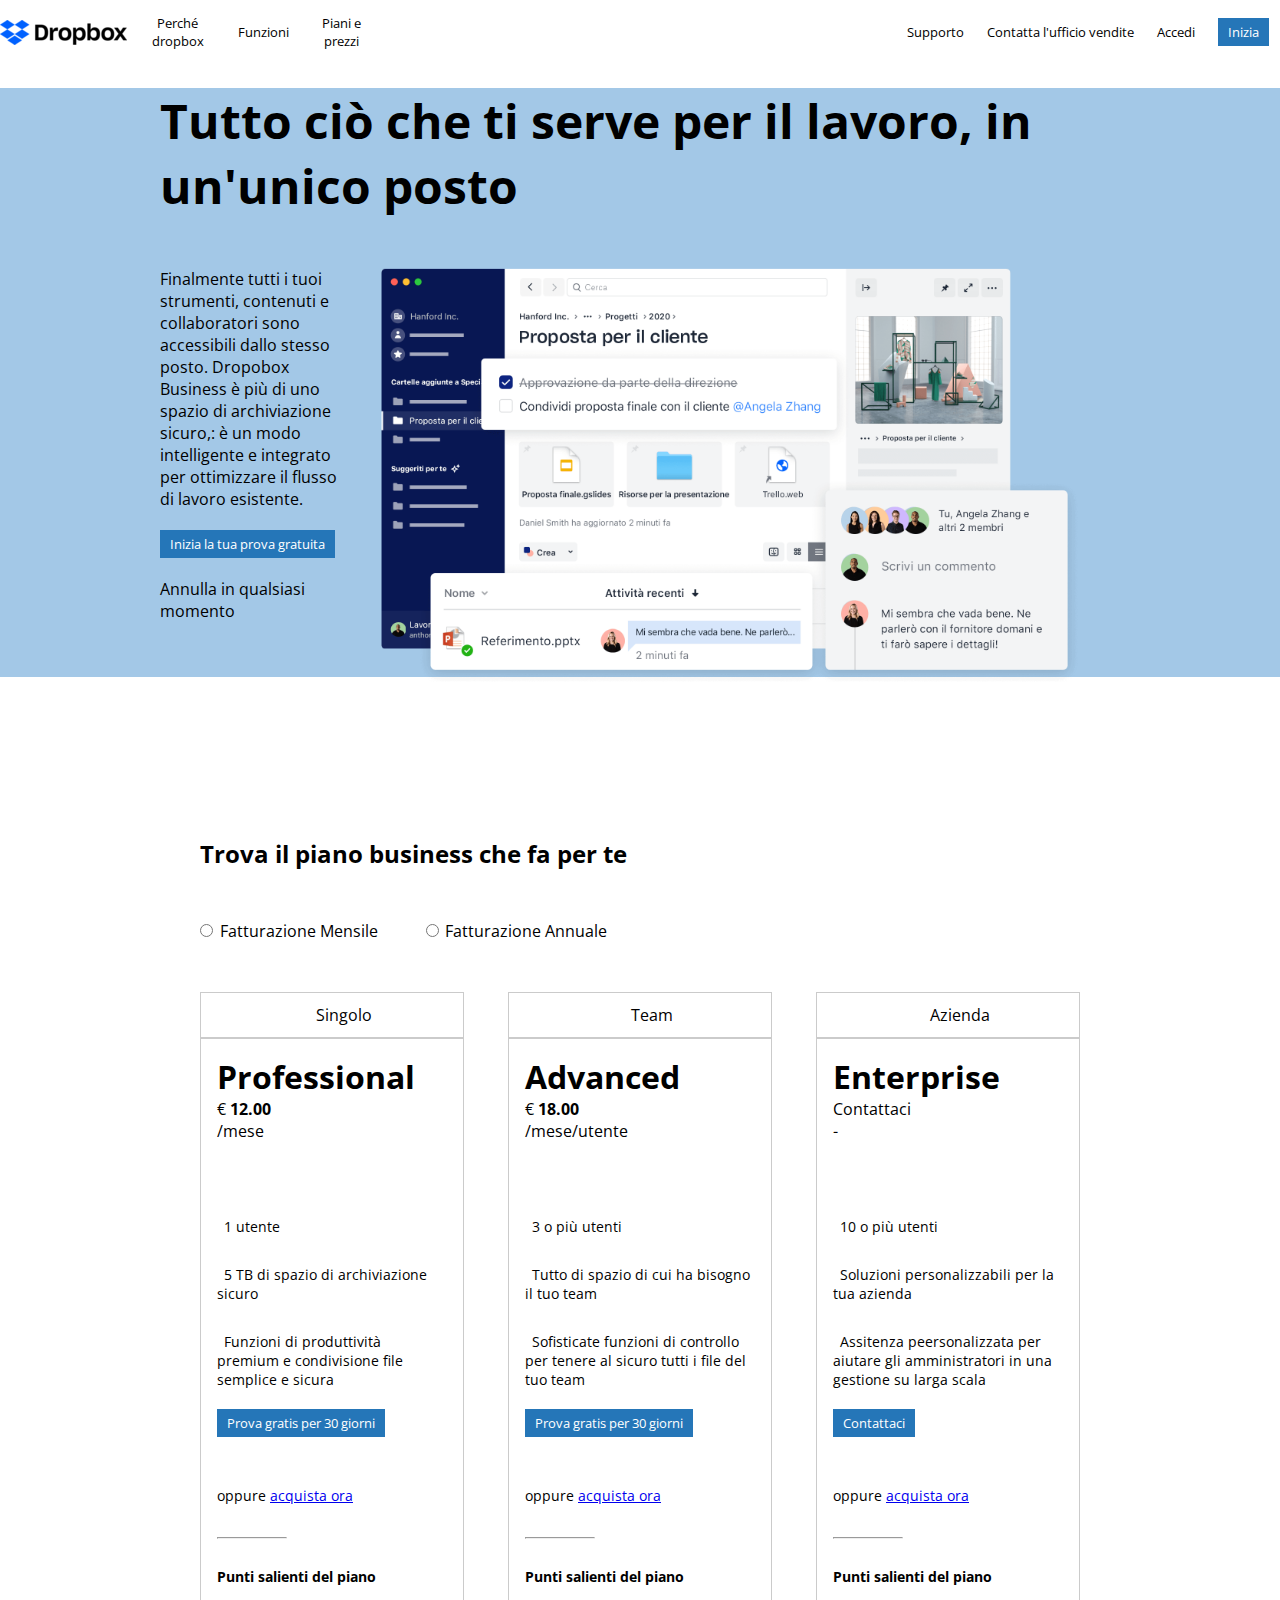
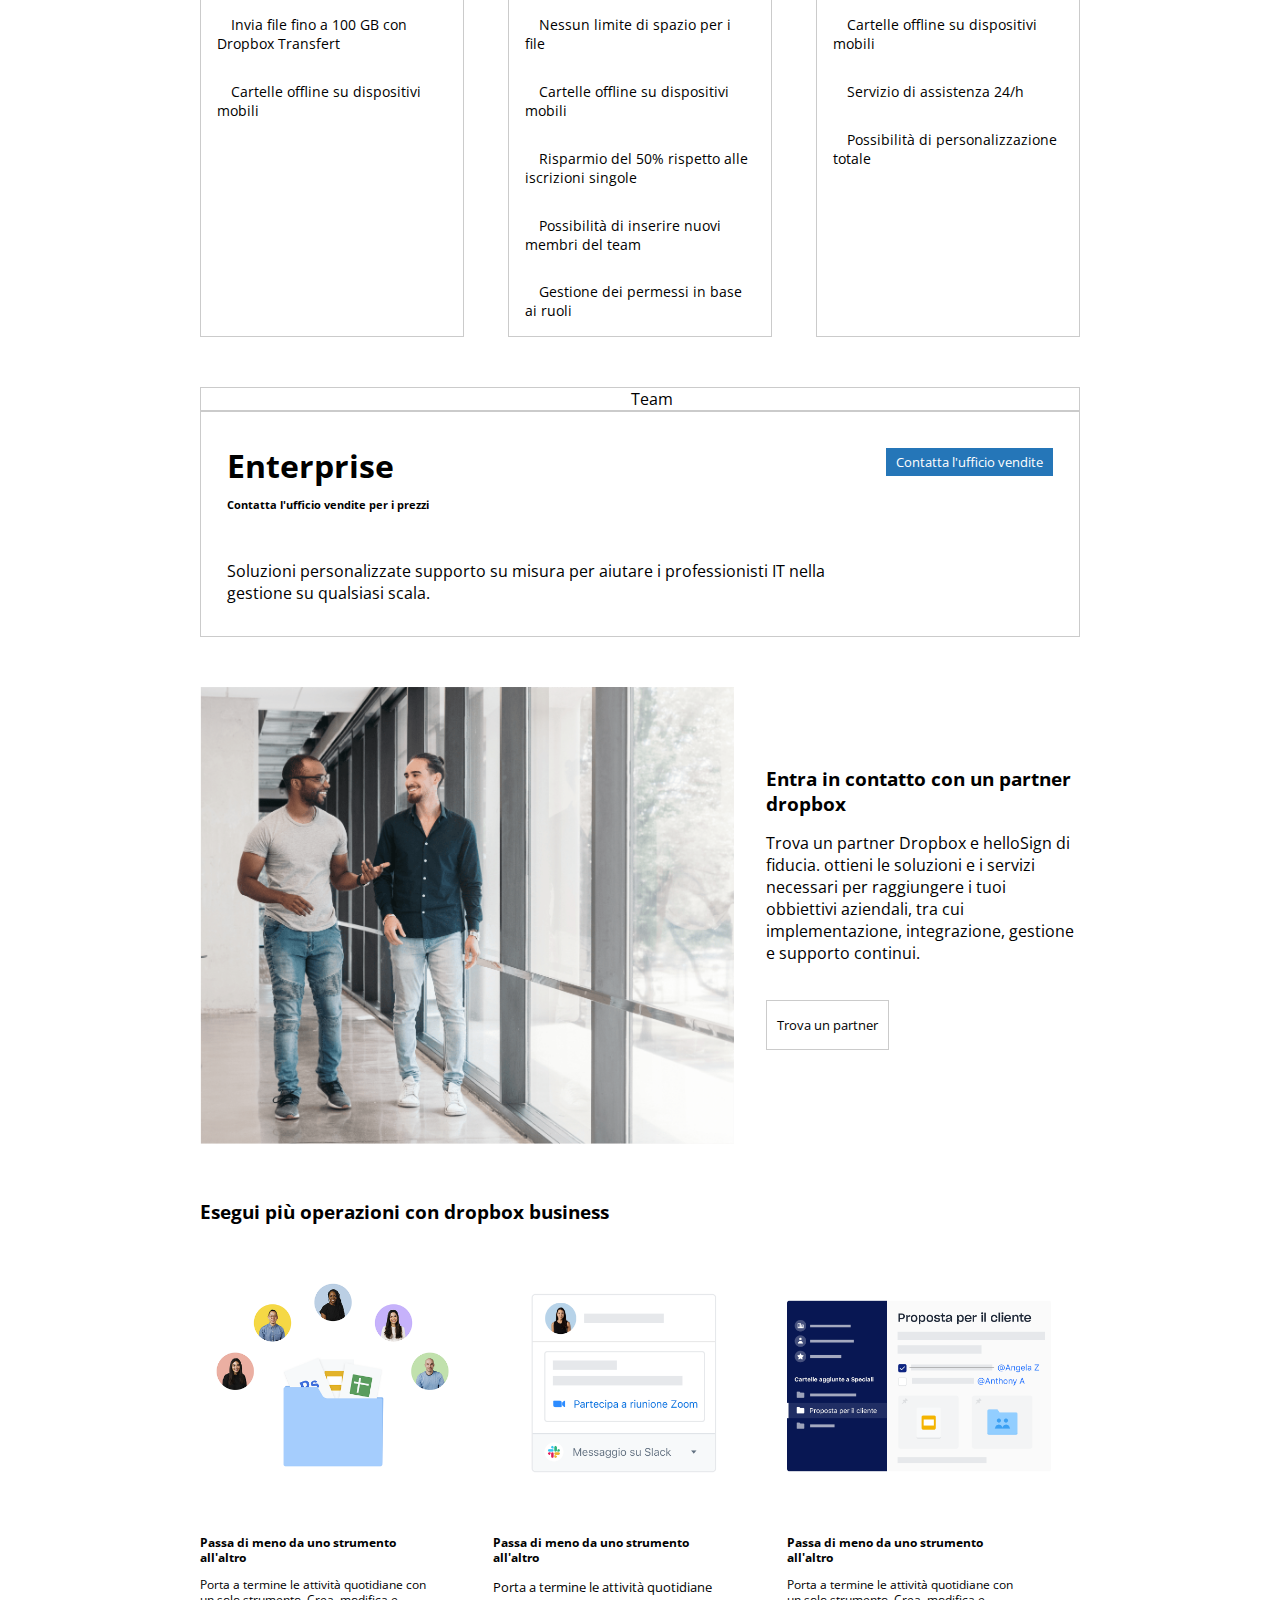
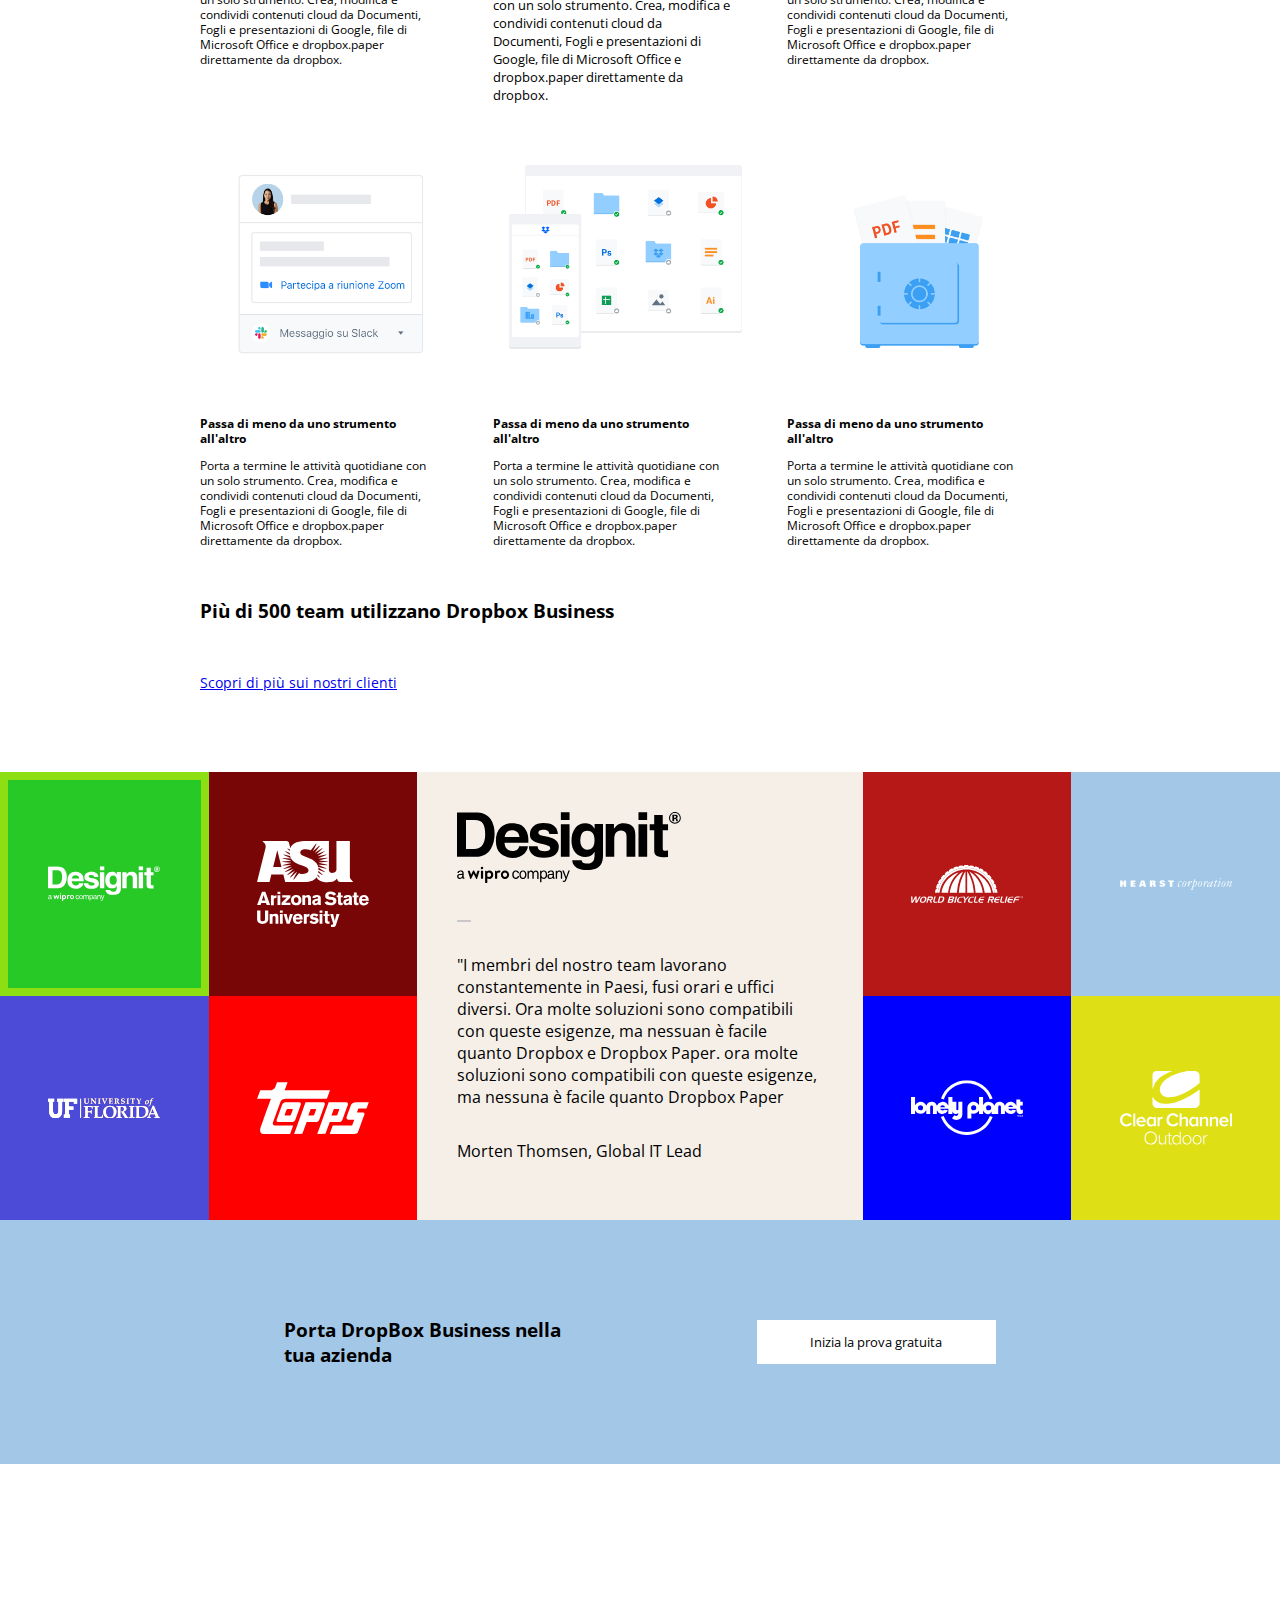
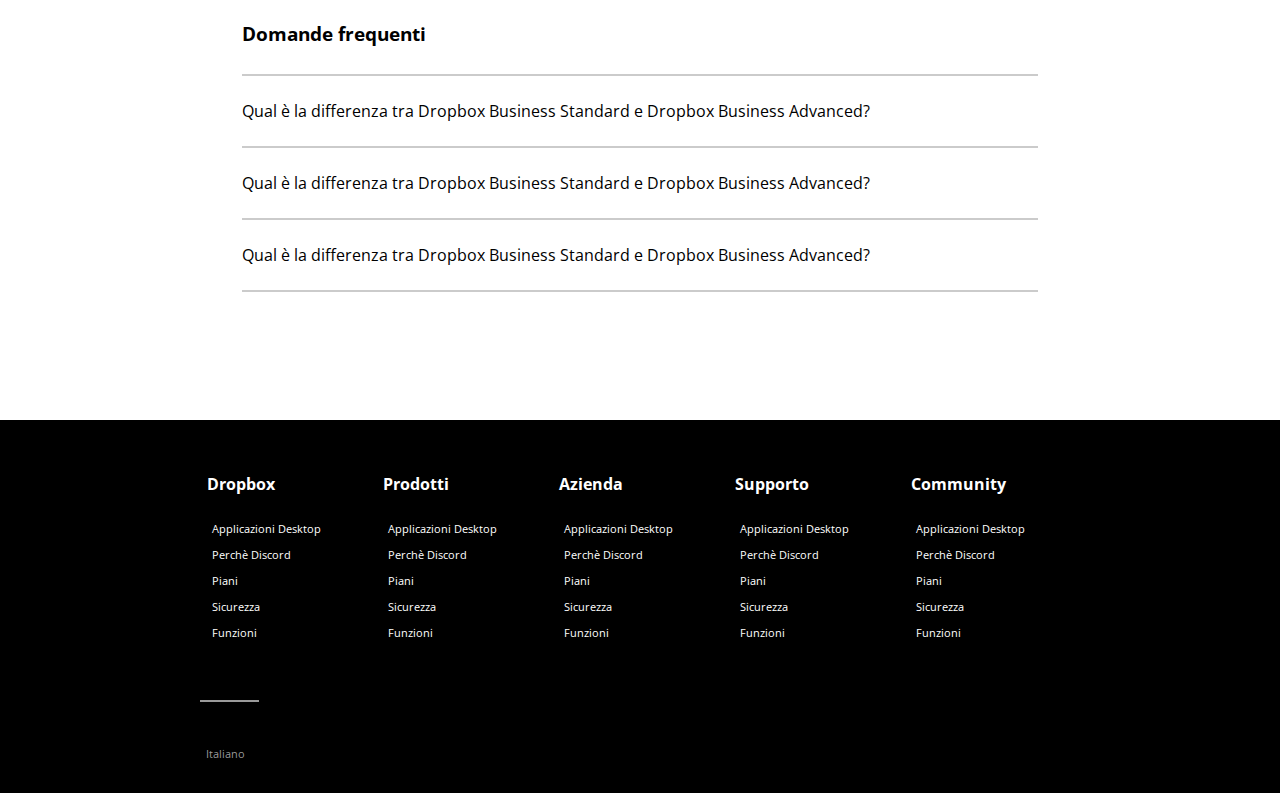
==== index.html @ b4ba5183 "Aggiunta commenti, cambio ordine css" ====
<!DOCTYPE html>
<html lang="en">
    <head>
        <meta charset="UTF-8">
        <meta http-equiv="X-UA-Compatible" content="IE=edge">
        <meta name="viewport" content="width=device-width, initial-scale=1.0">
        <link rel="stylesheet" href="./css/style.css">
        <link rel="preconnect" href="https://fonts.googleapis.com">
        <link rel="preconnect" href="https://fonts.gstatic.com" crossorigin>
        <link rel="stylesheet" href="https://cdnjs.cloudflare.com/ajax/libs/font-awesome/6.2.0/css/all.min.css" integrity="sha512-xh6O/CkQoPOWDdYTDqeRdPCVd1SpvCA9XXcUnZS2FmJNp1coAFzvtCN9BmamE+4aHK8yyUHUSCcJHgXloTyT2A==" crossorigin="anonymous" referrerpolicy="no-referrer" />
        <link href="https://fonts.googleapis.com/css2?family=Noto+Nastaliq+Urdu&family=Open+Sans&display=swap" rel="stylesheet">
        <title>Esercizio Dropbox</title>
    </head>
        <body>

            <!-- Header -->

            <header>
                <div class="header-container">
                    <div class="row-header">
                        <div class="col-30 flex flex-header">
                            <img src="./img/logo-small.png" alt="logo">
                            <button class="button-reset">Perché dropbox</button>
                            <button class="button-reset">Funzioni</button>
                            <button class="button-reset">Piani e prezzi</button>
                        </div>
                        <div class="col-30 flex flex-header">
                            <button class="button-reset">Supporto</button>
                            <button class="button-reset">Contatta l'ufficio vendite</button>
                            <button class="button-reset">Accedi</button>
                            <button class="button-reset button-blue">Inizia</button>
                        </div>
                    </div>
                </div>
            </header> 

            <!-- Main -->

            <main>
                
                <!-- Prima sezione -->
                <section class="section-jumbo">
                    <div class="first-jumbo-container">
                        <div class="row">
                                <div class="title-col ">
                                    <div class="big-title">Tutto ciò che ti serve per il lavoro, in un'unico posto</div>
                                </div>
                        <div class="first-jumbo-row flex margin-top-50">
                                <div class="p-col-12em ">
                                    <p class="">Finalmente tutti i tuoi strumenti, contenuti e collaboratori sono accessibili dallo stesso posto. Dropobox Business è più di uno spazio di archiviazione sicuro,: è un modo intelligente e integrato per ottimizzare il flusso di lavoro esistente.</p>
                                    <button class="button-reset button-blue margin-top-bottom-20">Inizia la tua prova gratuita</button>
                                    <p>Annulla in qualsiasi momento</p>
                                    <i class="margin-top-50 fa-solid fa-arrow-down"></i>
                                </div>
                                <div class="img-col">
                                    <img class="jumbo" src="./img/jumbo.png" alt="Jumbo">
                                </div>
                        </div>
                        </div>
                    </div>
                </section>


                <!-- Sezione offerte-->
                <section class="margin-top-50 section">
                    <div class="first-business-container">
                        <div class="row">
                            <div class="business-col">
                                <h2>Trova il piano business che fa per te</h2>
                            </div>
                        </div>
                            <div class="business-col flex">
                                <div class="margin-right-3em"><input class="margin-right-05em" type="radio" name="fatturazione">Fatturazione Mensile</div> 
                                <div><input class="margin-right-05em" type="radio" name="fatturazione">Fatturazione Annuale</div>
                            </div>
                        </div>
                    </section>
                    <section>
                            <!-- Sezione offerte piani tariffari-->
                        <div class="business-col promotion-row flex">
                            <div class="promotion-col flex">
                                <span><i class="padding-right-1em fa-solid fa-user-large"></i>Singolo</span>
                            </div>
                            <div class="promotion-col flex">
                                <span><i class="padding-right-1em fa-solid fa-users"></i>Team</span>
                            </div>                            
                            <div class="promotion-col flex">
                                <span><i class="padding-right-1em fa-solid fa-building"></i>Azienda</span>
                            </div>
                        </div>
                        
                        <div class="business-offer-row promotion-row flex">
                            <div class="offer-col">
                                <div class="margin-1em">
                                    <h3 class="title-promotion">Professional</h3>
                                    <span>&euro; <strong>12.00</strong></span>
                                    <div>/mese</div>
                                    <div class="margin-top-30 padding-top-1em">
                                        <div><i class="fa-solid fa-user-large"></i> 1 utente</div>
                                        <div><i class="fa-solid fa-folder"></i>5 TB di spazio di archiviazione sicuro</div>
                                        <div><i class="fa-solid fa-share-nodes"></i>Funzioni di produttività premium e condivisione file semplice e sicura</div>
                                        <button class="button-reset button-blue margin-top-bottom-20">Prova gratis per 30 giorni</button>
                                        <div >oppure <a href="#">acquista ora</a></div>
                                        <hr class="margin-right-10em margin-top-2em">
                                        <h4>Punti salienti del piano</h4>
                                        <div><i class="fa-solid fa-check blue-check"></i>Invia file fino a 100 GB con Dropbox Transfert</div>
                                        <div><i class="fa-solid fa-check blue-check"></i> Cartelle offline su dispositivi mobili</div>
                                    </div>
                                </div>
                            </div>

                            <div class="offer-col">
                                <div class="margin-1em">
                                    <h3 class="title-promotion">Advanced</h3>
                                    <span>&euro; <strong>18.00</strong></span>
                                    <div>/mese/utente</div>
                                    <div class="margin-top-30 padding-top-1em">
                                        <div><i class="fa-solid fa-users"></i>3 o più utenti</div>
                                        <div ><i class="fa-solid fa-folder"></i>Tutto di spazio di cui ha bisogno il tuo team</div>
                                        <div ><i class="fa-solid fa-share-nodes"></i>Sofisticate funzioni di controllo per tenere al sicuro tutti i file del tuo team</div>
                                        <button class="button-reset button-blue margin-top-bottom-20">Prova gratis per 30 giorni</button>
                                        <div>oppure <a href="#">acquista ora</a></div>
                                        <hr class="margin-right-10em margin-top-2em">
                                        <h4>Punti salienti del piano</h4>
                                        <div><i class="fa-solid fa-check blue-check"></i>Nessun limite di spazio per i file</div>
                                        <div><i class="fa-solid fa-check blue-check"></i>Cartelle offline su dispositivi mobili</div>
                                        <div><i class="fa-solid fa-check blue-check"></i>Risparmio del 50% rispetto alle iscrizioni singole</div>
                                        <div><i class="fa-solid fa-check blue-check"></i>Possibilità di inserire nuovi membri del team</div>
                                        <div><i class="fa-solid fa-check blue-check"></i>Gestione dei permessi in base ai ruoli</div>
                                    </div>
                                </div>
                            </div>

                            <div class="offer-col">
                                <div class="margin-1em">
                                    <h3 class="title-promotion">Enterprise</h3>
                                    <span>Contattaci</span>
                                    <div>-</div>
                                    <div class="margin-top-30 padding-top-1em">
                                        <div><i class="fa-solid fa-user-large"></i> 10 o più utenti</div>
                                        <div><i class="fa-solid fa-folder"></i>Soluzioni personalizzabili per la tua azienda</div>
                                        <div><i class="fa-solid fa-share-nodes"></i>Assitenza peersonalizzata per aiutare gli amministratori in una gestione su larga scala</div>
                                        <button class="button-reset button-blue margin-top-bottom-20">Contattaci</button>
                                        <div>oppure <a href="#">acquista ora</a></div>
                                        <hr class="margin-right-10em margin-top-2em">
                                        <h4>Punti salienti del piano</h4>
                                        <div><i class="fa-solid fa-check blue-check"></i>Cartelle offline su dispositivi mobili</div>
                                        <div><i class="fa-solid fa-check blue-check"></i>Servizio di assistenza 24/h</div>
                                        <div><i class="fa-solid fa-check blue-check"></i>Possibilità di personalizzazione totale</div>
                                    </div>
                                </div>
                            </div>
                        </div>
                </section>

                <!-- Team -->
                
                <section class="team-height">
                    <div class="flex flex-center margin-top-50">
                        <div class="private-row">
                            <div class="private-col flex ">
                                <div><i class="padding-right-1em fa-solid fa-building"></i>Team</div>
                            </div>
                            <div class="private-col flex justify-content">
                                <div class="enterprise-width">
                                    <h3 class="title-promotion">Enterprise</h3>
                                    <h6>Contatta l'ufficio vendite per i prezzi</h6>
                                    <p class="margin-top-2em">Soluzioni personalizzate supporto su misura per aiutare i professionisti IT nella gestione su qualsiasi scala.</p>
                                </div>
                                <div class="padding-top-1em">
                                    <button class="button-reset button-blue margin-top-bottom-20">Contatta l'ufficio vendite</button>
                                </div>
                            </div>
                        </div>
                    </div>
                </section>

                <!--  Sezione partner dropbox -->
                
                <section class="height">
                    <div class="flex flex-center margin-top-50">
                        <div class="partner-container">
                            <div class="partner-row flex">
                                <div class="partner-col-img">
                                    <img class="partner-img" src="./img/partner.png" alt="">
                                </div>
                                <div class="img-text-col flex">
                                    <h3>Entra in contatto con un partner dropbox</h3>
                                    <p>Trova un partner Dropbox e helloSign di fiducia. ottieni le soluzioni e i servizi necessari per raggiungere i tuoi obbiettivi aziendali, tra cui implementazione, integrazione, gestione e supporto continui.</p>
                                    <div><button class="button-reset button-white margin-top-bottom-20">Trova un partner</button></div>
                                </div>
                            </div>
                        </div>
                    </div>
                </section>

          <!--  Sezione operazioni dropbox business  -->

                <section>
                    <div class="operation-container flex margin-top-50 ">
                        <div class="operation-row ">
                            <h3 class="-big">Esegui più operazioni con dropbox business</h3>
                            
                            <div class="flex flex-row padding-top-1em">
                                <div class="col-33 padding-right">
                                    <img class="partner-img" src="./img/business-feature-switching-tools.png" alt="">
                                    <div class="description-img">
                                        <h4>Passa di meno da uno strumento all'altro</h4>
                                        <p class="font-size-09">Porta a termine le attività quotidiane con un solo strumento. Crea, modifica e condividi contenuti cloud da Documenti, Fogli e presentazioni di Google, file di Microsoft Office e dropbox.paper direttamente da dropbox.</p>
                                    </div>
                                </div>
                                
                                <div class="col-33 padding-right">
                                    <img class="partner-img" src="./img/business-feature-integrations-it.png" alt="">
                                    <div class="description-img">
                                        <h4>Passa di meno da uno strumento all'altro</h4>
                                        <p class="">Porta a termine le attività quotidiane con un solo strumento. Crea, modifica e condividi contenuti cloud da Documenti, Fogli e presentazioni di Google, file di Microsoft Office e dropbox.paper direttamente da dropbox.</p>
                                    </div>
                                </div>
                                
                                <div class="col-33 padding-right">
                                    <img class="partner-img" src="./img/business-feature-coordinate-it.png" alt="">
                                    <div class="description-img">
                                        <h4>Passa di meno da uno strumento all'altro</h4>
                                        <p class="font-size-09">Porta a termine le attività quotidiane con un solo strumento. Crea, modifica e condividi contenuti cloud da Documenti, Fogli e presentazioni di Google, file di Microsoft Office e dropbox.paper direttamente da dropbox.</p>
                                    </div>
                                </div>
                            </div>

                            <div class="flex flex-row padding-top-1em">
                                <div class="col-33 padding-right">
                                    <img class="partner-img" src="./img/business-feature-integrations-it.png" alt="">
                                    <div class="description-img">
                                            <h4>Passa di meno da uno strumento all'altro</h4>
                                            <p class="font-size-09">Porta a termine le attività quotidiane con un solo strumento. Crea, modifica e condividi contenuti cloud da Documenti, Fogli e presentazioni di Google, file di Microsoft Office e dropbox.paper direttamente da dropbox.</p>
                                    </div>
                                </div>                     
                                <div class="col-33 padding-right">
                                    <img class="partner-img" src="./img/business-feature-multi-device.png" alt="">
                                    <div class="description-img">
                                        <h4>Passa di meno da uno strumento all'altro</h4>
                                        <p class="font-size-09">Porta a termine le attività quotidiane con un solo strumento. Crea, modifica e condividi contenuti cloud da Documenti, Fogli e presentazioni di Google, file di Microsoft Office e dropbox.paper direttamente da dropbox.</p>
                                    </div>
                                </div>                             
                                <div class="col-33 padding-right">
                                    <img class="partner-img" src="./img/business-feature-security.png" alt="">
                                    <div class="description-img">
                                        <h4>Passa di meno da uno strumento all'altro</h4>
                                        <p class="font-size-09">Porta a termine le attività quotidiane con un solo strumento. Crea, modifica e condividi contenuti cloud da Documenti, Fogli e presentazioni di Google, file di Microsoft Office e dropbox.paper direttamente da dropbox.</p>
                                    </div>
                                </div>
                            </div>

                            <div class="margin-top-50">
                                <h3>Più di 500 team utilizzano Dropbox Business</h3>
                                <div class="margin-top-50 font-size-09">
                                    <a href="#">Scopri di più sui nostri clienti</a>
                                </div>
                            </div>   
                        </div>
                    </div>
                </section>

                <!--Sezione Loghi -->

                <section>
                    <div class="logos-container">
                        <div class="logos-row flex">
                            <div class="logos-col">
                                <div class="logo-row flex">
                                    <div class="logos-col green-background-border">
                                        <img class="logo-filter-position" src="./img/designit.svg" alt="logo-design">
                                    </div>
                                    <div class="logos-col darkerred-background">
                                        <img class="logo-filter-position" src="./img/arizona_state_university.svg" alt="logo-arizona-state-university">
                                    </div>
                                </div>
                                <div class="logo-row flex lightblue-background">
                                    <div class="logos-col">
                                        <img class="logo-filter-position" src="./img/university_of_florida.svg" alt="logo-florida-university">
                                    </div>
                                    <div class="logos-col red-background">
                                        <img class="logo-filter-position" src="./img/topps.svg" alt="topps-logo">
                                    </div>
                                </div>
                            </div>

                            <div class="logo-central-col central-background-color">
                                <img class="logo-central " src="./img/designit.svg" alt="design-logo">
                                <div class="border-bottom padding-top-2em"></div>
                                <p class="padding-top-2em">"I membri del nostro team lavorano constantemente in Paesi, fusi orari e uffici diversi. Ora molte soluzioni sono compatibili con queste esigenze, ma nessuan è facile quanto Dropbox e Dropbox Paper. ora molte soluzioni sono compatibili con queste esigenze, ma nessuna è facile quanto Dropbox Paper</p>
                                <div class="padding-top-2em">Morten Thomsen, Global IT Lead</div>
                            </div>

                            <div class="logos-col">
                                <div class="logo-row flex">
                                    <div class="logos-col darkred-background">
                                         <img class="logo-filter-position" src="./img/world_bicycle_relief.svg" alt="world_bicycle_relief-logo">
                                    </div>
                                    <div class="logos-col azul-background">
                                         <img class="logo-filter-position" src="./img/hearst_corp.svg" alt="hearst_corp-logo">
                                    </div>
                                </div>
                                <div class="logo-row flex">
                                    <div class="logos-col blue-background">
                                         <img class="logo-filter-position" src="./img/lonely_planet.svg" alt="lonely_planet-logo">
                                    </div>
                                    <div class="logos-col yellow-background">
                                         <img class="logo-filter-position" src="./img/clear_channel.svg" alt="clear_channel-logo">
                                    </div>
                                </div>
                            </div>
                        </div>
                    </div>

                </section>

                <!--  dropbox business section  -->

                <section>
                    <div class="dropboxbusiness-container flex">
                        <div class="dropboxbusiness-row">
                            <div class="dropboxbusiness-col flex">
                                <div class="dropboxbusiness-col-title"><h3>Porta DropBox Business nella tua azienda</h3></div>
                                <div><button class="button-reset second-button-white margin-top-bottom-20">Inizia la prova gratuita</button></div>
                            </div>
                        </div>
                    </div>
                </section>

                <!-- Domande frequenti -->

                <section>
                    <div class="question-container flex flex-center">
                        <div class="question-row flex ">
                            <div class="question-col">
                                <div><h3 class="padding-vertical-15em">Domande frequenti</h3></div>
                                <div class="border-top-color-gray "></div>
                                <div class="border-top padding-vertical-15em">Qual è la differenza tra Dropbox Business Standard e Dropbox Business Advanced?<i class="fa-solid fa-angle-down padding-left-10"></i></div>
                                <div class="border-top-color-gray"></div>
                                <div class="border-top padding-vertical-15em">Qual è la differenza tra Dropbox Business Standard e Dropbox Business Advanced?<i class="fa-solid fa-angle-down padding-left-10"></i></div>
                                <div class="border-top-color-gray "></div>
                                <div class="border-top padding-vertical-15em">Qual è la differenza tra Dropbox Business Standard e Dropbox Business Advanced?<i class="fa-solid fa-angle-down padding-left-10"></i></div>
                                <div class="border-bottom-color-gray"></div>
                            </div>
                        </div>
                    </div>

                </section>
            </main>











            <!-- Footer -->

            <footer class="border"> 
                <section class="row-footer">
                    <div class="footer-container">

                        
                            <div class="footer-col">
                                <ul class="unordered-list-footer">
                                    <li class="h3-footer">Dropbox</li>
                                    <li class="font-size-07"><a class="link-reset" href="#">Applicazioni Desktop</a></li>
                                    <li class="font-size-07"><a class="link-reset" href="#">Perchè Discord</a></li>
                                    <li class="font-size-07"><a class="link-reset"  href="#">Piani</a></li>
                                    <li class="font-size-07"><a class="link-reset"  href="#">Sicurezza</a></li>
                                    <li class="font-size-07"><a class="link-reset"  href="#">Funzioni</a></li>
                                </ul>
                            </div>
                            <div class="footer-col">
                                <ul class="unordered-list-footer">
                                    <li class="h3-footer">Prodotti</li>
                                    <li class="font-size-07"><a class="link-reset" href="#">Applicazioni Desktop</a></li>
                                    <li class="font-size-07"><a class="link-reset" href="#">Perchè Discord</a></li>
                                    <li class="font-size-07"><a class="link-reset"  href="#">Piani</a></li>
                                    <li class="font-size-07"><a class="link-reset"  href="#">Sicurezza</a></li>
                                    <li class="font-size-07"><a class="link-reset"  href="#">Funzioni</a></li>
                                </ul>
                            </div>
                            <div class="footer-col">
                                <ul class="unordered-list-footer">
                                    <li class="h3-footer">Azienda</li>
                                    <li class="font-size-07"><a class="link-reset" href="#">Applicazioni Desktop</a></li>
                                    <li class="font-size-07"><a class="link-reset" href="#">Perchè Discord</a></li>
                                    <li class="font-size-07"><a class="link-reset"  href="#">Piani</a></li>
                                    <li class="font-size-07"><a class="link-reset"  href="#">Sicurezza</a></li>
                                    <li class="font-size-07"><a class="link-reset"  href="#">Funzioni</a></li>
                                </ul>
                            </div>
                            <div class="footer-col">
                                <ul class="unordered-list-footer">
                                    <li class="h3-footer">Supporto</li>
                                    <li class="font-size-07"><a class="link-reset" href="#">Applicazioni Desktop</a></li>
                                    <li class="font-size-07"><a class="link-reset" href="#">Perchè Discord</a></li>
                                    <li class="font-size-07"><a class="link-reset"  href="#">Piani</a></li>
                                    <li class="font-size-07"><a class="link-reset"  href="#">Sicurezza</a></li>
                                    <li class="font-size-07"><a class="link-reset"  href="#">Funzioni</a></li>
                                </ul>
                            </div>
                            <div class="footer-col">
                                <ul class="unordered-list-footer">
                                    <li class="h3-footer">Community</li>
                                    <li class="font-size-07"><a class="link-reset" href="#">Applicazioni Desktop</a></li>
                                    <li class="font-size-07"><a class="link-reset" href="#">Perchè Discord</a></li>
                                    <li class="font-size-07"><a class="link-reset"  href="#">Piani</a></li>
                                    <li class="font-size-07"><a class="link-reset"  href="#">Sicurezza</a></li>
                                    <li class="font-size-07"><a class="link-reset"  href="#">Funzioni</a></li>
                                </ul>
                            </div>
                    </div>
                </section>

                <section>
                    <div class="footer-container">
                        <div class="bottom-container border-top">
                            <div class="footer-logo-col">
                                <div class="border-top-color-gray font-size-07 padding-top-4em"><i class="fa-solid fa-earth-europe"></i>Italiano<i class="fa-solid fa-angle-up padding-left"></i>
                                </div>
                            </div>
                        </div>
                    </div>
                </section>
            </footer>
        </body>
</html>
---- css/style.css ----
*{
    padding: 0;
    margin: 0;
    box-sizing: border-box;
    font-family: 'Noto Nastaliq Urdu', serif;
    font-family: 'Open Sans', sans-serif;
}

/* Colore testo */
.color-white{
    color: white;
}

/* flex */

.flex{
    display: flex;
}
/* toglie la personalizzazione di default */
.button-reset{
    text-decoration: none;
    border: none;
    background-color: transparent;
    margin: 5px 10px;
}

.link-reset{
    text-decoration: none;
    color: white;
    padding: 5px;
}
/* Bottoni */
.button-blue{
    background-color: rgb(37, 118, 184);
    color: white;
    padding: 5px 10px 5px 10px;
}

.button-white{
    background-color: white;
    padding: 15px 10px 15px 10px;
    color: black;
    border: 1px solid rgba(191, 191, 191, 0.807);
}

/* Margin e Padding */

.margin-top-2em{
    margin-top: 2em;
}

.margin-right-10em{
    margin-right: 10em;
}

.margin-top-bottom-20{
    margin: 20px 0px 20px 0px;
}

.margin-top-30{
    margin-top: 30px;
}

.margin-top-50{
    margin-top: 50px;
}

.margin-1em{
    margin: 1em;
}

.margin-right-3em{
    margin-right: 3em;
}
.margin-right-05em, .fa-solid{
    margin-right: 0.5em;
}



.padding-right-1em{
    padding-right: 1em;
}

.padding-right{
    padding-right: 2em;
}

.padding-left{
    padding-left: 0.8em;
}

.padding-left-10{
    padding-left: 10em;
}

.padding-top-4em{
    padding-top: 4em;
}

.padding-top-2em{
    padding-top: 2em;
}

.padding-top-1em{
    padding-top: 1em;
}

.padding-vertical-15em{
    padding: 1.5em 0em;
}
/* Icone */

.fa-arrow-down{
    font-size: 2.5em;
}

/* Font */

.text-center{
    text-align: center;
}

.font-size-07{
    font-size: 0.7em;
}

.font-size-09{
    font-size: 0.9em;
}

/* Header */

.row-header{
    height: 4em;
    width: 100%;
}

.row-header{
    display: flex;
    justify-content: space-between;
    align-items: center;
}

.col-30{
    width: 30%;
}

.flex-header{
    align-items: center;
    justify-content: space-around;
}

/* Main */

/* Jumbo */

.section-jumbo{
   
    width: 100%;
    background-color: rgb(163, 200, 231);
    margin-bottom: 10em;
}

.title-col{
    width: 60em;
    margin: 0 auto;
}

.big-title{
    margin-top: 0.5em;
    font-weight: bolder;
    font-size: 3em;
}

.first-jumbo-row{
    justify-content: center;
}

.p-col-12em{
    width: 12em;
}

.img-col{
    width: 48em;
    position: relative;
}

.jumbo{
    position: absolute;
    left: 0;
    top:0;
    width: 46em;
}

/* Sezione business e offerte*/

.business-col{
    width: 55em;
    margin: 50px auto 0px auto;
}

.promotion-row{
    justify-content: space-between;
}

.promotion-col{
    border: 1px solid rgba(191, 191, 191, 0.807);
    padding: 0.7em;
    width: 30%;
    justify-content: center;
    align-items: center;
}

.business-offer-row{
    width: 55em;
    margin: 0px auto;
}


.offer-col{
    width: 30%;
    border: 1px solid rgba(191, 191, 191, 0.807);
    justify-content:space-around;
}

.title-promotion{
    font-size: 2em;
    font-weight: bolder;
}
.blue-check{
    color: rgb(64, 64, 239);
}

.blue-check{
    padding-right:0.5em;
}


.padding-top-1em div,h4{
    padding-top: 2em;
    font-size: 0.9em;
}

/* Sezione team */

.private-col{
    border: 1px solid rgba(191, 191, 191, 0.807);
    width: 55em;
    flex-wrap: wrap;
    justify-content: center;
}
.flex-center{
    justify-content: center;
    align-items: center;
}
.justify-content{
    justify-content: space-around;
}

.enterprise-width{
    width: 38em;
    padding-bottom: 2em;
}
.enterprise-width *{
    padding-top: 1em;
}

/* Sezione partner */


.partner-row{
    width: 55em;
}

.img-text-col{
    width: 45em; 
    flex-direction: column;
    flex-wrap: wrap;
    justify-content: center;
    gap: 1em 0em;
    padding-left: 2em;
}

.partner-img{
   width: 100%;
}

/* Sezione operazioni dropbox business */

.operation-container{
    justify-content: center;
}

.operation-row{
    width: 55em;
    margin-bottom: 5em;
}

.col-33{
    width: calc(100% / 3);
}

.partner-img{
    width: 100%;
 }

 .description-img{
    text-align:left;
    width:90%;
 }
 
 .description-img p{
    padding-top: 1em;
 }
 
 .font-size-big{
    font-size: 1.5em;
 }

 
 /* Sezione Loghi */

 .logos-row{
    width: 100%;
    height: 25em;
    padding-bottom: 10em;
 }

 .logos-col{
    height: 14em;
    position: relative;
 }

 .logo-central-col{
    height: 28em;
 }

 .logo-central{
    width: 14em;
 }

 .logos-col{
    width: calc(100% / 2);
 }

.logos-col img{
    width: 7em;
}

.logo-central-col{
    width: calc(100% / 2);
    padding: 2.5em;
}

.logo-filter-position{
    position: absolute;
    top: 50%;
    left: 50%;
    transform: translate(-50%, -50%);
    filter: invert(1);
}

.green-background-border{
    background-color: rgb(39, 201, 39);
    border: 0.5em solid rgb(141, 222, 19);
}

.darkerred-background{
    background-color: rgb(120, 6, 6);
}

.lightblue-background{
    background-color: rgb(75, 75, 216);
}

.red-background{
    background-color: red;
}

.central-background-color{
    background-color: rgba(243, 236, 228, 0.857);
}

.darkred-background{
    background-color: rgb(182, 23, 23);
}

.azul-background{
   background-color: rgb(163, 200, 231);
}

.blue-background{
    background-color: blue;
}

.yellow-background{
    background-color: rgb(223, 223, 21);
}

/* dropbox business section */

.dropboxbusiness-container{
    margin-top: 3em;
    padding: 5em 0em;
    width: 100%;
    background-color: rgb(163, 200, 231);
    justify-content: center;

}

.dropboxbusiness-row{
    width: 70%;
}

.dropboxbusiness-col{
    justify-content: space-around;
    align-items: center;
    
}

.second-button-white{
    background-color: white;
    padding: 1em 4em 1em 4em;
    color: black;
}

.dropboxbusiness-col-title{
    max-width: 18em;
}

/* Sezione domande frequenti */

.question-row{
    margin: 8em;
}

 /* Footer */

 .footer-container{
    display: flex;
    width: 100%;
    background-color: rgb(0, 0, 0);
    justify-content: center;
    align-items: flex-start;
    padding-top: 3em;
}


.h3-footer{
    padding-top: 5px;
    margin-bottom: 10px;
    font-weight: bold;
    color: rgba(255, 255, 255);
}

.footer-col{
    width: calc(55em / 5);
}

li{
    padding-bottom: 1em;
}

.unordered-list-footer{
    list-style-type: none;
    padding-left: 7px;
    color: white;
    height: 100%;
}

.bottom-container{
    display: flex;
    width: 55em;
    margin-bottom: 2em;
}

.border-top-color-gray{
    border-top: 2px solid;
    color:  rgba(191, 191, 191, 0.807);
}

.border-bottom-color-gray{
    border-bottom: 2px solid;
    color:  rgba(191, 191, 191, 0.807);
}

.border-bottom{
    margin-right: 22em;
    border-bottom: 2px solid;
    color:  rgba(191, 191, 191, 0.807);
}
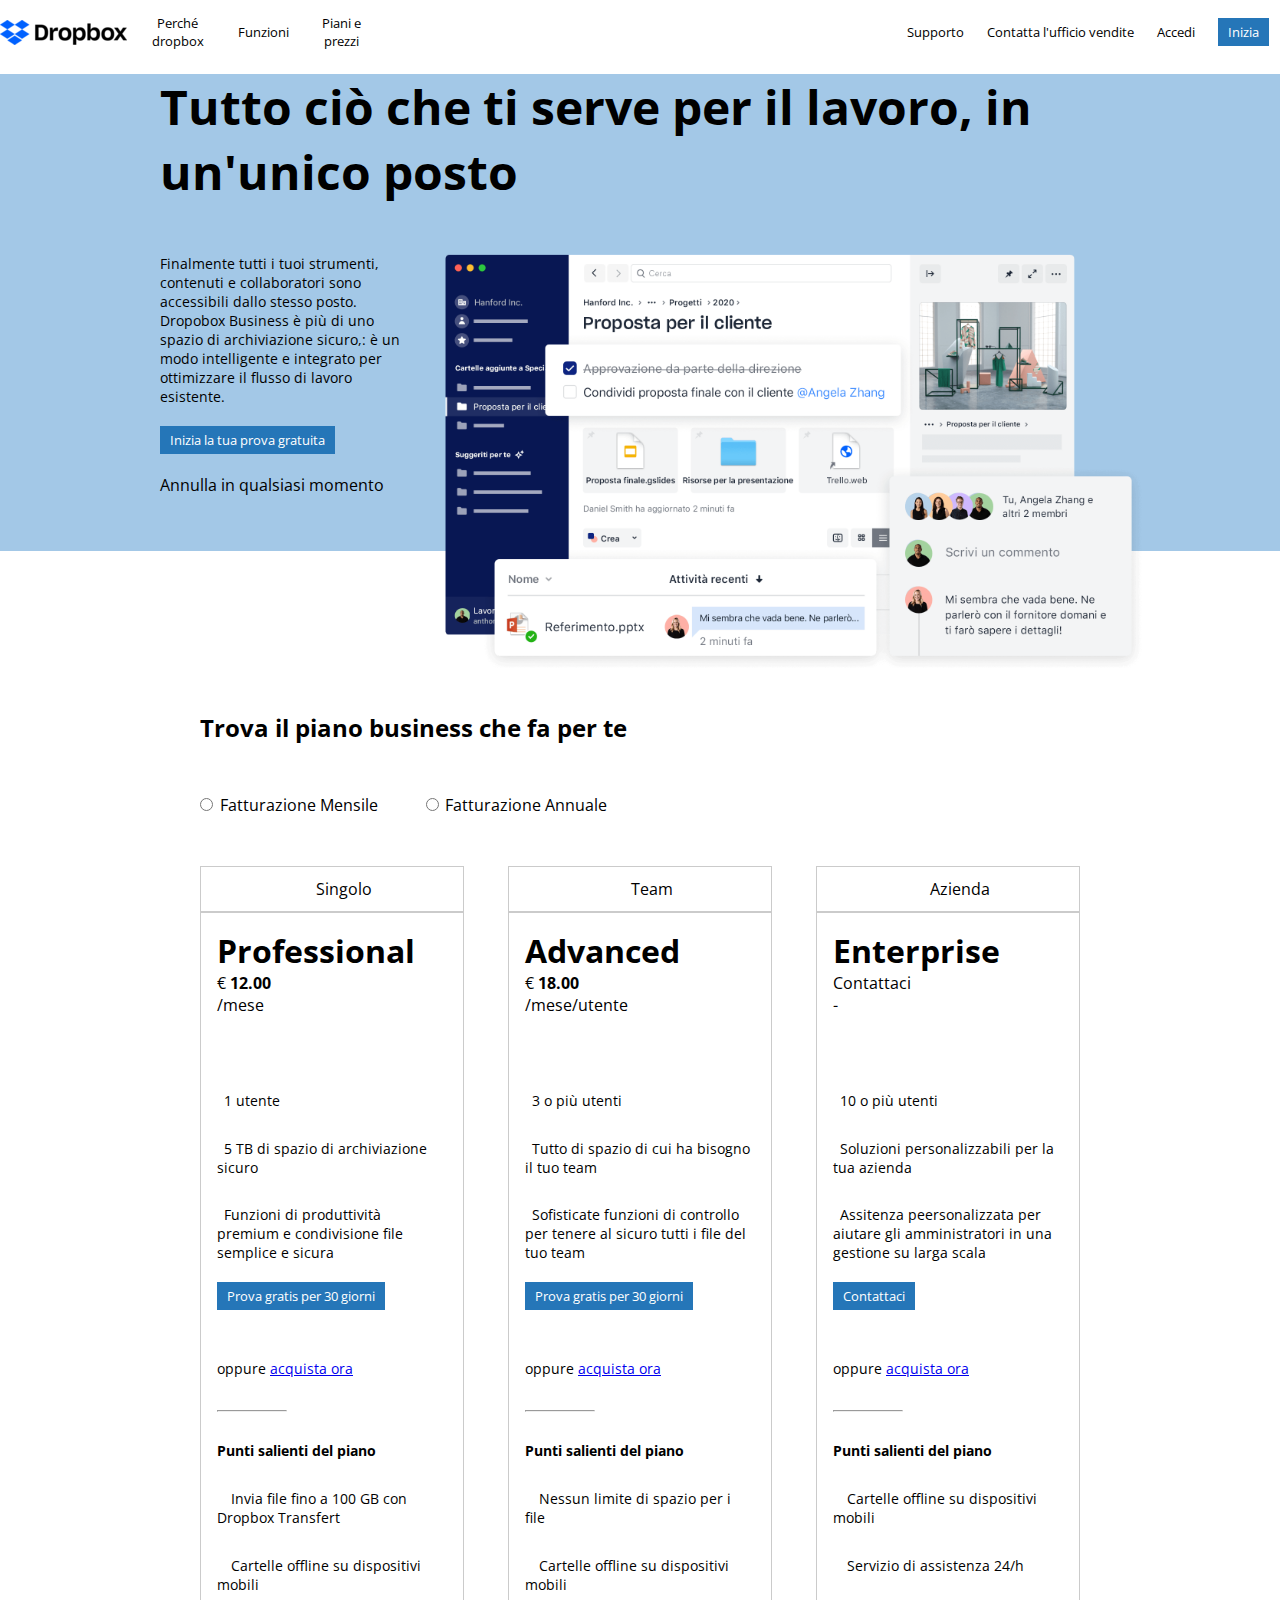
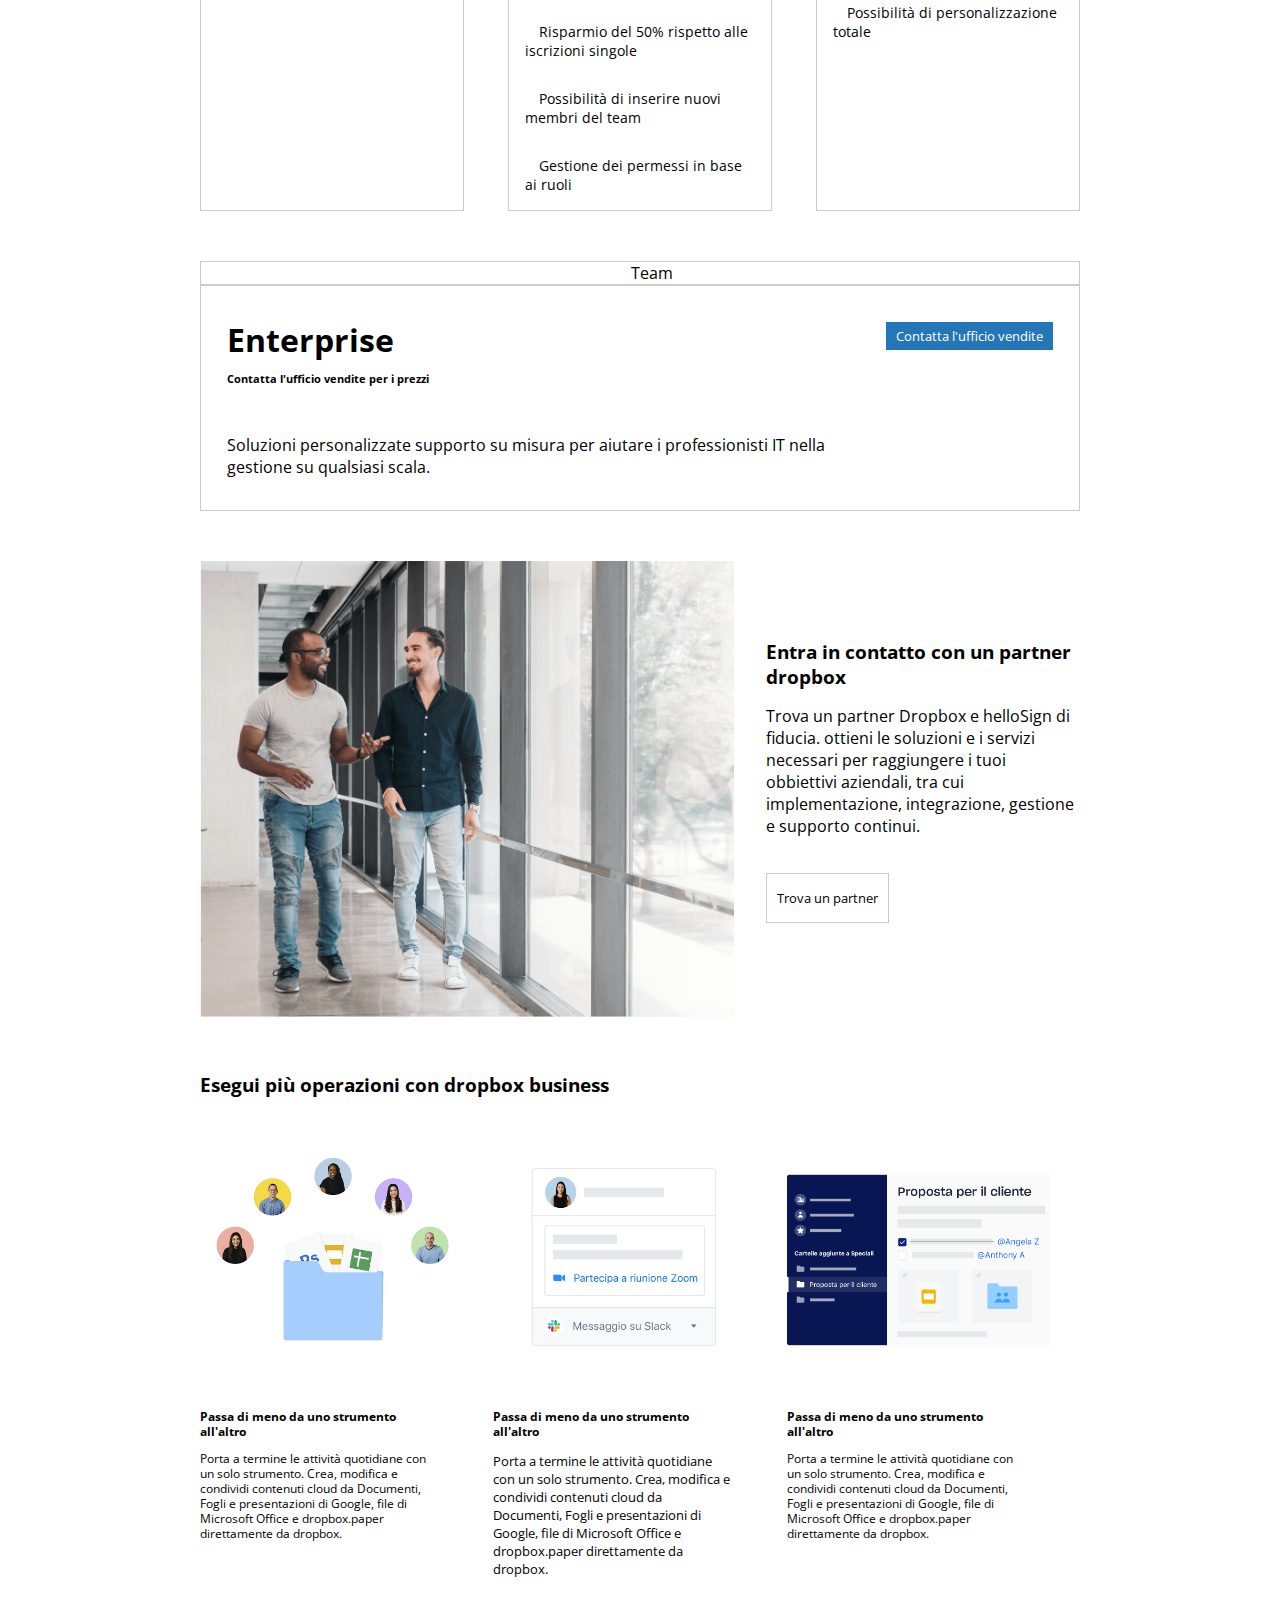
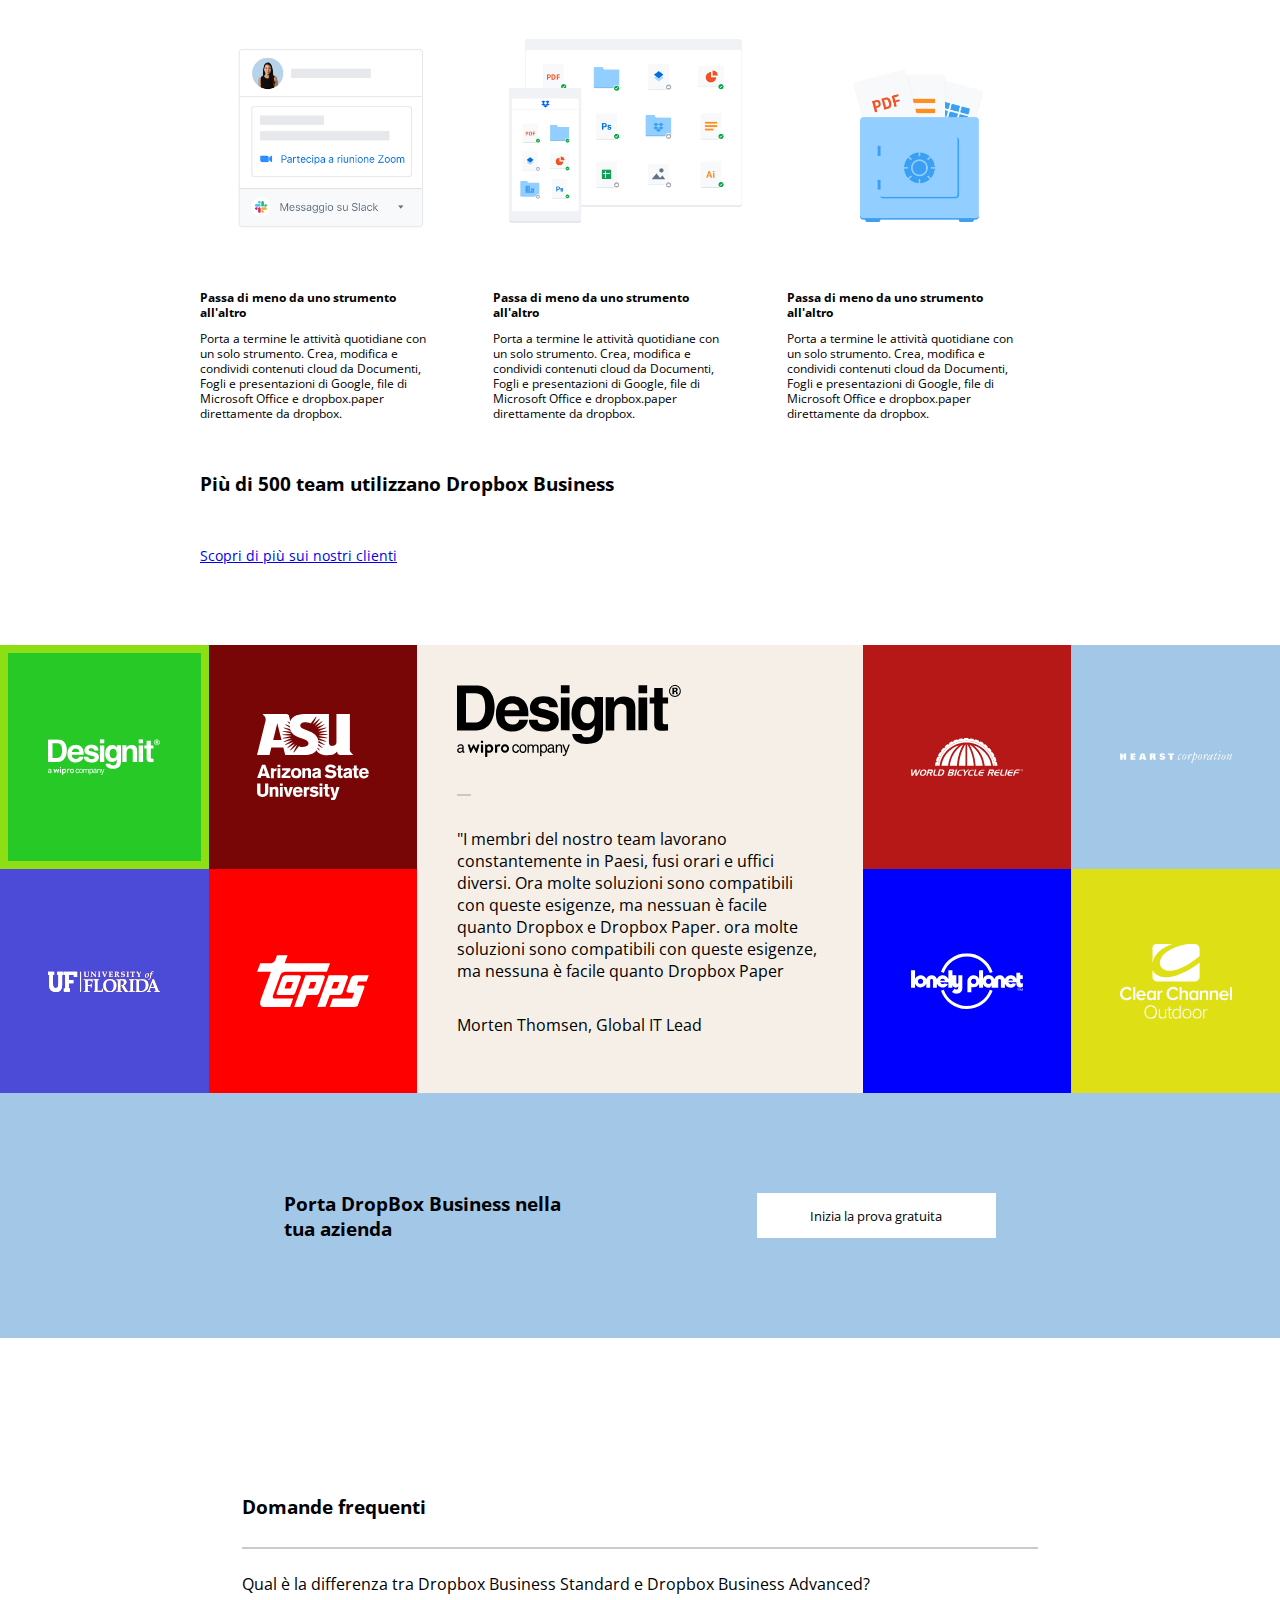
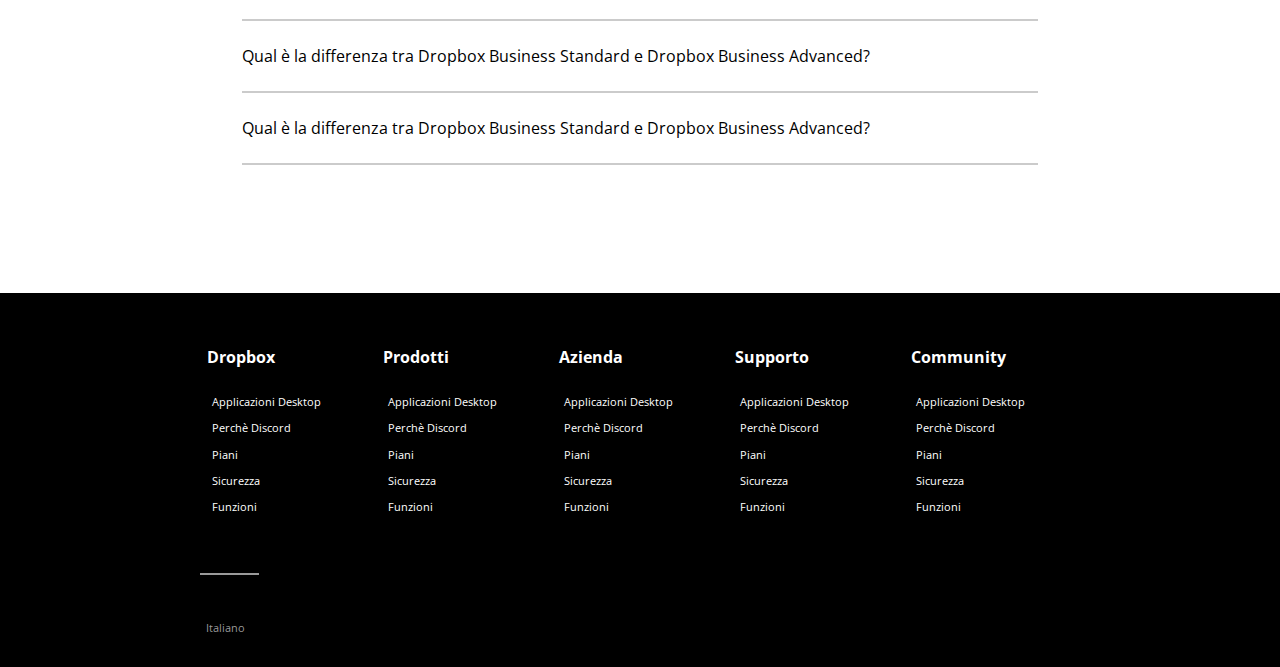
==== commit b51d5442: "Jumbo corretto." ====
--- a/index.html
+++ b/index.html
@@ -47,7 +47,7 @@
                                 </div>
                         <div class="first-jumbo-row flex margin-top-50">
                                 <div class="p-col-12em ">
-                                    <p class="">Finalmente tutti i tuoi strumenti, contenuti e collaboratori sono accessibili dallo stesso posto. Dropobox Business è più di uno spazio di archiviazione sicuro,: è un modo intelligente e integrato per ottimizzare il flusso di lavoro esistente.</p>
+                                    <p class="font-size-09">Finalmente tutti i tuoi strumenti, contenuti e collaboratori sono accessibili dallo stesso posto. Dropobox Business è più di uno spazio di archiviazione sicuro,: è un modo intelligente e integrato per ottimizzare il flusso di lavoro esistente.</p>
                                     <button class="button-reset button-blue margin-top-bottom-20">Inizia la tua prova gratuita</button>
                                     <p>Annulla in qualsiasi momento</p>
                                     <i class="margin-top-50 fa-solid fa-arrow-down"></i>
--- a/css/style.css
+++ b/css/style.css
@@ -168,7 +168,7 @@
 }
 
 .big-title{
-    margin-top: 0.5em;
+    margin-top: 0.2em;
     font-weight: bolder;
     font-size: 3em;
 }
@@ -178,11 +178,11 @@
 }
 
 .p-col-12em{
-    width: 12em;
+    width: 16em;
 }
 
 .img-col{
-    width: 48em;
+    width: 44em;
     position: relative;
 }
 
@@ -429,12 +429,21 @@
     max-width: 18em;
 }
 
-/* Sezione domande frequenti */
+/* Sezione domande */
 
 .question-row{
     margin: 8em;
 }
 
+
+/* Bonus */
+
+
+
+
+
+
+/* Fine bonus */
  /* Footer */
 
  .footer-container{
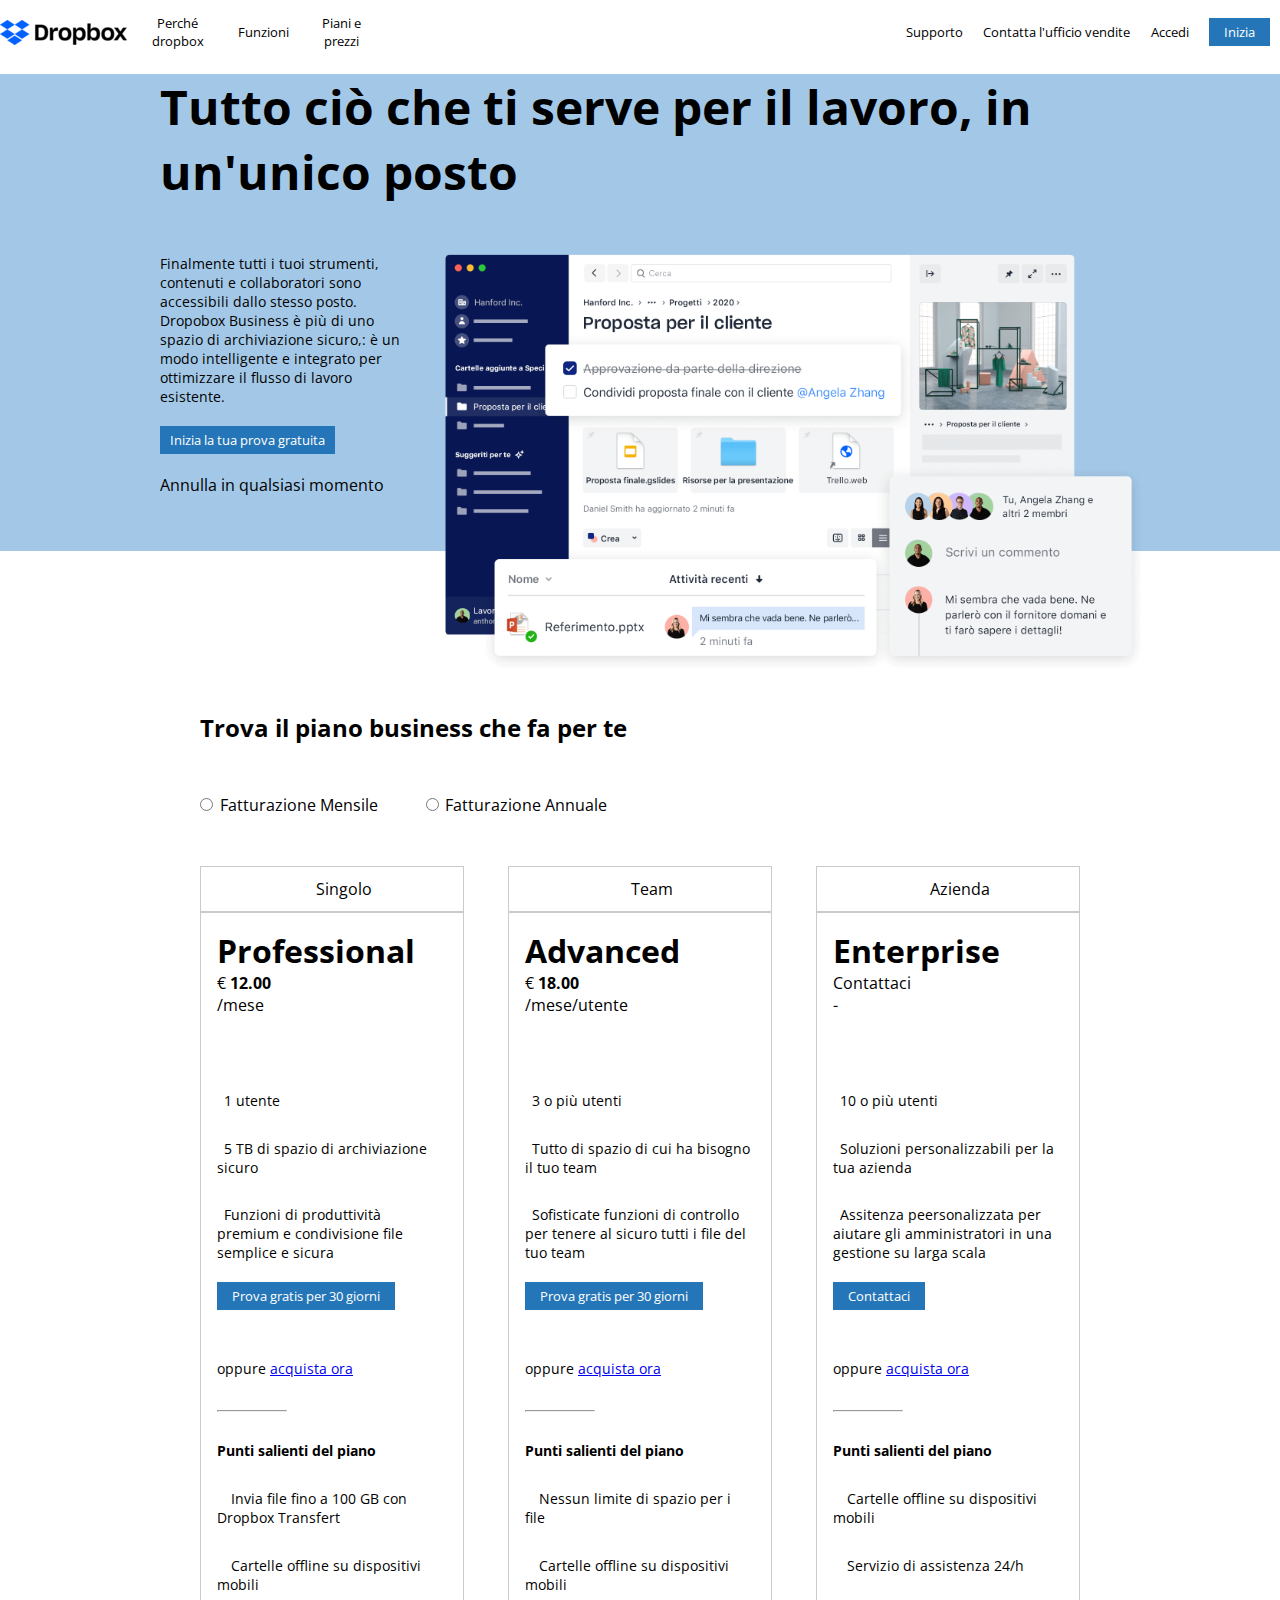
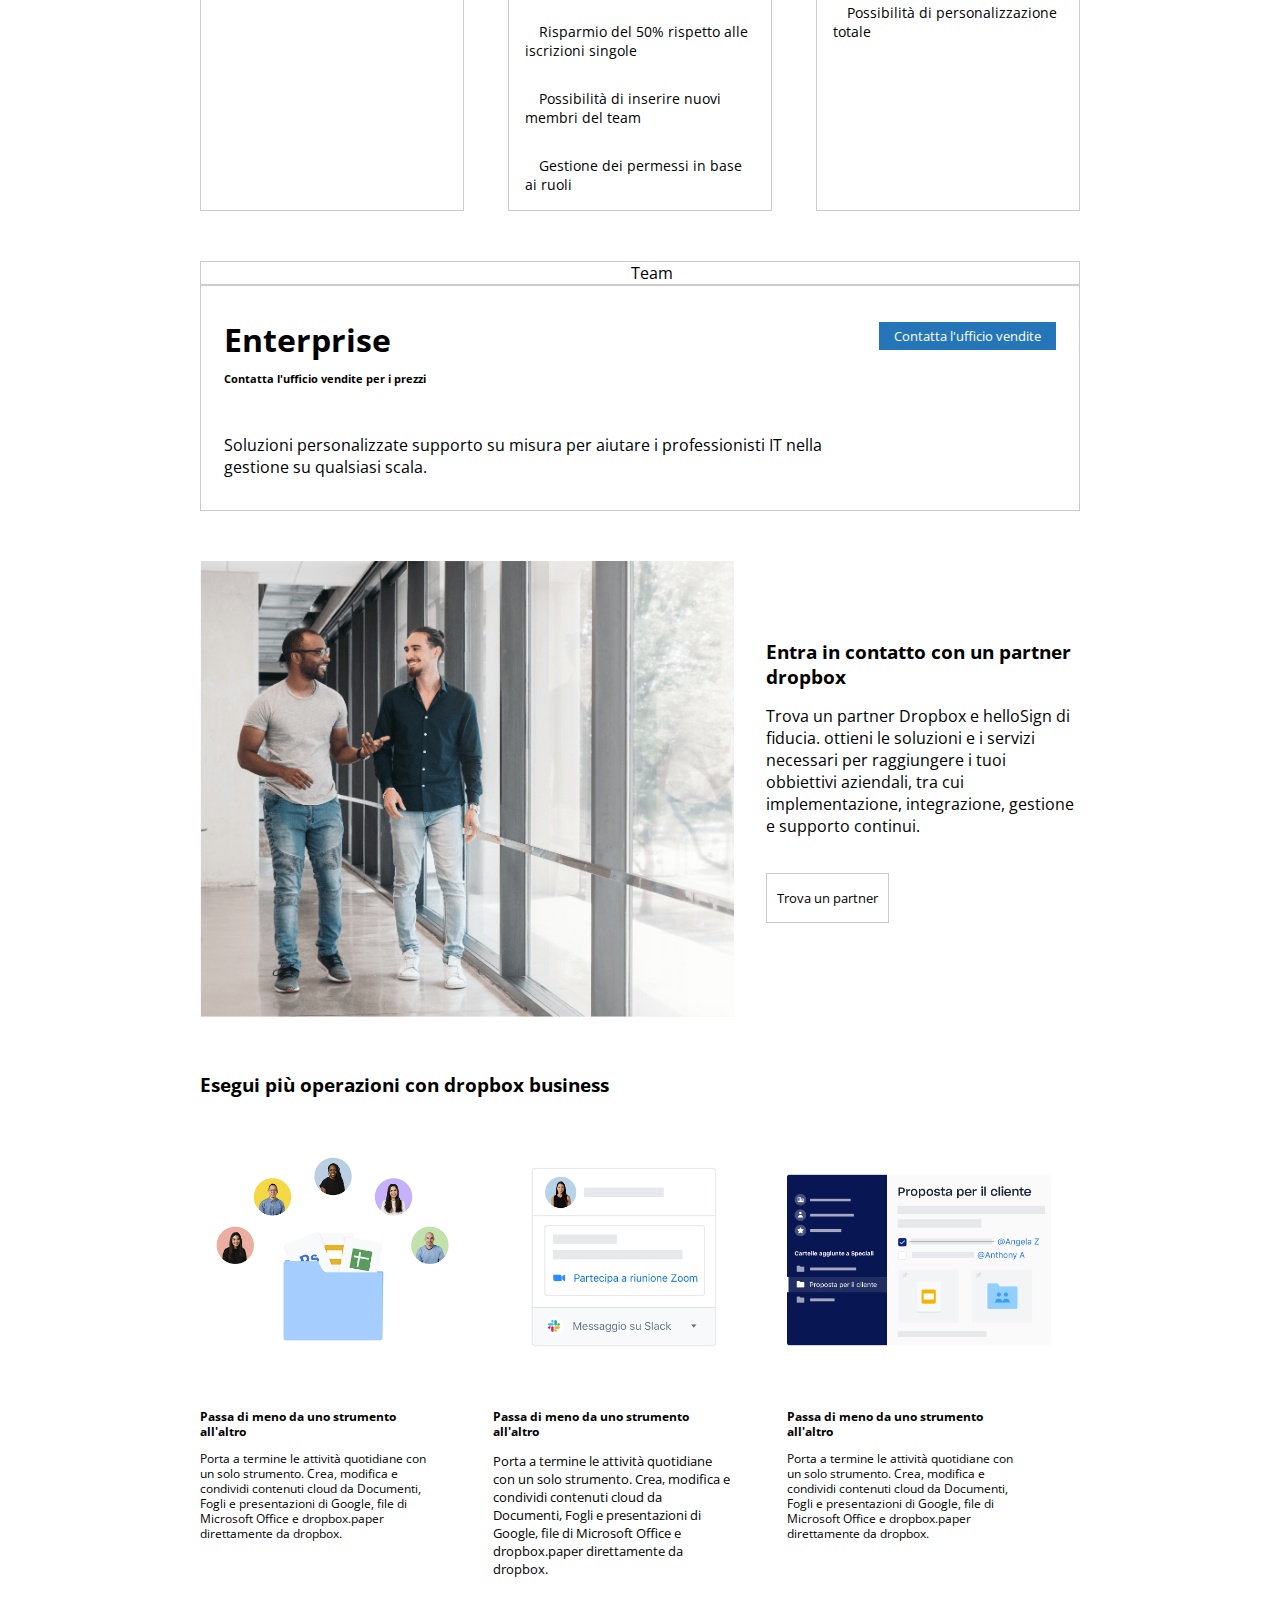
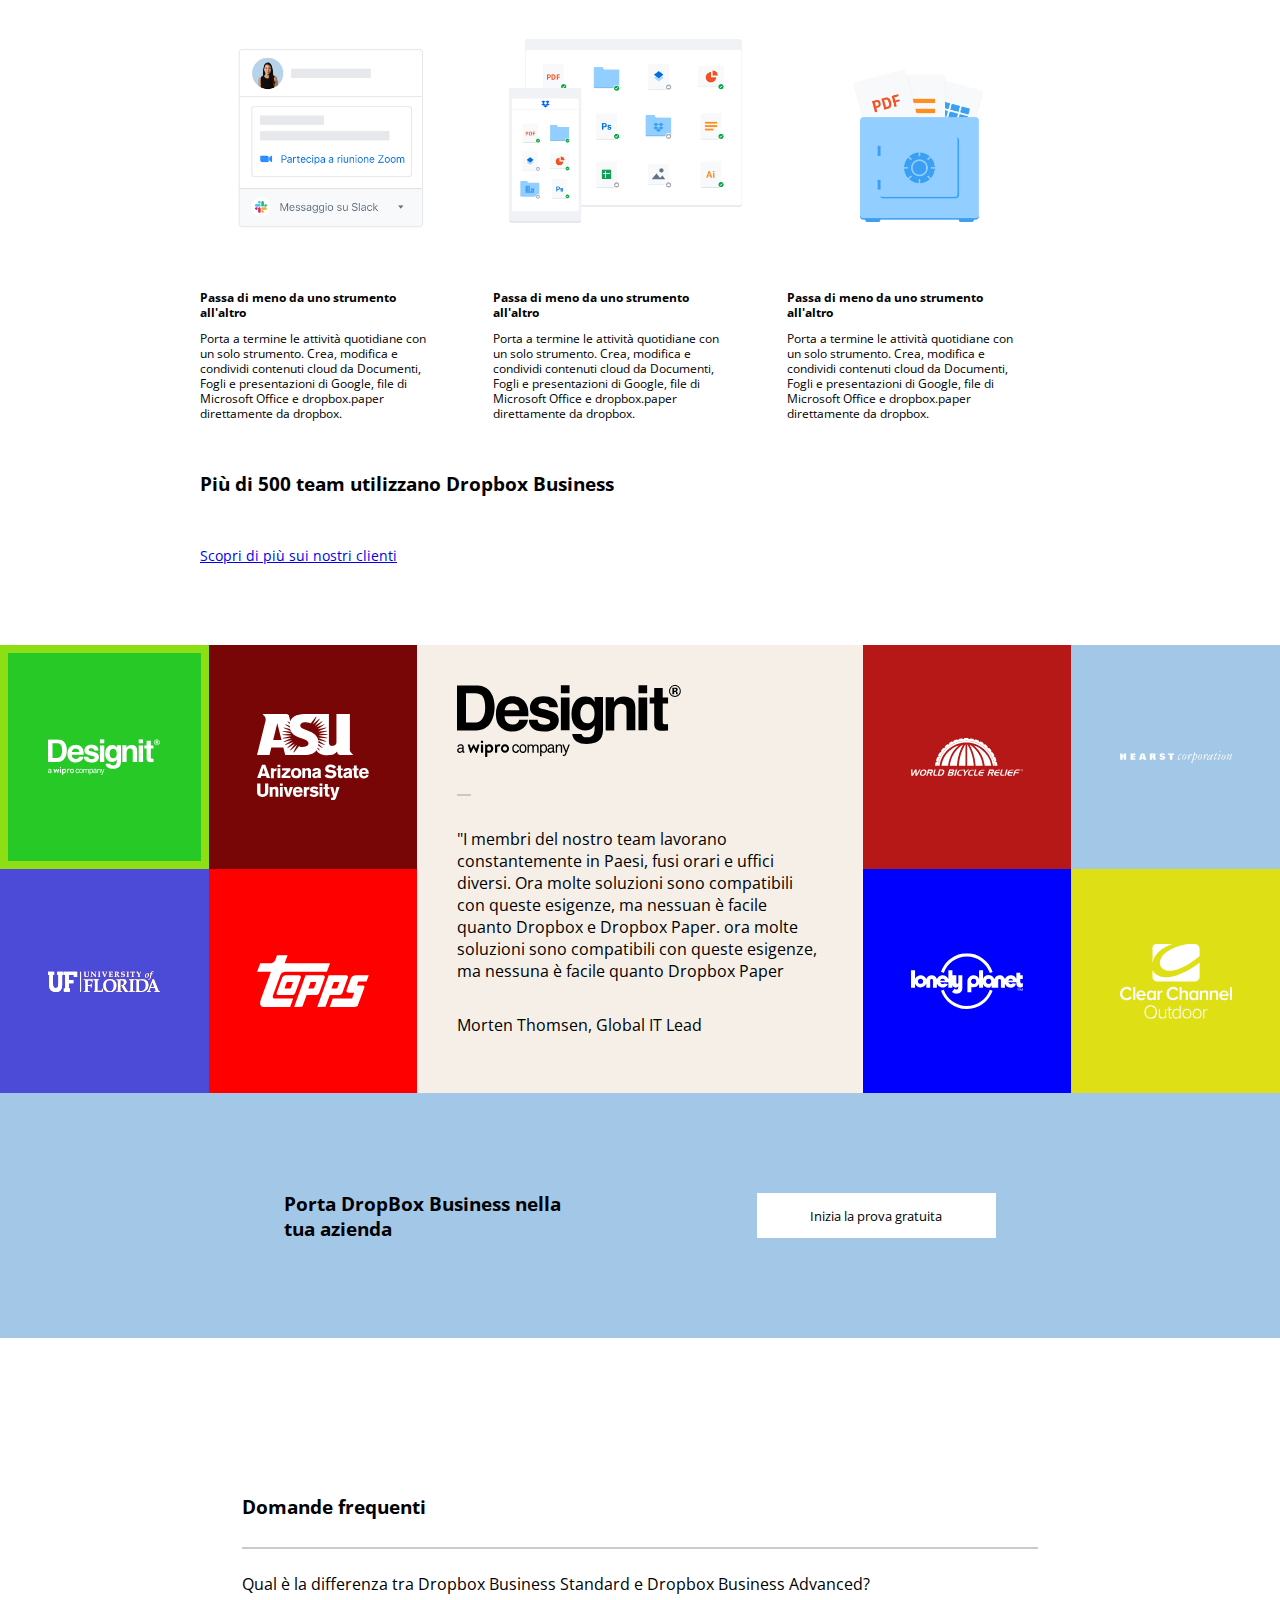
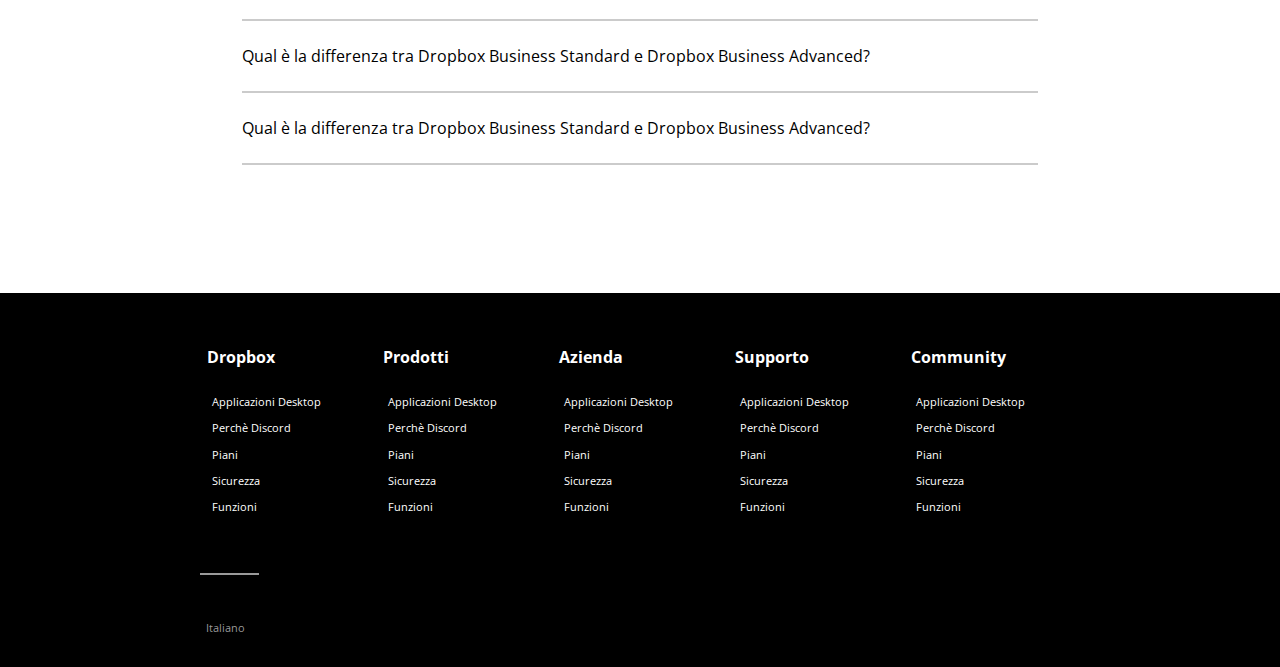
==== commit caedd764: "Correzione: inseriti i link nell header tramite ul" ====
--- a/index.html
+++ b/index.html
@@ -20,15 +20,15 @@
                     <div class="row-header">
                         <div class="col-30 flex flex-header">
                             <img src="./img/logo-small.png" alt="logo">
-                            <button class="button-reset">Perché dropbox</button>
-                            <button class="button-reset">Funzioni</button>
-                            <button class="button-reset">Piani e prezzi</button>
+                            <button class="button-reset"><a class="link-reset-black" href="#">Perché dropbox</a></button>
+                            <button class="button-reset"><a class="link-reset-black" href="#">Funzioni</a></button>
+                            <button class="button-reset"><a class="link-reset-black" href="#">Piani e prezzi</a></button>
                         </div>
                         <div class="col-30 flex flex-header">
-                            <button class="button-reset">Supporto</button>
-                            <button class="button-reset">Contatta l'ufficio vendite</button>
-                            <button class="button-reset">Accedi</button>
-                            <button class="button-reset button-blue">Inizia</button>
+                            <button class="button-reset"><a class="link-reset-black" href="#">Supporto</a></button>
+                            <button class="button-reset"><a class="link-reset-black" href="#">Contatta l'ufficio vendite</a></button>
+                            <button class="button-reset"><a class="link-reset-black" href="#">Accedi</a></button>
+                            <button class="button-reset button-blue"><a class="link-reset" href="#">Inizia</a></button>
                         </div>
                     </div>
                 </div>
@@ -99,7 +99,7 @@
                                         <div><i class="fa-solid fa-user-large"></i> 1 utente</div>
                                         <div><i class="fa-solid fa-folder"></i>5 TB di spazio di archiviazione sicuro</div>
                                         <div><i class="fa-solid fa-share-nodes"></i>Funzioni di produttività premium e condivisione file semplice e sicura</div>
-                                        <button class="button-reset button-blue margin-top-bottom-20">Prova gratis per 30 giorni</button>
+                                        <button class="button-reset button-blue margin-top-bottom-20"><a class="link-reset" href="#">Prova gratis per 30 giorni</a></button>
                                         <div >oppure <a href="#">acquista ora</a></div>
                                         <hr class="margin-right-10em margin-top-2em">
                                         <h4>Punti salienti del piano</h4>
@@ -118,7 +118,7 @@
                                         <div><i class="fa-solid fa-users"></i>3 o più utenti</div>
                                         <div ><i class="fa-solid fa-folder"></i>Tutto di spazio di cui ha bisogno il tuo team</div>
                                         <div ><i class="fa-solid fa-share-nodes"></i>Sofisticate funzioni di controllo per tenere al sicuro tutti i file del tuo team</div>
-                                        <button class="button-reset button-blue margin-top-bottom-20">Prova gratis per 30 giorni</button>
+                                        <button class="button-reset button-blue margin-top-bottom-20"><a class="link-reset" href="#">Prova gratis per 30 giorni</a></button>
                                         <div>oppure <a href="#">acquista ora</a></div>
                                         <hr class="margin-right-10em margin-top-2em">
                                         <h4>Punti salienti del piano</h4>
@@ -140,7 +140,7 @@
                                         <div><i class="fa-solid fa-user-large"></i> 10 o più utenti</div>
                                         <div><i class="fa-solid fa-folder"></i>Soluzioni personalizzabili per la tua azienda</div>
                                         <div><i class="fa-solid fa-share-nodes"></i>Assitenza peersonalizzata per aiutare gli amministratori in una gestione su larga scala</div>
-                                        <button class="button-reset button-blue margin-top-bottom-20">Contattaci</button>
+                                        <button class="button-reset button-blue margin-top-bottom-20"><a class="link-reset" href="#">Contattaci</a></button>
                                         <div>oppure <a href="#">acquista ora</a></div>
                                         <hr class="margin-right-10em margin-top-2em">
                                         <h4>Punti salienti del piano</h4>
@@ -168,7 +168,7 @@
                                     <p class="margin-top-2em">Soluzioni personalizzate supporto su misura per aiutare i professionisti IT nella gestione su qualsiasi scala.</p>
                                 </div>
                                 <div class="padding-top-1em">
-                                    <button class="button-reset button-blue margin-top-bottom-20">Contatta l'ufficio vendite</button>
+                                    <button class="button-reset button-blue margin-top-bottom-20"><a class="link-reset" href="#">Contatta l'ufficio vendite</a></button>
                                 </div>
                             </div>
                         </div>
@@ -187,7 +187,7 @@
                                 <div class="img-text-col flex">
                                     <h3>Entra in contatto con un partner dropbox</h3>
                                     <p>Trova un partner Dropbox e helloSign di fiducia. ottieni le soluzioni e i servizi necessari per raggiungere i tuoi obbiettivi aziendali, tra cui implementazione, integrazione, gestione e supporto continui.</p>
-                                    <div><button class="button-reset button-white margin-top-bottom-20">Trova un partner</button></div>
+                                    <div><button class="button-reset button-white margin-top-bottom-20"><a class="link-reset-black" href="#">Trova un partner</a></button></div>
                                 </div>
                             </div>
                         </div>
@@ -322,7 +322,7 @@
                         <div class="dropboxbusiness-row">
                             <div class="dropboxbusiness-col flex">
                                 <div class="dropboxbusiness-col-title"><h3>Porta DropBox Business nella tua azienda</h3></div>
-                                <div><button class="button-reset second-button-white margin-top-bottom-20">Inizia la prova gratuita</button></div>
+                                <div><button class="button-reset second-button-white margin-top-bottom-20"><a class="link-reset-black" href="#">Inizia la prova gratuita</a></button></div>
                             </div>
                         </div>
                     </div>
--- a/css/style.css
+++ b/css/style.css
@@ -29,6 +29,12 @@
     color: white;
     padding: 5px;
 }
+
+.link-reset-black{
+    text-decoration: none;
+    color: black;
+}
+
 /* Bottoni */
 .button-blue{
     background-color: rgb(37, 118, 184);
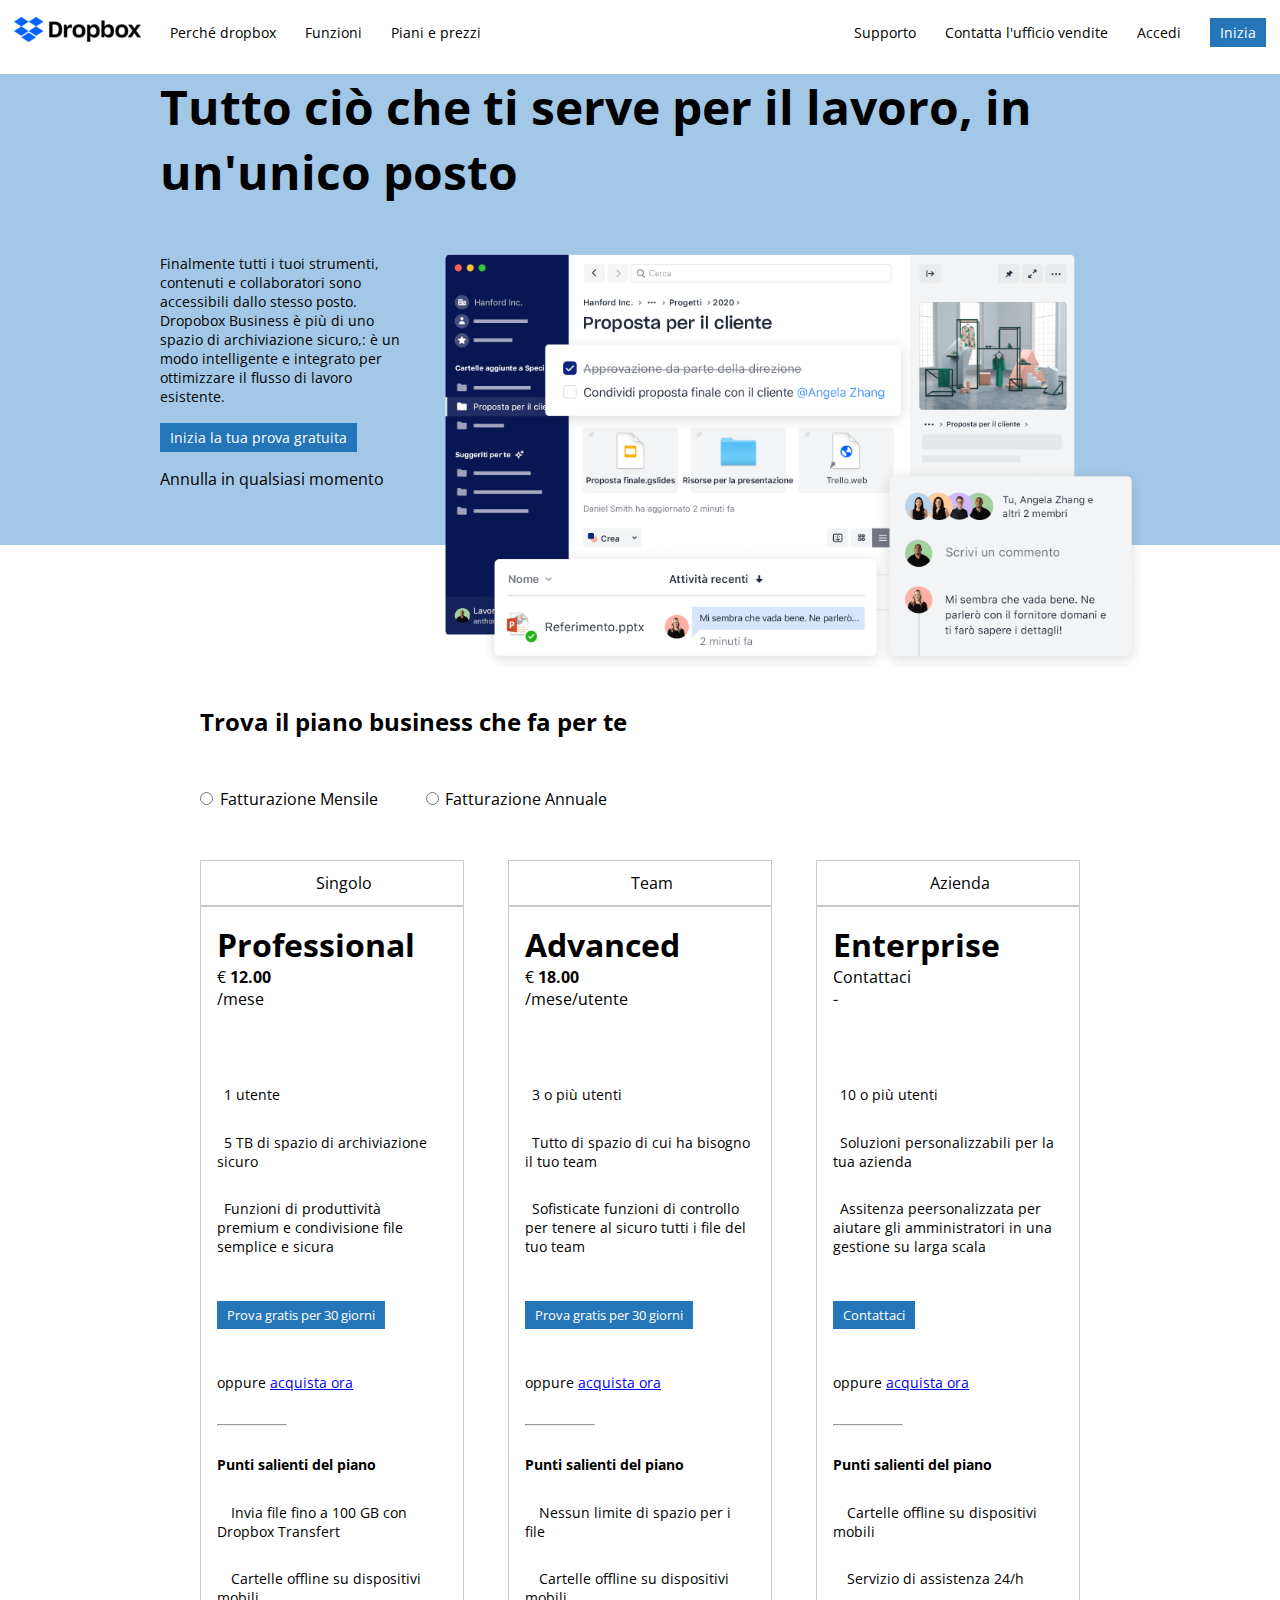
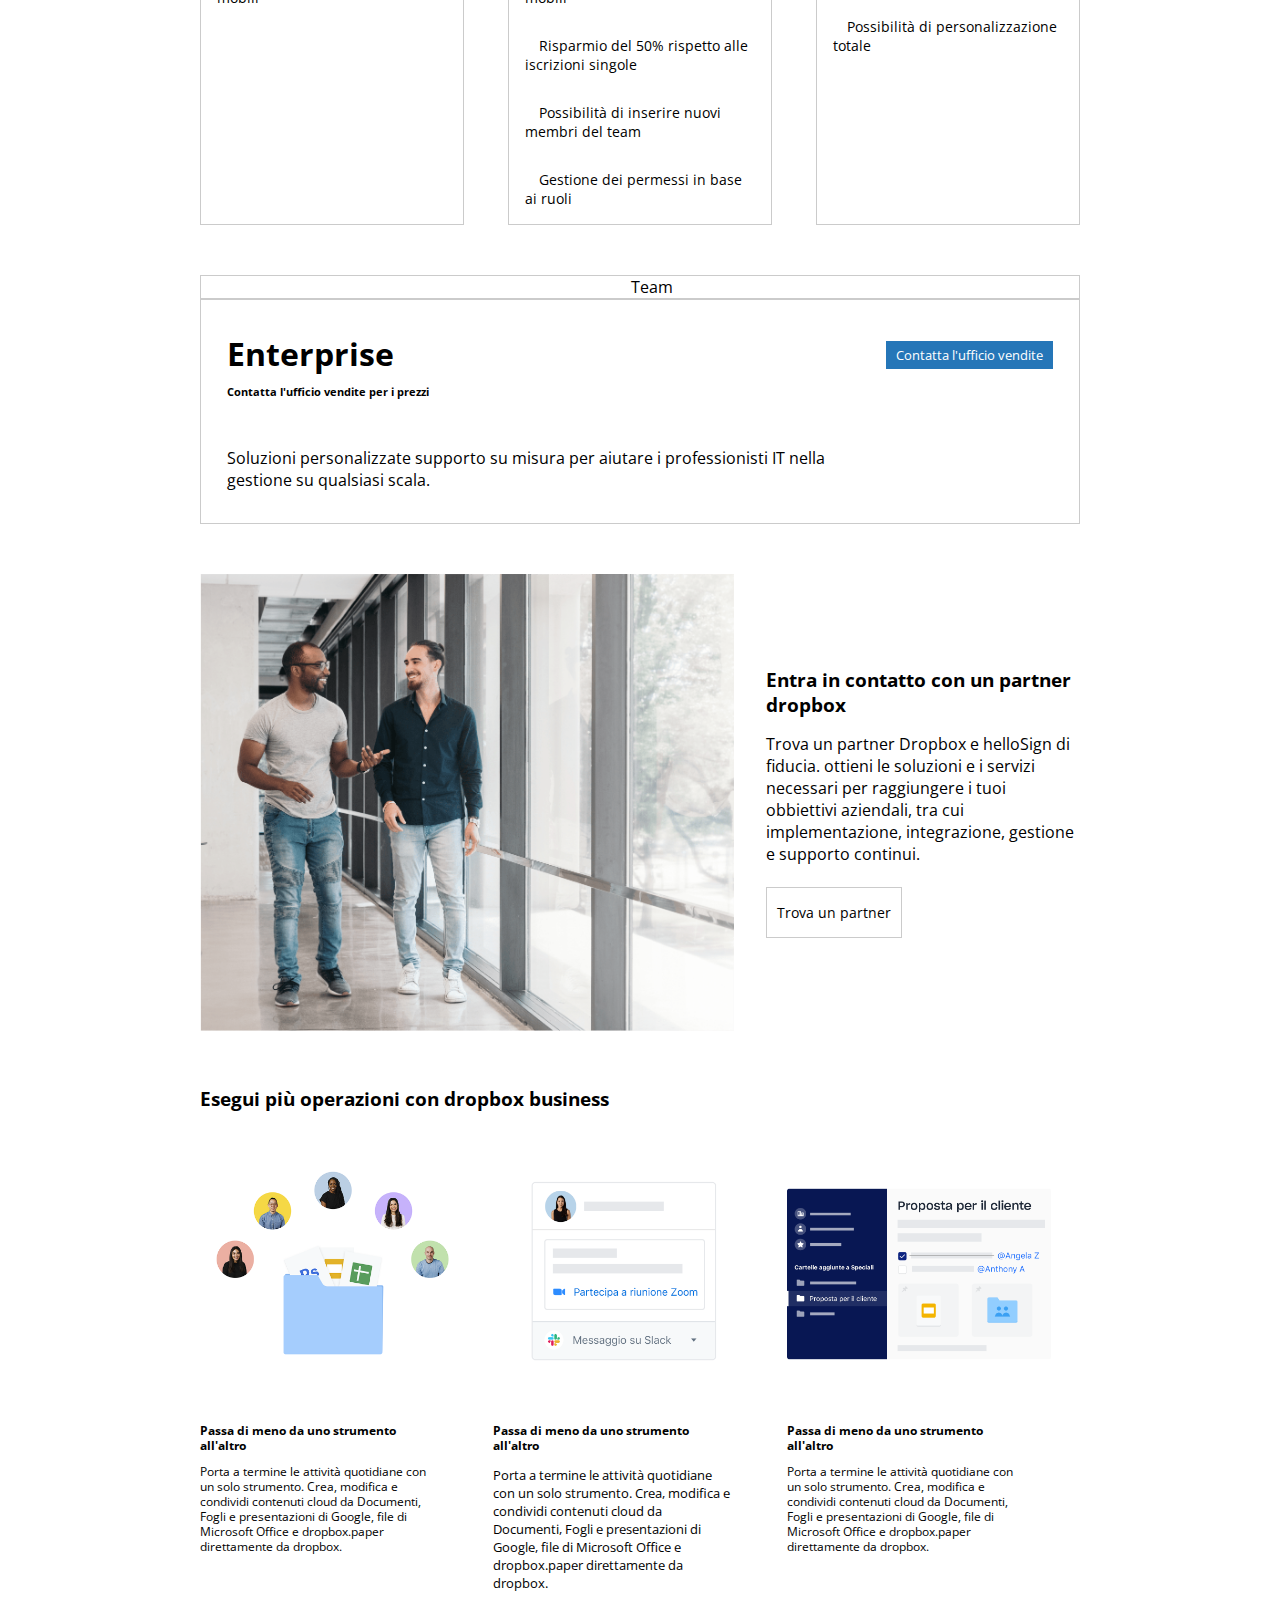
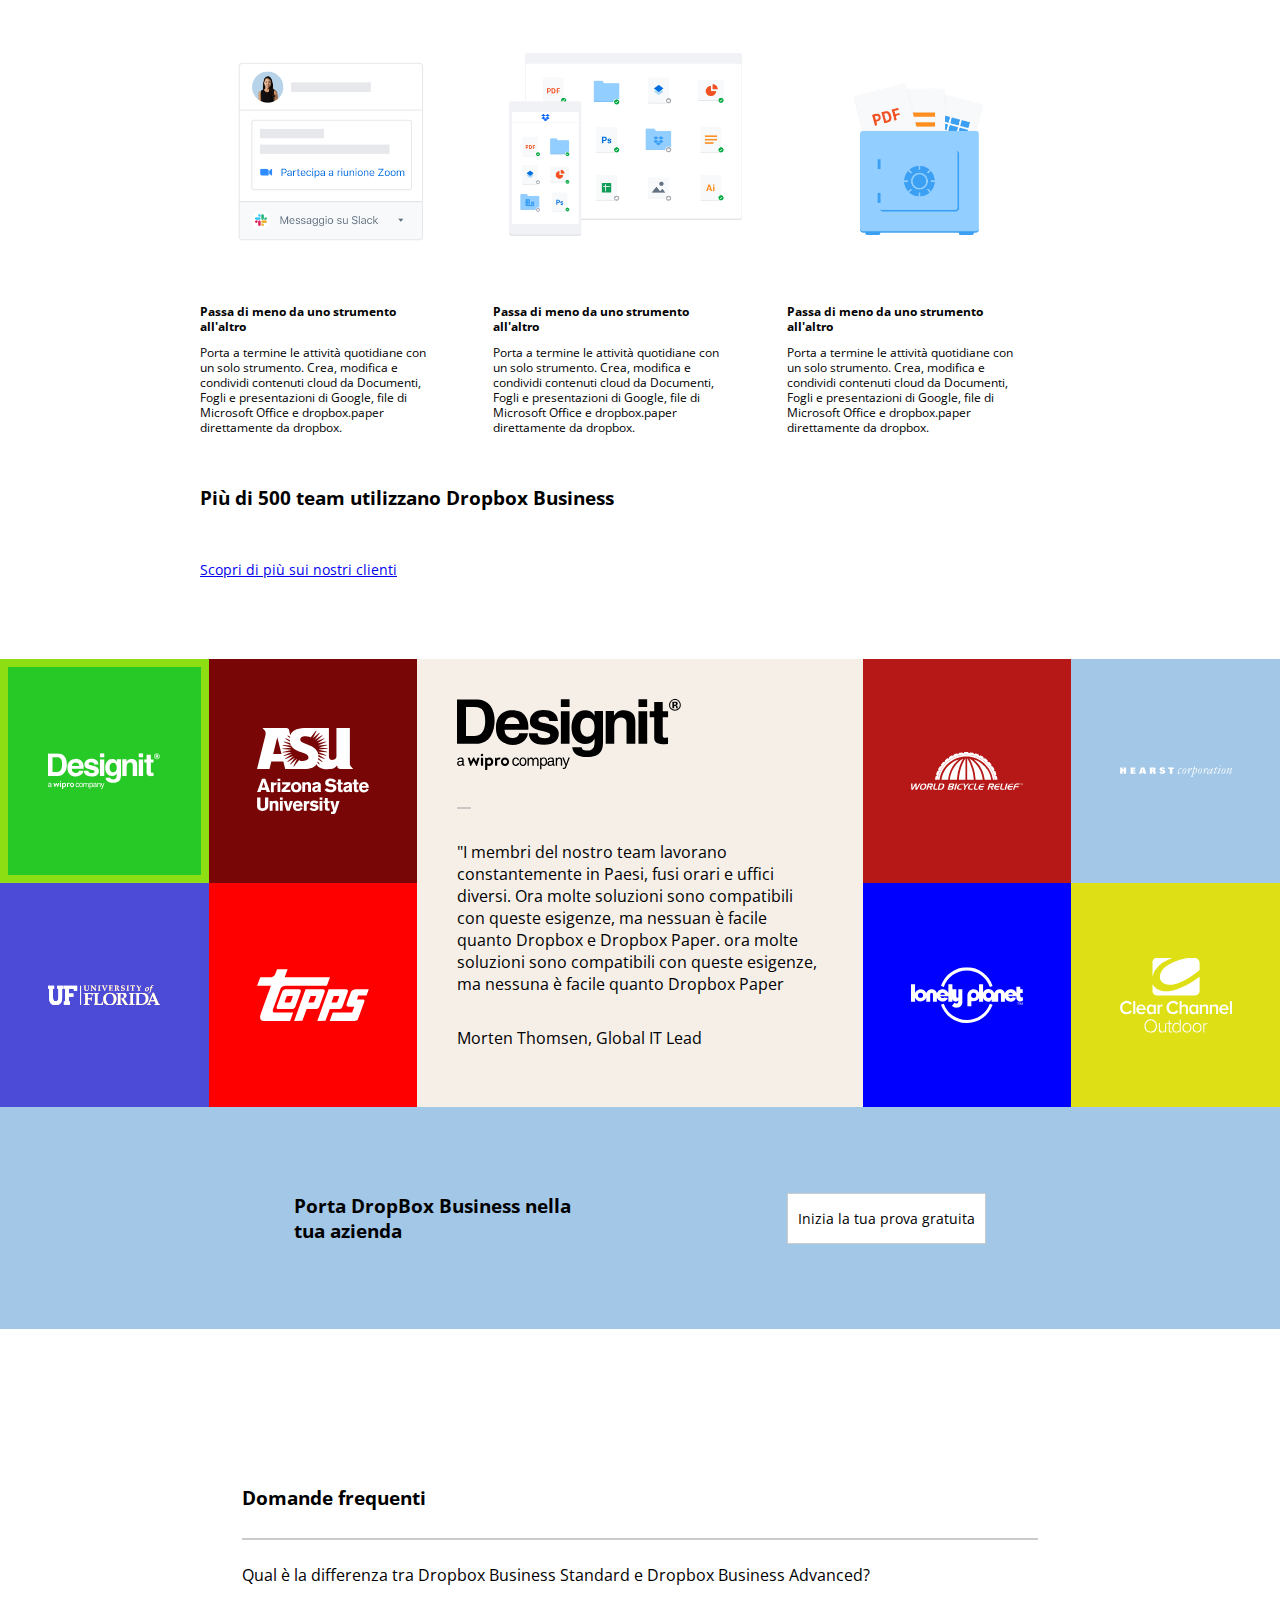
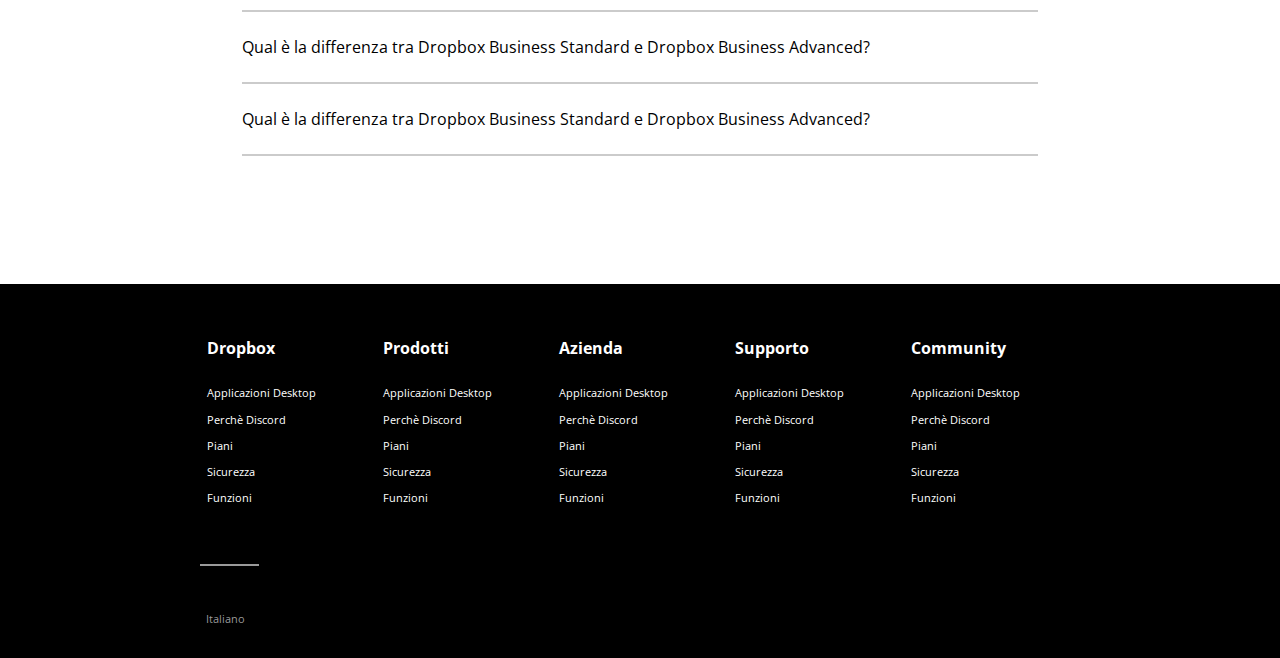
==== commit 1dc14fda: "Modifica bottoni in link personalizzati." ====
--- a/index.html
+++ b/index.html
@@ -18,17 +18,27 @@
             <header>
                 <div class="header-container">
                     <div class="row-header">
+                        <div class="flex flex-header">
+                            <div class="margin-top-bottom-20">
+                                <a href="#" class="button-reset font-size-09"><img class="margin-1em" src="./img/logo-small.png" alt="logo"></a>
+                           </div>
+                            <div class="list-container">
+                                    <ul class="flex-list">
+                                        <li class="list-decoration-none"><a class="link-reset-black margin-1em font-size-09" href="#">Perché dropbox</a></li>
+                                        <li class="list-decoration-none"><a class="link-reset-black margin-1em font-size-09" href="#">Funzioni</a></li>
+                                        <li class="list-decoration-none"><a class="link-reset-black margin-1em font-size-09" href="#">Piani e prezzi</a></li>
+                                    </ul>
+                                </div>
+                        </div>
                         <div class="col-30 flex flex-header">
-                            <img src="./img/logo-small.png" alt="logo">
-                            <button class="button-reset"><a class="link-reset-black" href="#">Perché dropbox</a></button>
-                            <button class="button-reset"><a class="link-reset-black" href="#">Funzioni</a></button>
-                            <button class="button-reset"><a class="link-reset-black" href="#">Piani e prezzi</a></button>
-                        </div>
-                        <div class="col-30 flex flex-header">
-                            <button class="button-reset"><a class="link-reset-black" href="#">Supporto</a></button>
-                            <button class="button-reset"><a class="link-reset-black" href="#">Contatta l'ufficio vendite</a></button>
-                            <button class="button-reset"><a class="link-reset-black" href="#">Accedi</a></button>
-                            <button class="button-reset button-blue"><a class="link-reset" href="#">Inizia</a></button>
+                            <div class="list-container">
+                                <ul class="flex-list">
+                                    <li class="list-decoration-none"><a class="link-reset-black margin-1em font-size-09" href="#">Supporto</a></li>
+                                    <li class="list-decoration-none"><a class="link-reset-black margin-1em font-size-09" href="#">Contatta l'ufficio vendite</a></li>
+                                    <li class="list-decoration-none"><a class="link-reset-black margin-1em font-size-09" href="#">Accedi</a></li>
+                                </ul>
+                            </div>
+                            <a href="#" class="margin-1em button-reset button-blue font-size-09">Inizia</a>
                         </div>
                     </div>
                 </div>
@@ -48,7 +58,8 @@
                         <div class="first-jumbo-row flex margin-top-50">
                                 <div class="p-col-12em ">
                                     <p class="font-size-09">Finalmente tutti i tuoi strumenti, contenuti e collaboratori sono accessibili dallo stesso posto. Dropobox Business è più di uno spazio di archiviazione sicuro,: è un modo intelligente e integrato per ottimizzare il flusso di lavoro esistente.</p>
-                                    <button class="button-reset button-blue margin-top-bottom-20">Inizia la tua prova gratuita</button>
+                                    <!-- <button class="button-reset button-blue margin-top-bottom-20">Inizia la tua prova gratuita</button> -->
+                                    <div class="margin-top-bottom-20"><a href="#" class=" button-reset button-blue font-size-09">Inizia la tua prova gratuita</a></div>
                                     <p>Annulla in qualsiasi momento</p>
                                     <i class="margin-top-50 fa-solid fa-arrow-down"></i>
                                 </div>
@@ -99,7 +110,7 @@
                                         <div><i class="fa-solid fa-user-large"></i> 1 utente</div>
                                         <div><i class="fa-solid fa-folder"></i>5 TB di spazio di archiviazione sicuro</div>
                                         <div><i class="fa-solid fa-share-nodes"></i>Funzioni di produttività premium e condivisione file semplice e sicura</div>
-                                        <button class="button-reset button-blue margin-top-bottom-20"><a class="link-reset" href="#">Prova gratis per 30 giorni</a></button>
+                                        <div class="margin-top-bottom-20"><a href="#" class="button-reset button-blue font-size-09">Prova gratis per 30 giorni</a></div>
                                         <div >oppure <a href="#">acquista ora</a></div>
                                         <hr class="margin-right-10em margin-top-2em">
                                         <h4>Punti salienti del piano</h4>
@@ -118,7 +129,7 @@
                                         <div><i class="fa-solid fa-users"></i>3 o più utenti</div>
                                         <div ><i class="fa-solid fa-folder"></i>Tutto di spazio di cui ha bisogno il tuo team</div>
                                         <div ><i class="fa-solid fa-share-nodes"></i>Sofisticate funzioni di controllo per tenere al sicuro tutti i file del tuo team</div>
-                                        <button class="button-reset button-blue margin-top-bottom-20"><a class="link-reset" href="#">Prova gratis per 30 giorni</a></button>
+                                        <div class="margin-top-bottom-20"><a href="#" class="button-reset button-blue font-size-09">Prova gratis per 30 giorni</a></div>
                                         <div>oppure <a href="#">acquista ora</a></div>
                                         <hr class="margin-right-10em margin-top-2em">
                                         <h4>Punti salienti del piano</h4>
@@ -140,7 +151,7 @@
                                         <div><i class="fa-solid fa-user-large"></i> 10 o più utenti</div>
                                         <div><i class="fa-solid fa-folder"></i>Soluzioni personalizzabili per la tua azienda</div>
                                         <div><i class="fa-solid fa-share-nodes"></i>Assitenza peersonalizzata per aiutare gli amministratori in una gestione su larga scala</div>
-                                        <button class="button-reset button-blue margin-top-bottom-20"><a class="link-reset" href="#">Contattaci</a></button>
+                                        <div class="margin-top-bottom-20"><a href="#" class="button-reset button-blue font-size-09">Contattaci</a></div>
                                         <div>oppure <a href="#">acquista ora</a></div>
                                         <hr class="margin-right-10em margin-top-2em">
                                         <h4>Punti salienti del piano</h4>
@@ -168,7 +179,7 @@
                                     <p class="margin-top-2em">Soluzioni personalizzate supporto su misura per aiutare i professionisti IT nella gestione su qualsiasi scala.</p>
                                 </div>
                                 <div class="padding-top-1em">
-                                    <button class="button-reset button-blue margin-top-bottom-20"><a class="link-reset" href="#">Contatta l'ufficio vendite</a></button>
+                                    <div><a href="#" class="button-reset button-blue font-size-09">Contatta l'ufficio vendite</a></div>
                                 </div>
                             </div>
                         </div>
@@ -187,7 +198,7 @@
                                 <div class="img-text-col flex">
                                     <h3>Entra in contatto con un partner dropbox</h3>
                                     <p>Trova un partner Dropbox e helloSign di fiducia. ottieni le soluzioni e i servizi necessari per raggiungere i tuoi obbiettivi aziendali, tra cui implementazione, integrazione, gestione e supporto continui.</p>
-                                    <div><button class="button-reset button-white margin-top-bottom-20"><a class="link-reset-black" href="#">Trova un partner</a></button></div>
+                                    <div class="margin-top-bottom-20"><a href="#" class="button-reset button-white font-size-09">Trova un partner</a></div>
                                 </div>
                             </div>
                         </div>
@@ -322,7 +333,7 @@
                         <div class="dropboxbusiness-row">
                             <div class="dropboxbusiness-col flex">
                                 <div class="dropboxbusiness-col-title"><h3>Porta DropBox Business nella tua azienda</h3></div>
-                                <div><button class="button-reset second-button-white margin-top-bottom-20"><a class="link-reset-black" href="#">Inizia la prova gratuita</a></button></div>
+                                <div class="margin-top-bottom-20"><a href="#" class="button-reset button-white font-size-09">Inizia la tua prova gratuita</a></div>
                             </div>
                         </div>
                     </div>
--- a/css/style.css
+++ b/css/style.css
@@ -16,26 +16,35 @@
 .flex{
     display: flex;
 }
+
+.flex-list{
+    display: flex;
+    flex-direction: row;
+}
 /* toglie la personalizzazione di default */
+
+.link-reset{
+    text-decoration: none;
+    color: white;
+}
+
+.link-reset-black{
+    text-decoration: none;
+    color: black;
+}
+
+.list-decoration-none{
+    list-style-type: none;
+}
+/* Bottoni */
+
 .button-reset{
     text-decoration: none;
     border: none;
     background-color: transparent;
-    margin: 5px 10px;
-}
-
-.link-reset{
-    text-decoration: none;
-    color: white;
-    padding: 5px;
-}
-
-.link-reset-black{
-    text-decoration: none;
-    color: black;
-}
-
-/* Bottoni */
+    margin: 5px 0px;
+}
+
 .button-blue{
     background-color: rgb(37, 118, 184);
     color: white;
@@ -146,10 +155,6 @@
     display: flex;
     justify-content: space-between;
     align-items: center;
-}
-
-.col-30{
-    width: 30%;
 }
 
 .flex-header{
@@ -473,7 +478,7 @@
     width: calc(55em / 5);
 }
 
-li{
+footer li{
     padding-bottom: 1em;
 }
 
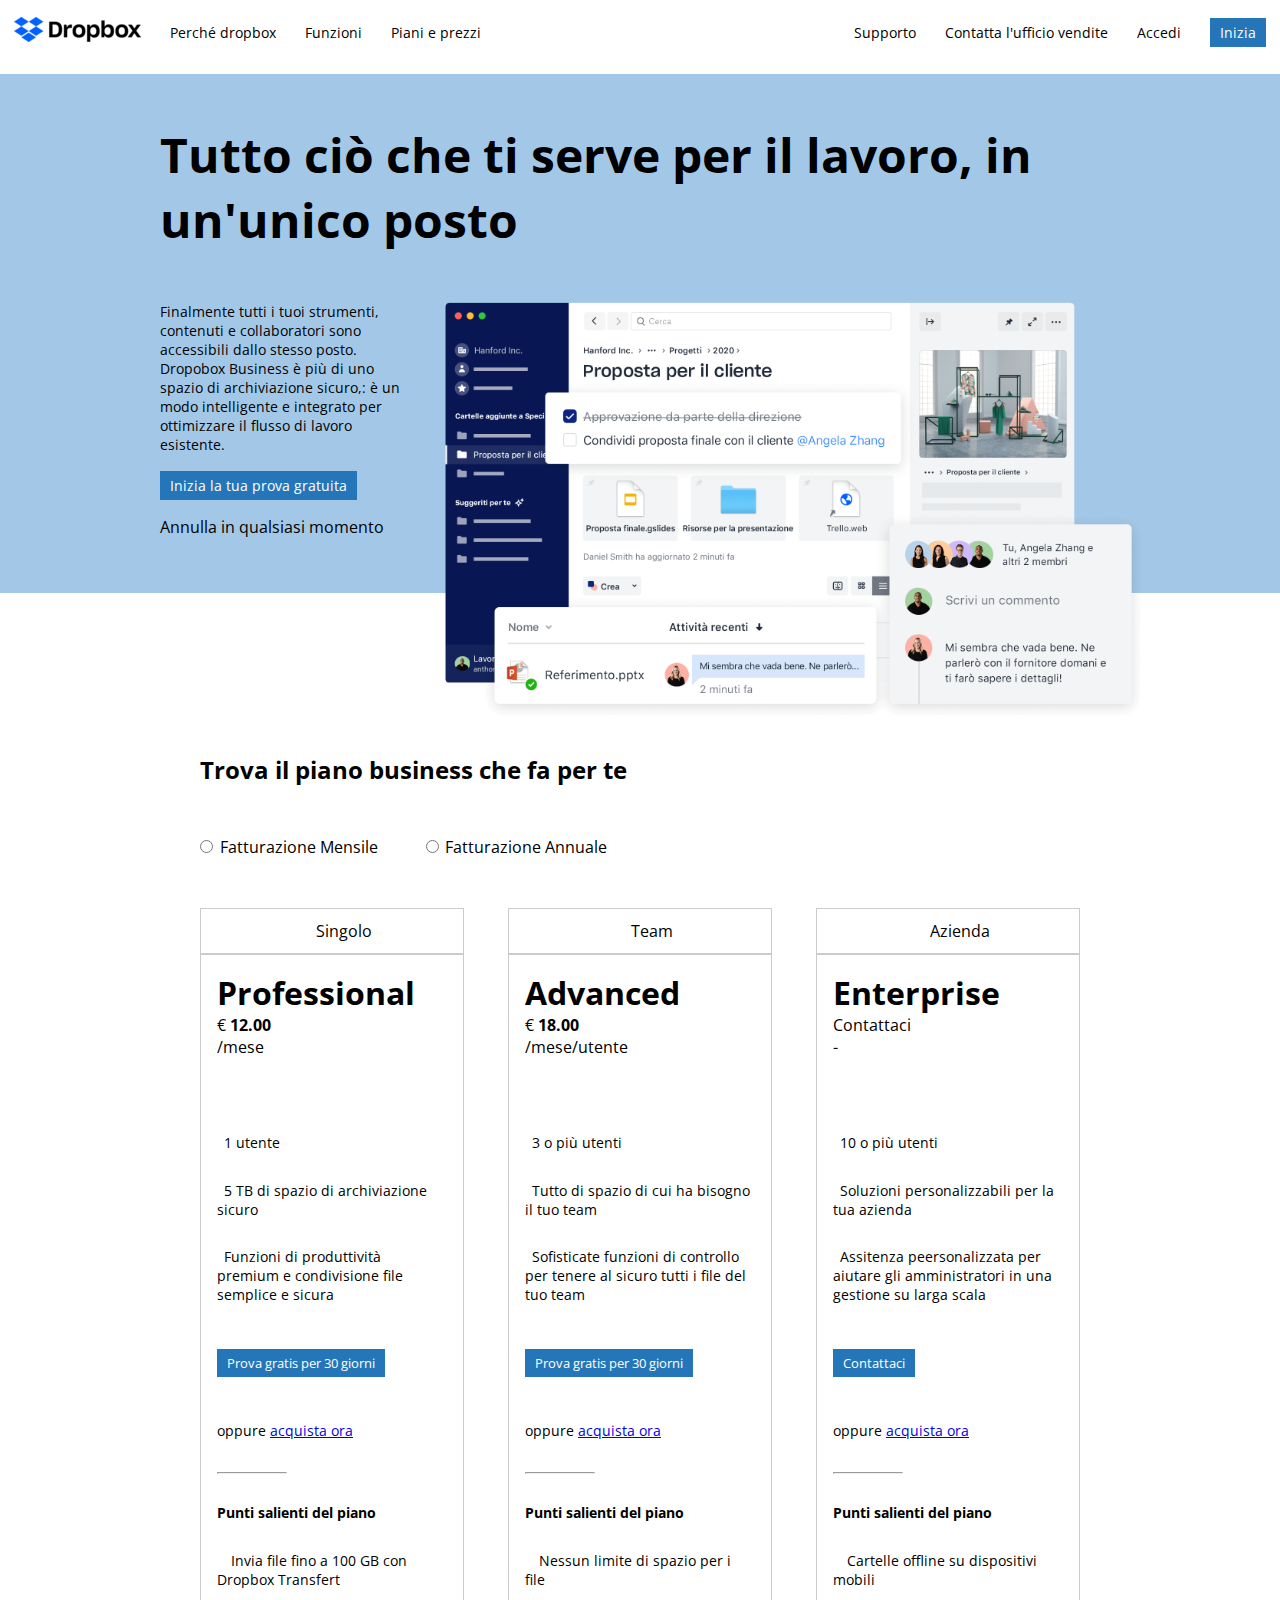
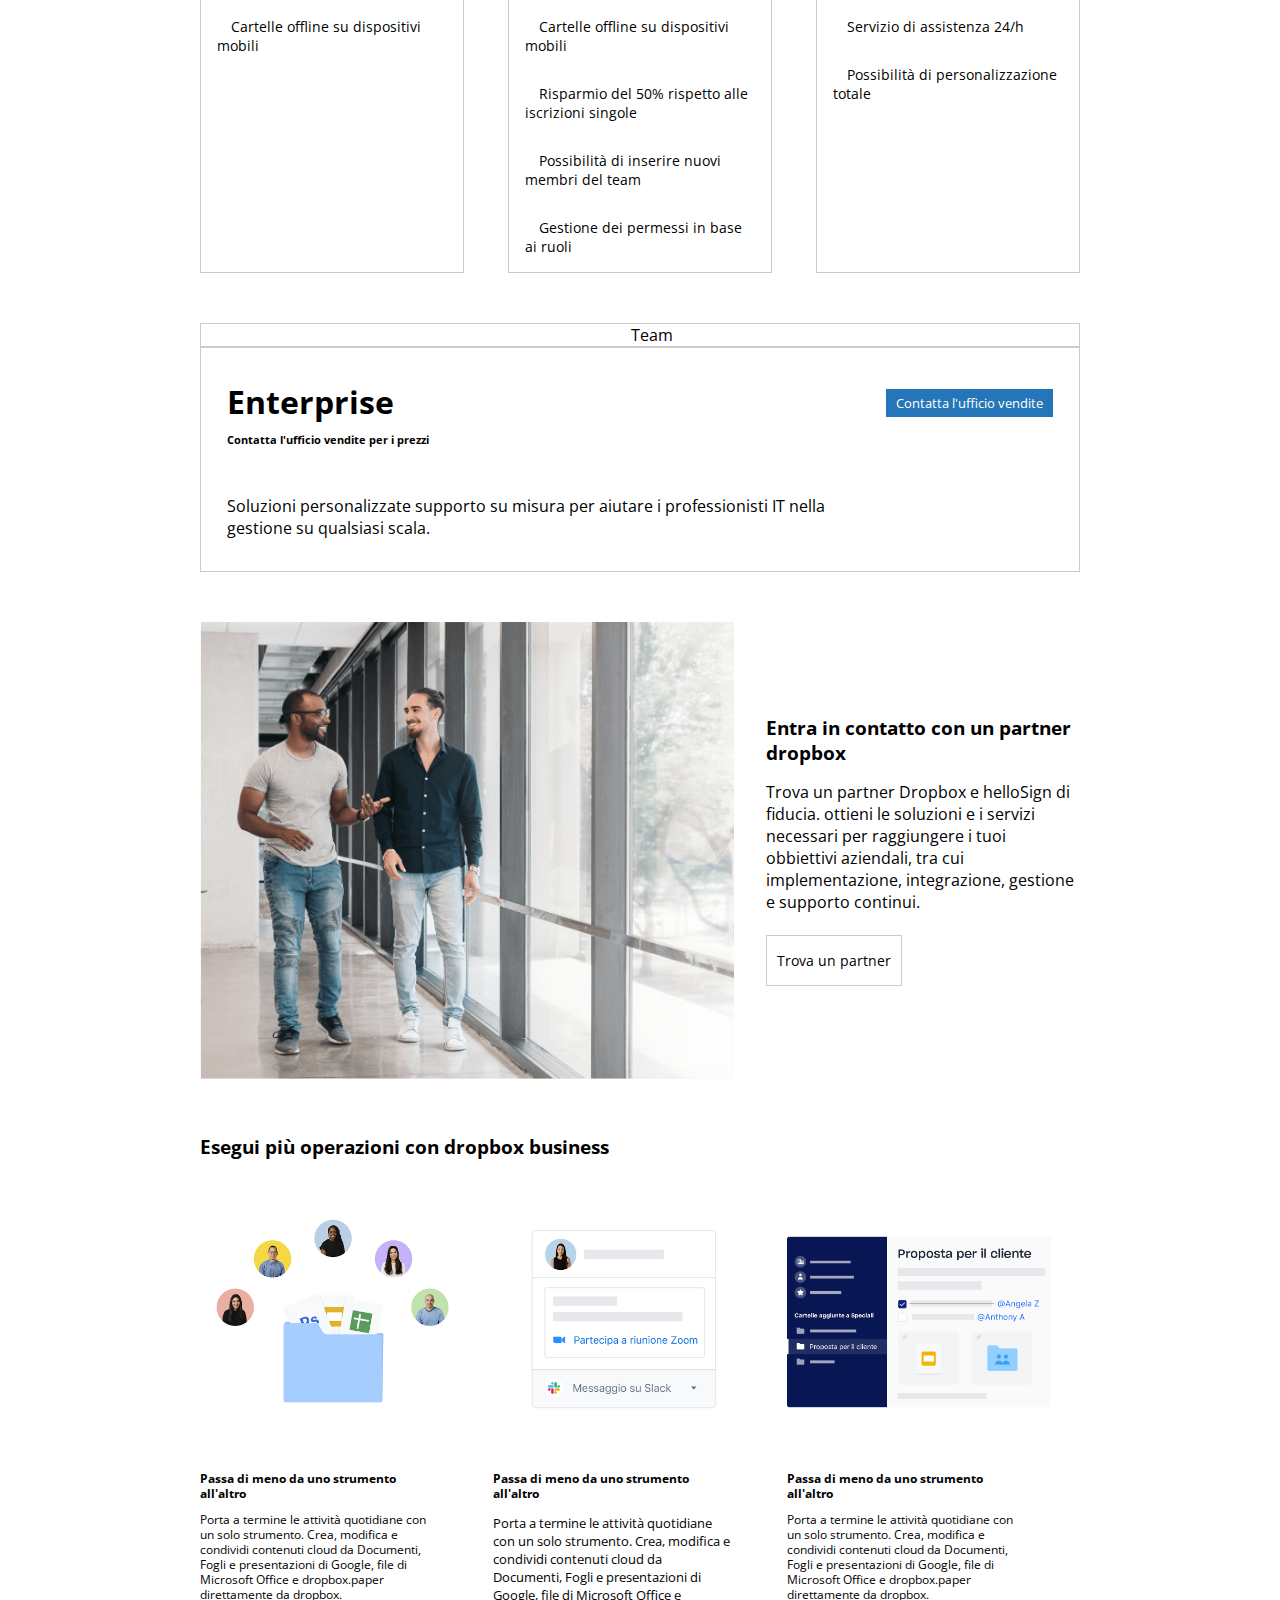
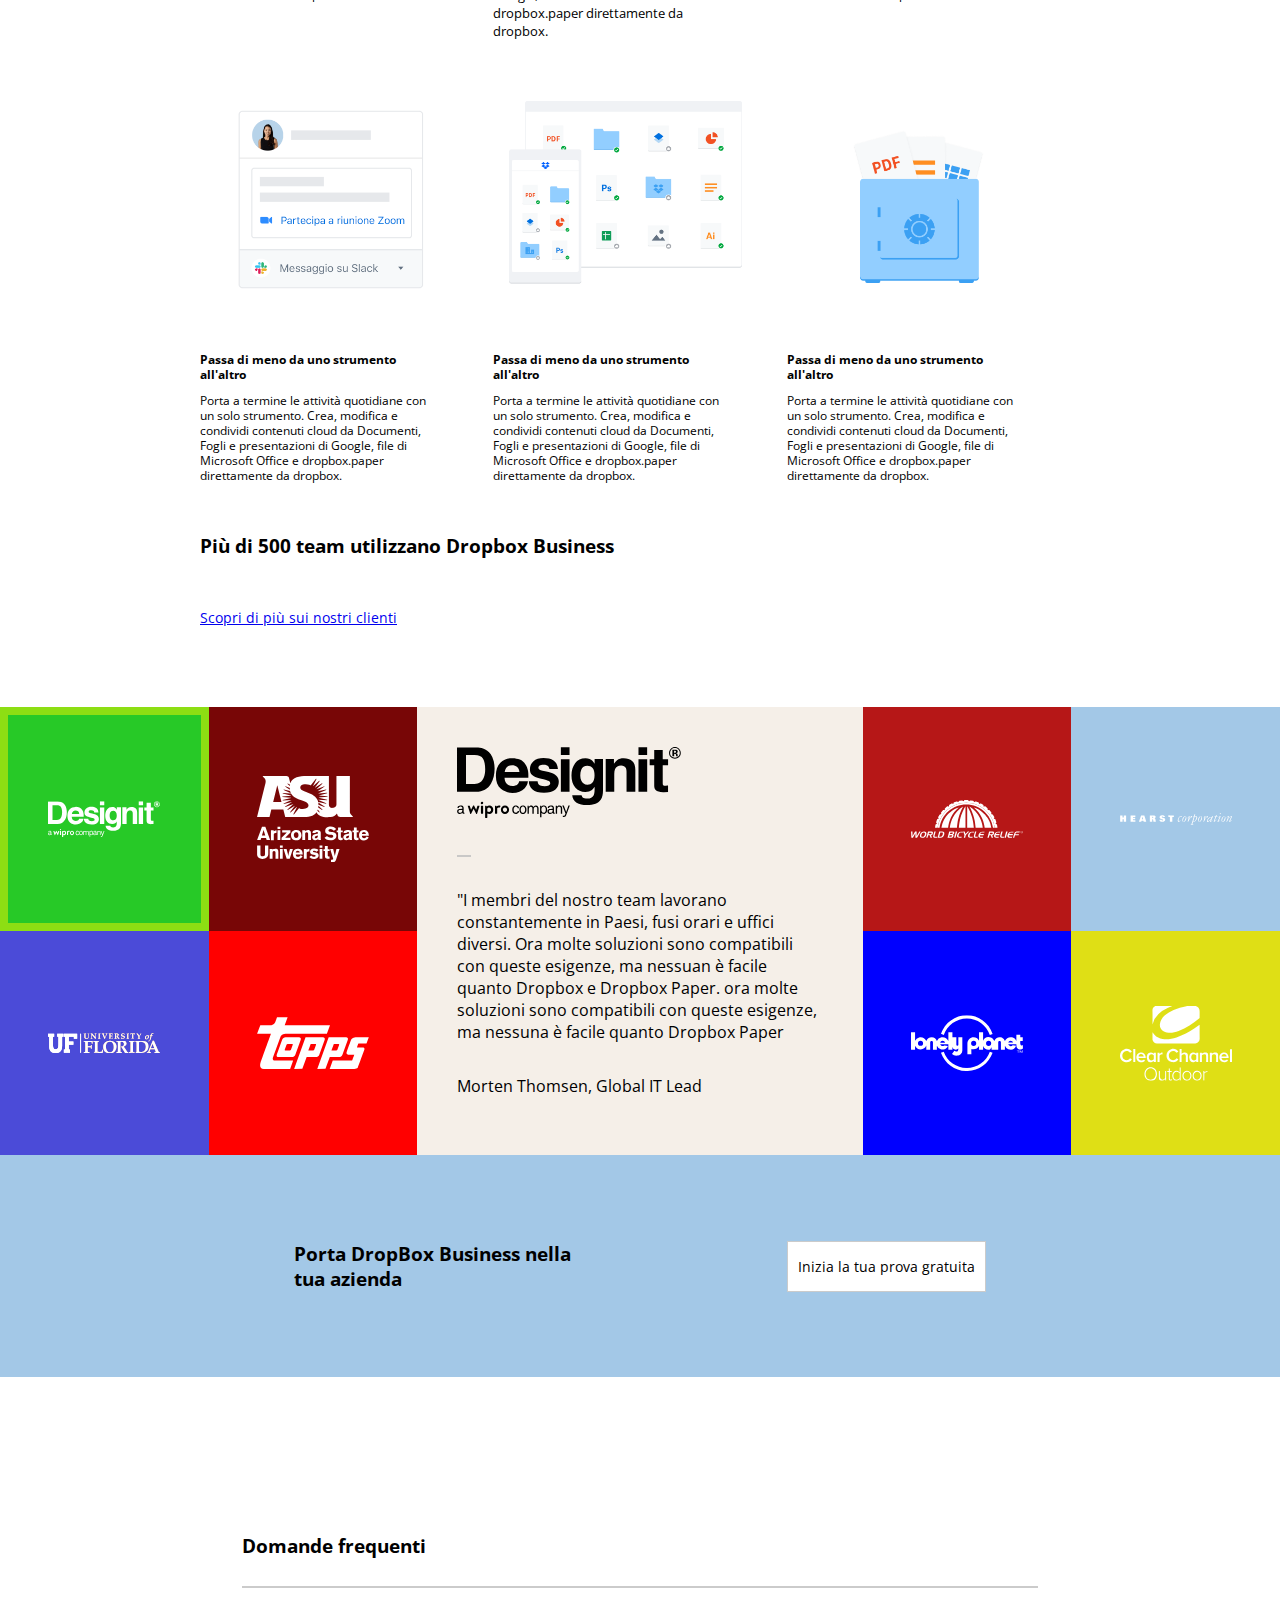
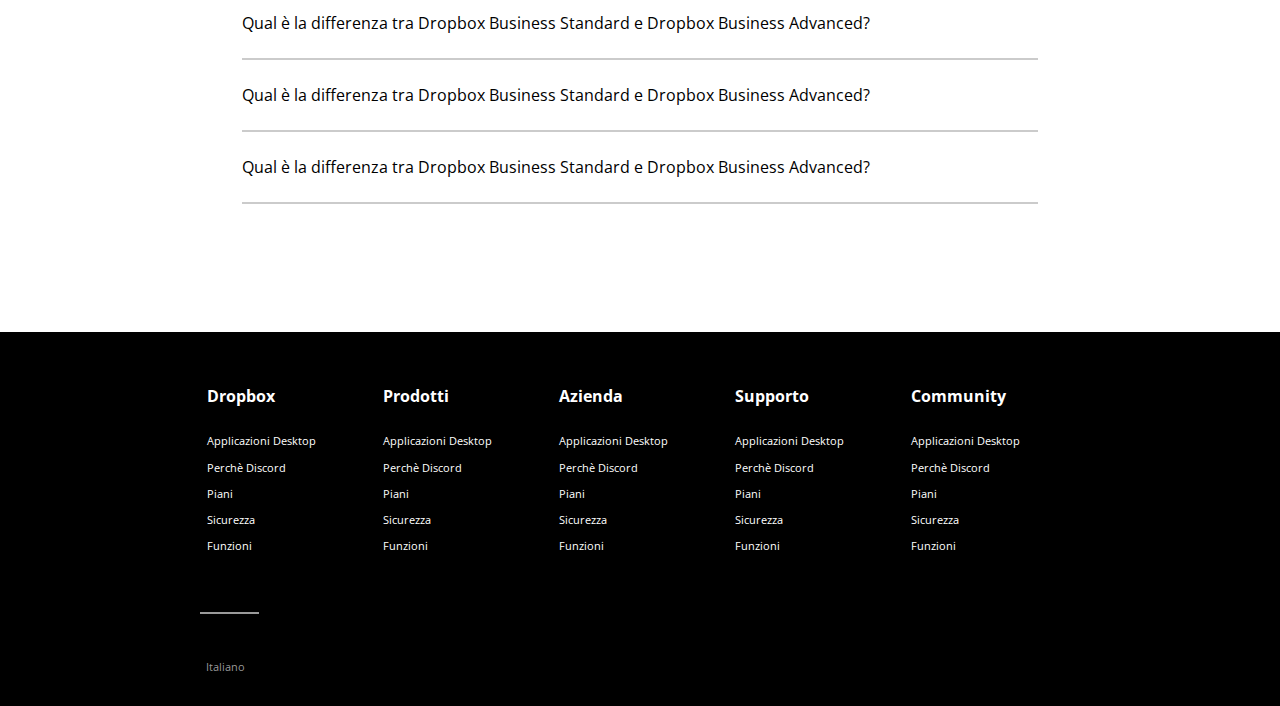
==== commit 556ae423: "Correzione container con loghi" ====
--- a/index.html
+++ b/index.html
@@ -52,16 +52,16 @@
                 <section class="section-jumbo">
                     <div class="first-jumbo-container">
                         <div class="row">
-                                <div class="title-col ">
+                                <div class="title-col">
                                     <div class="big-title">Tutto ciò che ti serve per il lavoro, in un'unico posto</div>
                                 </div>
                         <div class="first-jumbo-row flex margin-top-50">
-                                <div class="p-col-12em ">
+                                <div class="p-col-16em ">
                                     <p class="font-size-09">Finalmente tutti i tuoi strumenti, contenuti e collaboratori sono accessibili dallo stesso posto. Dropobox Business è più di uno spazio di archiviazione sicuro,: è un modo intelligente e integrato per ottimizzare il flusso di lavoro esistente.</p>
                                     <!-- <button class="button-reset button-blue margin-top-bottom-20">Inizia la tua prova gratuita</button> -->
                                     <div class="margin-top-bottom-20"><a href="#" class=" button-reset button-blue font-size-09">Inizia la tua prova gratuita</a></div>
                                     <p>Annulla in qualsiasi momento</p>
-                                    <i class="margin-top-50 fa-solid fa-arrow-down"></i>
+                                    <i class="margin-top-50 padding-bottom-2em fa-solid fa-arrow-down"></i>
                                 </div>
                                 <div class="img-col">
                                     <img class="jumbo" src="./img/jumbo.png" alt="Jumbo">
--- a/css/style.css
+++ b/css/style.css
@@ -7,6 +7,7 @@
 }
 
 /* Colore testo */
+
 .color-white{
     color: white;
 }
@@ -91,7 +92,9 @@
     margin-right: 0.5em;
 }
 
-
+.padding-bottom{
+    padding-bottom: 2em;
+}
 
 .padding-right-1em{
     padding-right: 1em;
@@ -179,6 +182,7 @@
 }
 
 .big-title{
+    padding-top: 1em;
     margin-top: 0.2em;
     font-weight: bolder;
     font-size: 3em;
@@ -188,7 +192,7 @@
     justify-content: center;
 }
 
-.p-col-12em{
+.p-col-16em{
     width: 16em;
 }
 
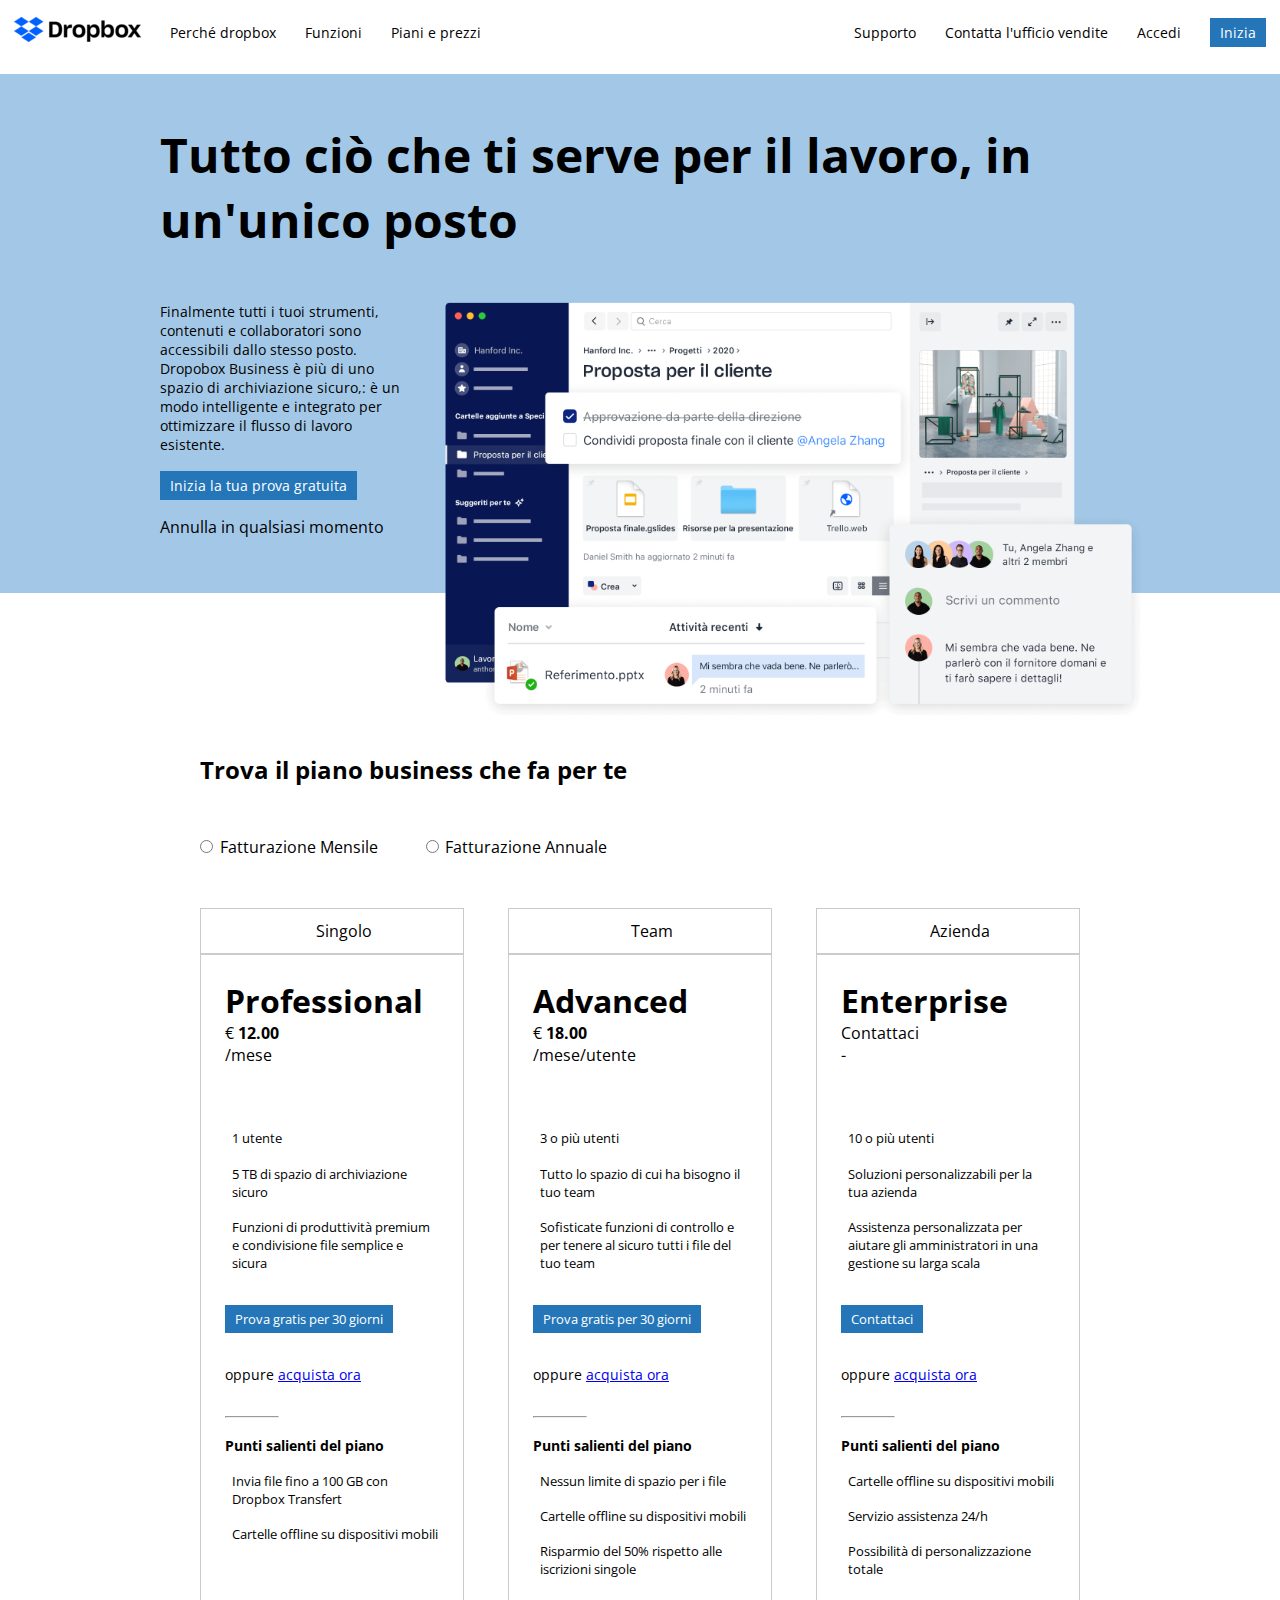
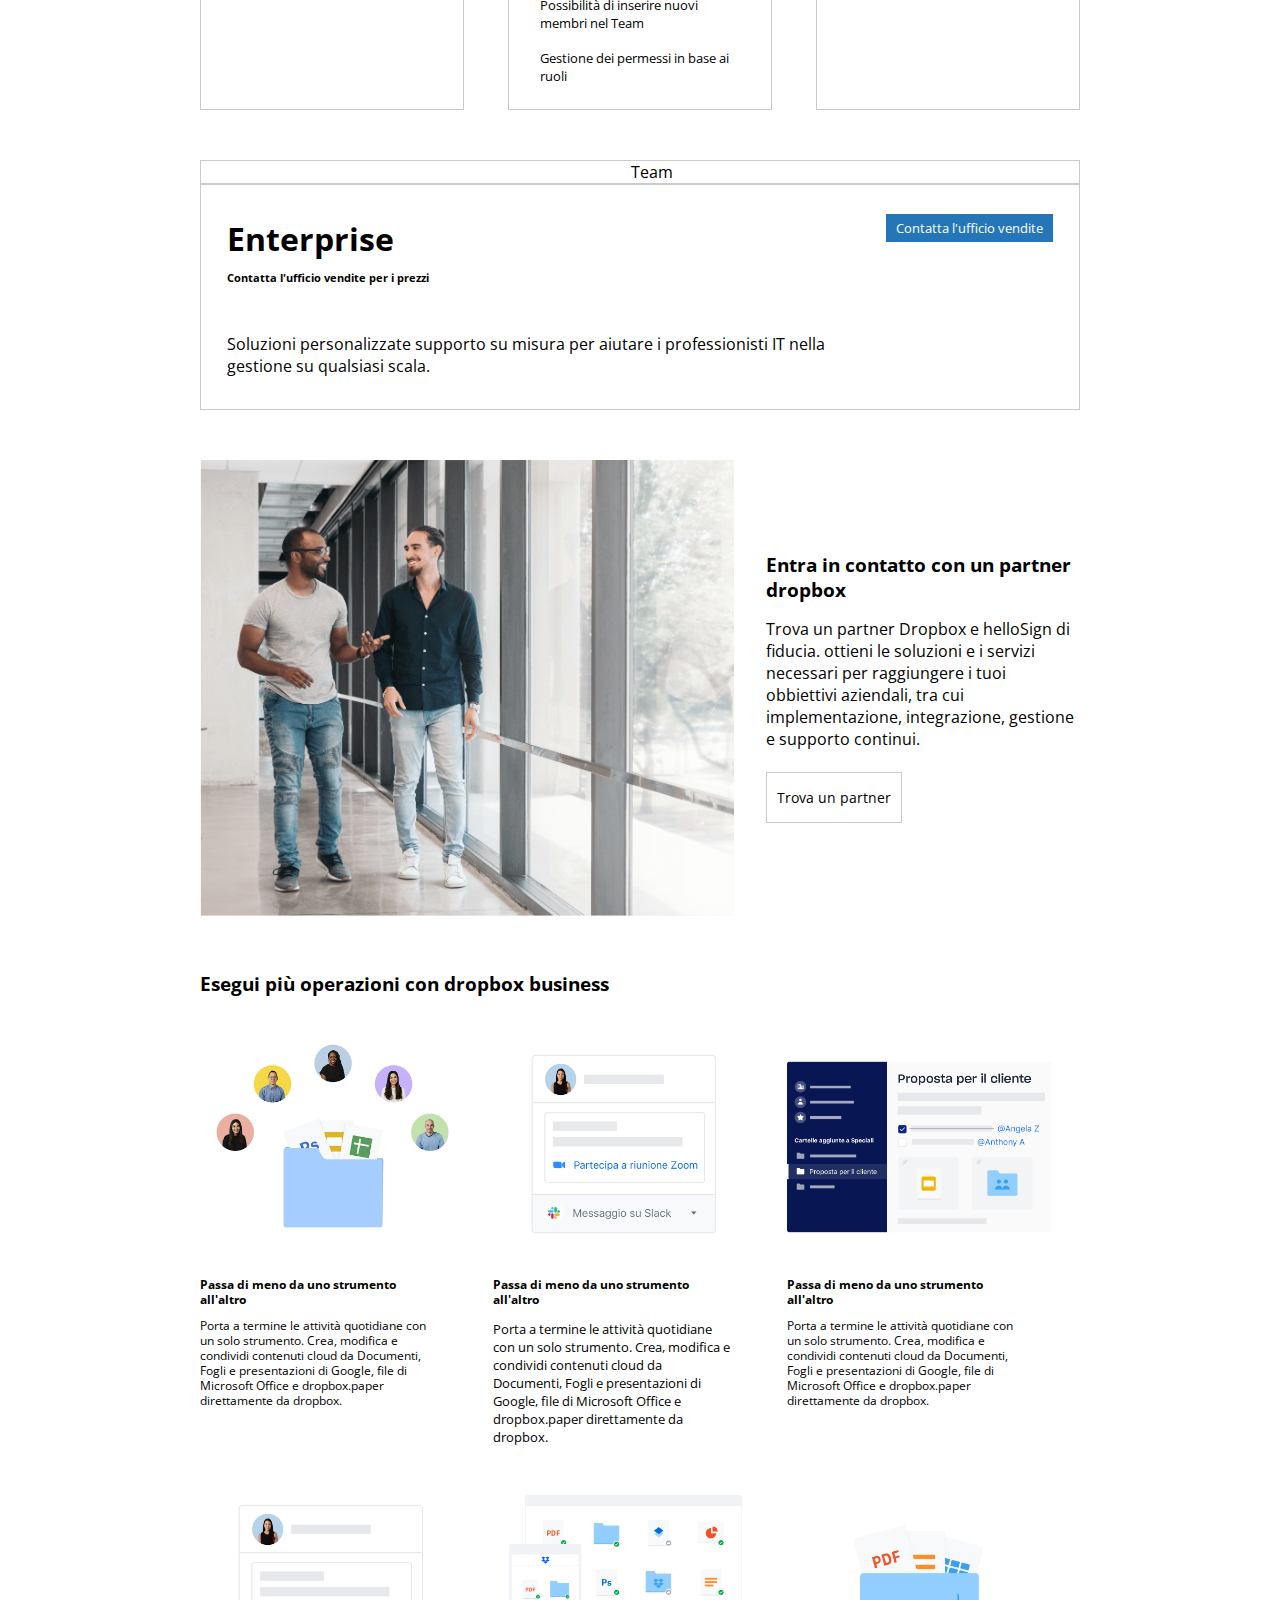
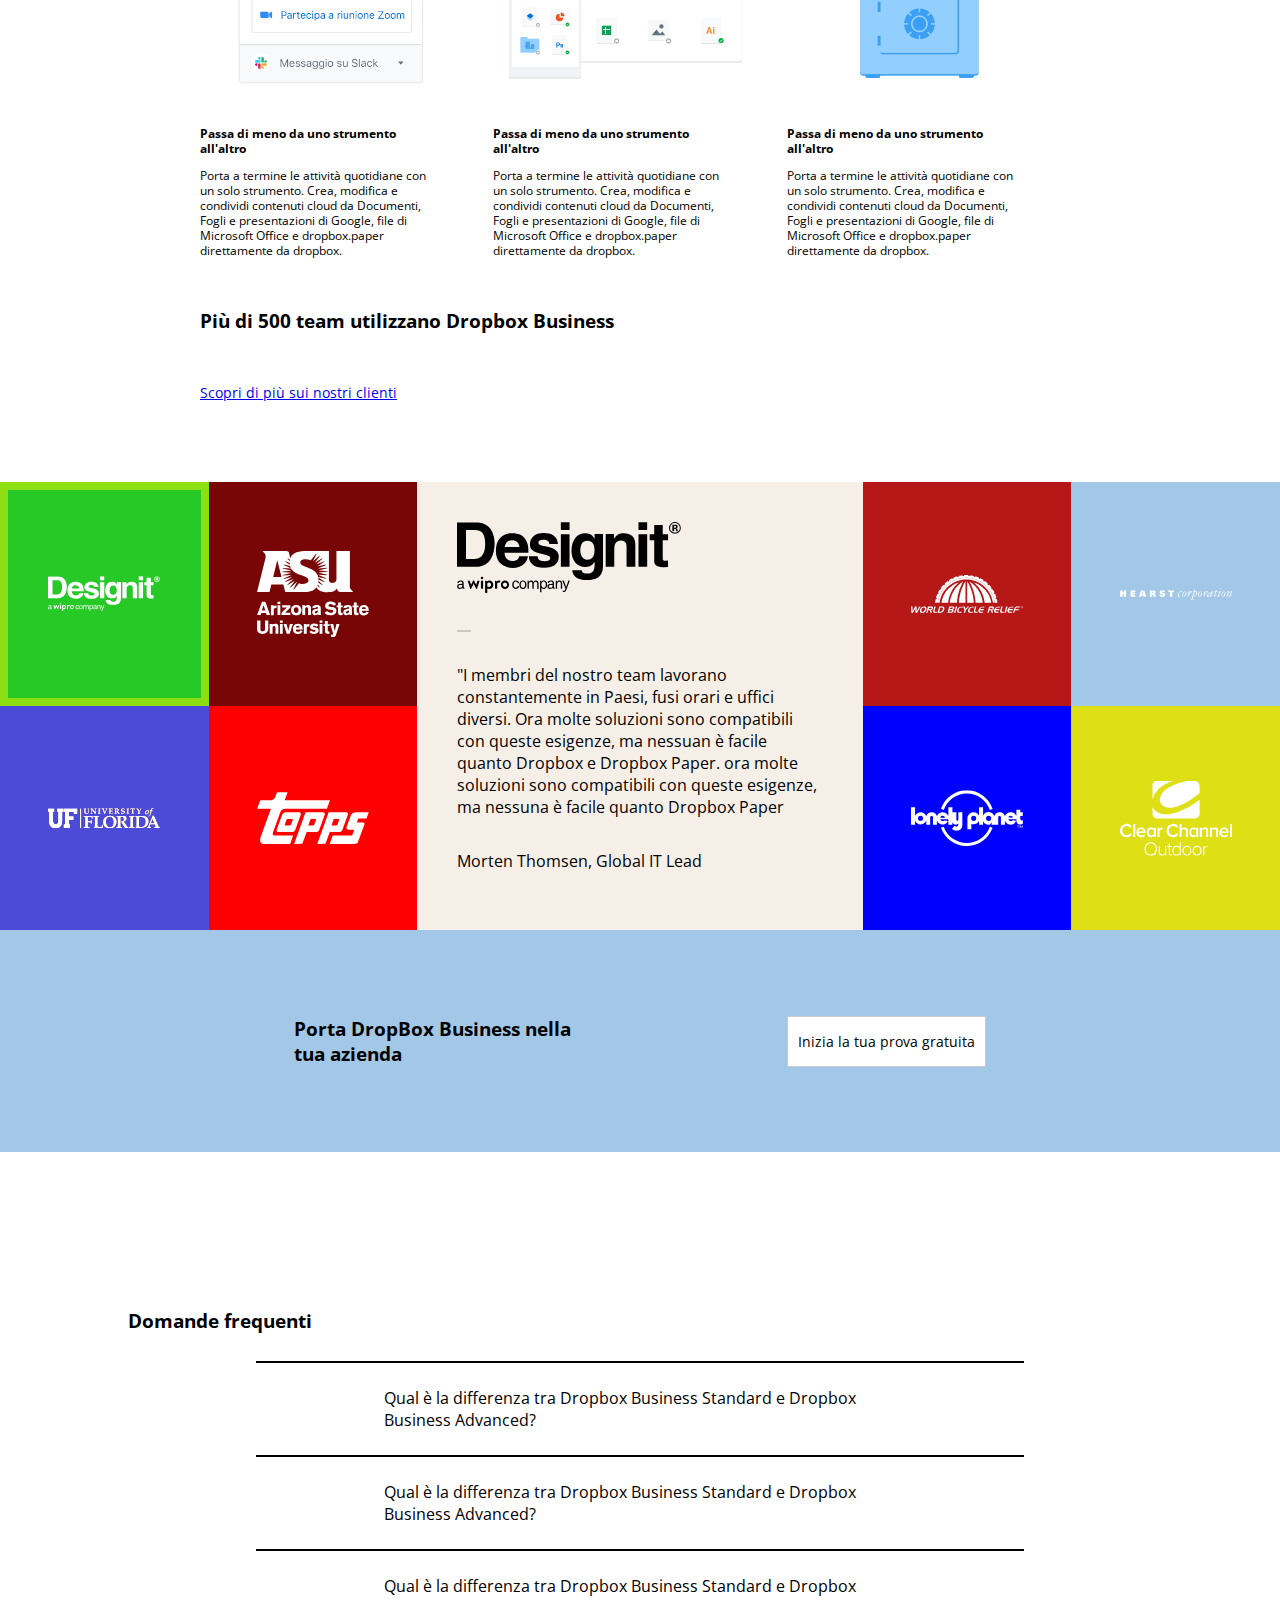
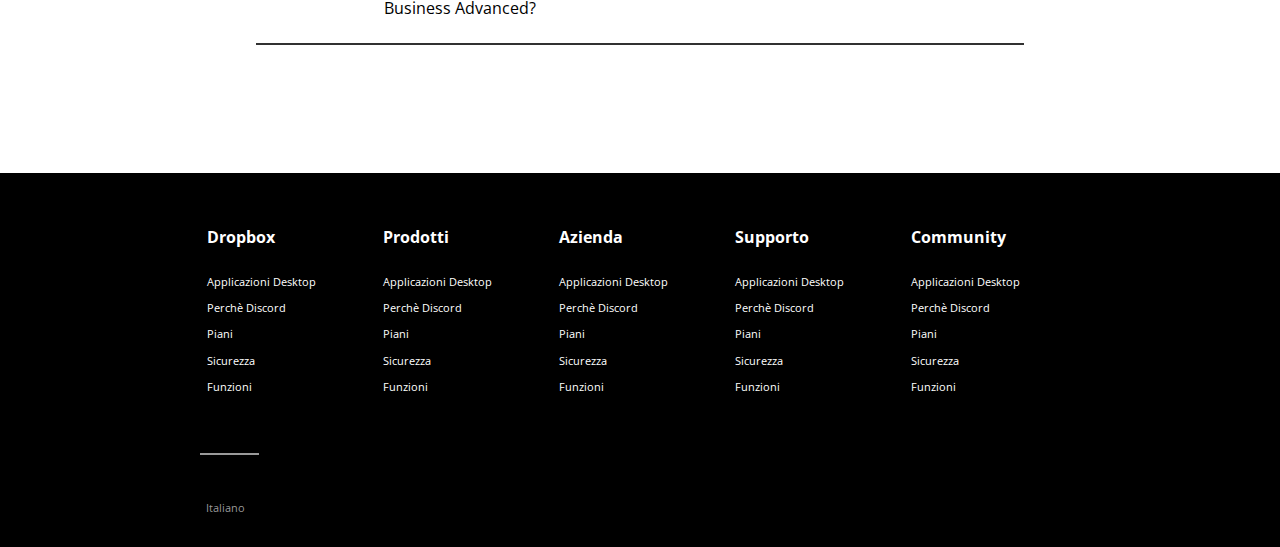
==== commit 574c4b2b: "Correzione testo nelle colonne rispetto alle icone" ====
--- a/index.html
+++ b/index.html
@@ -102,62 +102,119 @@
                         
                         <div class="business-offer-row promotion-row flex">
                             <div class="offer-col">
-                                <div class="margin-1em">
+                                <div class="margin-15em">
                                     <h3 class="title-promotion">Professional</h3>
                                     <span>&euro; <strong>12.00</strong></span>
                                     <div>/mese</div>
                                     <div class="margin-top-30 padding-top-1em">
-                                        <div><i class="fa-solid fa-user-large"></i> 1 utente</div>
-                                        <div><i class="fa-solid fa-folder"></i>5 TB di spazio di archiviazione sicuro</div>
-                                        <div><i class="fa-solid fa-share-nodes"></i>Funzioni di produttività premium e condivisione file semplice e sicura</div>
+                                        <div class="flex">
+                                            <i class="fa-solid fa-user-large"></i>
+                                            <span class="font-size-09"> 1 utente</span>
+                                        </div>
+                                        <div class="flex">
+                                            <i class="fa-solid fa-folder"></i>
+                                            <span class="font-size-09">5 TB di spazio di archiviazione sicuro</span>
+                                        </div>
+                                        <div class="flex">
+                                            <i class="fa-solid fa-share-nodes"></i>
+                                            <span class="font-size-09">Funzioni di produttività premium e condivisione file semplice e sicura</span>
+                                        </div>
                                         <div class="margin-top-bottom-20"><a href="#" class="button-reset button-blue font-size-09">Prova gratis per 30 giorni</a></div>
                                         <div >oppure <a href="#">acquista ora</a></div>
                                         <hr class="margin-right-10em margin-top-2em">
                                         <h4>Punti salienti del piano</h4>
-                                        <div><i class="fa-solid fa-check blue-check"></i>Invia file fino a 100 GB con Dropbox Transfert</div>
-                                        <div><i class="fa-solid fa-check blue-check"></i> Cartelle offline su dispositivi mobili</div>
-                                    </div>
+                                        <div class="flex">
+                                            <i class="fa-solid fa-check blue-check"></i>
+                                            <span class="font-size-09">Invia file fino a 100 GB con Dropbox Transfert</span>
+                                        </div>
+                                        <div class="flex">
+                                            <i class="fa-solid fa-check blue-check "></i>
+                                            <span class="font-size-09"> Cartelle offline su dispositivi mobili</span>
+                                        </div>
+                                        </div>
                                 </div>
                             </div>
 
                             <div class="offer-col">
-                                <div class="margin-1em">
+                                <div class="margin-15em">
                                     <h3 class="title-promotion">Advanced</h3>
                                     <span>&euro; <strong>18.00</strong></span>
                                     <div>/mese/utente</div>
                                     <div class="margin-top-30 padding-top-1em">
-                                        <div><i class="fa-solid fa-users"></i>3 o più utenti</div>
-                                        <div ><i class="fa-solid fa-folder"></i>Tutto di spazio di cui ha bisogno il tuo team</div>
-                                        <div ><i class="fa-solid fa-share-nodes"></i>Sofisticate funzioni di controllo per tenere al sicuro tutti i file del tuo team</div>
+                                        <div class="flex">
+                                            <i class="fa-solid fa-users"></i>
+                                            <span class="font-size-09"> 3 o più utenti</span>
+                                        </div>
+                                        <div class="flex">
+                                            <i class="fa-solid fa-folder"></i>
+                                            <span class="font-size-09">Tutto lo spazio di cui ha bisogno il tuo team</span>
+                                        </div>
+                                        <div class="flex">
+                                            <i class="fa-solid fa-share-nodes"></i>
+                                            <span class="font-size-09">Sofisticate funzioni di controllo e per tenere al sicuro tutti i file del tuo team</span>
+                                        </div>
                                         <div class="margin-top-bottom-20"><a href="#" class="button-reset button-blue font-size-09">Prova gratis per 30 giorni</a></div>
                                         <div>oppure <a href="#">acquista ora</a></div>
                                         <hr class="margin-right-10em margin-top-2em">
                                         <h4>Punti salienti del piano</h4>
-                                        <div><i class="fa-solid fa-check blue-check"></i>Nessun limite di spazio per i file</div>
-                                        <div><i class="fa-solid fa-check blue-check"></i>Cartelle offline su dispositivi mobili</div>
-                                        <div><i class="fa-solid fa-check blue-check"></i>Risparmio del 50% rispetto alle iscrizioni singole</div>
-                                        <div><i class="fa-solid fa-check blue-check"></i>Possibilità di inserire nuovi membri del team</div>
-                                        <div><i class="fa-solid fa-check blue-check"></i>Gestione dei permessi in base ai ruoli</div>
+                                        <div class="flex">
+                                            <i class="fa-solid fa-check blue-check "></i>
+                                            <span class="font-size-09">Nessun limite di spazio per i file</span>
+                                        </div>
+                                        <div class="flex">
+                                            <i class="fa-solid fa-check blue-check "></i>
+                                            <span class="font-size-09">Cartelle offline su dispositivi mobili</span>
+                                        </div>
+                                        <div class="flex">
+                                            <i class="fa-solid fa-check blue-check "></i>
+                                            <span class="font-size-09">Risparmio del 50% rispetto alle iscrizioni singole</span>
+                                        </div>
+                                        <div class="flex">
+                                            <i class="fa-solid fa-check blue-check "></i>
+                                            <span class="font-size-09">Possibilità di inserire nuovi membri nel Team</span>
+                                        </div>
+                                        <div class="flex">
+                                            <i class="fa-solid fa-check blue-check "></i>
+                                            <span class="font-size-09">Gestione dei permessi in base ai ruoli</span>
+                                        </div>
                                     </div>
                                 </div>
                             </div>
 
                             <div class="offer-col">
-                                <div class="margin-1em">
+                                <div class="margin-15em">
                                     <h3 class="title-promotion">Enterprise</h3>
                                     <span>Contattaci</span>
                                     <div>-</div>
                                     <div class="margin-top-30 padding-top-1em">
-                                        <div><i class="fa-solid fa-user-large"></i> 10 o più utenti</div>
-                                        <div><i class="fa-solid fa-folder"></i>Soluzioni personalizzabili per la tua azienda</div>
-                                        <div><i class="fa-solid fa-share-nodes"></i>Assitenza peersonalizzata per aiutare gli amministratori in una gestione su larga scala</div>
+                                        <div class="flex">
+                                            <i class="fa-solid fa-user-large"></i>
+                                            <span class="font-size-09"> 10 o più utenti</span>
+                                        </div>
+                                        <div class="flex">
+                                            <i class="fa-solid fa-folder"></i>
+                                            <span class="font-size-09">Soluzioni personalizzabili per la tua azienda</span>
+                                        </div>
+                                        <div class="flex">
+                                            <i class="fa-solid fa-share-nodes"></i>
+                                            <span class="font-size-09">Assistenza personalizzata per aiutare gli amministratori in una gestione su larga scala</span>
+                                        </div>
                                         <div class="margin-top-bottom-20"><a href="#" class="button-reset button-blue font-size-09">Contattaci</a></div>
                                         <div>oppure <a href="#">acquista ora</a></div>
                                         <hr class="margin-right-10em margin-top-2em">
                                         <h4>Punti salienti del piano</h4>
-                                        <div><i class="fa-solid fa-check blue-check"></i>Cartelle offline su dispositivi mobili</div>
-                                        <div><i class="fa-solid fa-check blue-check"></i>Servizio di assistenza 24/h</div>
-                                        <div><i class="fa-solid fa-check blue-check"></i>Possibilità di personalizzazione totale</div>
+                                        <div class="flex">
+                                            <i class="fa-solid fa-check blue-check "></i>
+                                            <span class="font-size-09"> Cartelle offline su dispositivi mobili</span>
+                                        </div>
+                                        <div class="flex">
+                                            <i class="fa-solid fa-check blue-check "></i>
+                                            <span class="font-size-09">Servizio assistenza 24/h</span>
+                                        </div>
+                                        <div class="flex">
+                                            <i class="fa-solid fa-check blue-check "></i>
+                                            <span class="font-size-09">Possibilità di personalizzazione totale</span>
+                                        </div>
                                     </div>
                                 </div>
                             </div>
@@ -346,12 +403,25 @@
                         <div class="question-row flex ">
                             <div class="question-col">
                                 <div><h3 class="padding-vertical-15em">Domande frequenti</h3></div>
-                                <div class="border-top-color-gray "></div>
-                                <div class="border-top padding-vertical-15em">Qual è la differenza tra Dropbox Business Standard e Dropbox Business Advanced?<i class="fa-solid fa-angle-down padding-left-10"></i></div>
-                                <div class="border-top-color-gray"></div>
-                                <div class="border-top padding-vertical-15em">Qual è la differenza tra Dropbox Business Standard e Dropbox Business Advanced?<i class="fa-solid fa-angle-down padding-left-10"></i></div>
-                                <div class="border-top-color-gray "></div>
-                                <div class="border-top padding-vertical-15em">Qual è la differenza tra Dropbox Business Standard e Dropbox Business Advanced?<i class="fa-solid fa-angle-down padding-left-10"></i></div>
+                                <div class="border-top-color-gray ">
+                                <div class="border-top padding-vertical-15em margin-0-8em">Qual è la differenza tra Dropbox Business Standard e Dropbox Business Advanced?<i class="fa-solid fa-angle-down padding-left-22"></i></div>
+                                <div class="panel">
+                                    <p>Lorem ipsum dolor sit amet, consectetur adipisicing elit, sed do eiusmod tempor incididunt ut labore et dolore magna aliqua. Ut enim ad minim veniam, quis nostrud exercitation ullamco laboris nisi ut aliquip ex ea commodo consequat.</p>
+                                </div>
+                                  </div>
+                                <div class="border-top-color-gray">
+                                <div class="border-top padding-vertical-15em margin-0-8em">Qual è la differenza tra Dropbox Business Standard e Dropbox Business Advanced?<i class="fa-solid fa-angle-down padding-left-22"></i></div>
+                                <div class="panel">
+                                    <p>Lorem ipsum dolor sit amet, consectetur adipisicing elit, sed do eiusmod tempor incididunt ut labore et dolore magna aliqua. Ut enim ad minim veniam, quis nostrud exercitation ullamco laboris nisi ut aliquip ex ea commodo consequat.</p>
+                                </div>
+                                  </div>
+                                <div class="border-top-color-gray">
+                                <div class="border-top padding-vertical-15em margin-0-8em">Qual è la differenza tra Dropbox Business Standard e Dropbox Business Advanced?<i class="fa-solid fa-angle-down padding-left-22"></i>
+                                <div class="panel">
+                                    <p>Lorem ipsum dolor sit amet, consectetur adipisicing elit, sed do eiusmod tempor incididunt ut labore et dolore magna aliqua. Ut enim ad minim veniam, quis nostrud exercitation ullamco laboris nisi ut aliquip ex ea commodo consequat.</p>
+                                </div>
+                                  </div>
+                            </div>
                                 <div class="border-bottom-color-gray"></div>
                             </div>
                         </div>
@@ -359,15 +429,6 @@
 
                 </section>
             </main>
-
-
-
-
-
-
-
-
-
 
 
             <!-- Footer -->
@@ -434,7 +495,7 @@
                     <div class="footer-container">
                         <div class="bottom-container border-top">
                             <div class="footer-logo-col">
-                                <div class="border-top-color-gray font-size-07 padding-top-4em"><i class="fa-solid fa-earth-europe"></i>Italiano<i class="fa-solid fa-angle-up padding-left"></i>
+                                <div class="language font-size-07 padding-top-4em"><i class="fa-solid fa-earth-europe"></i>Italiano<i class="fa-solid fa-angle-up padding-left"></i>
                                 </div>
                             </div>
                         </div>
--- a/css/style.css
+++ b/css/style.css
@@ -4,6 +4,7 @@
     box-sizing: border-box;
     font-family: 'Noto Nastaliq Urdu', serif;
     font-family: 'Open Sans', sans-serif;
+    
 }
 
 /* Colore testo */
@@ -85,6 +86,10 @@
     margin: 1em;
 }
 
+.margin-15em{
+    margin: 1.5em;
+}
+
 .margin-right-3em{
     margin-right: 3em;
 }
@@ -108,8 +113,8 @@
     padding-left: 0.8em;
 }
 
-.padding-left-10{
-    padding-left: 10em;
+.padding-left-22{
+    padding-left: 22em;
 }
 
 .padding-top-4em{
@@ -243,17 +248,19 @@
     font-size: 2em;
     font-weight: bolder;
 }
+
 .blue-check{
+    padding-top: 0.3em;
     color: rgb(64, 64, 239);
-}
-
-.blue-check{
-    padding-right:0.5em;
-}
-
+
+}
+
+.icon:before{
+    content: "<i class="fa-solid fa-check"></i>" ;
+}
 
 .padding-top-1em div,h4{
-    padding-top: 2em;
+    padding-top: 1.2em;
     font-size: 0.9em;
 }
 
@@ -336,10 +343,9 @@
  
  /* Sezione Loghi */
 
+
  .logos-row{
     width: 100%;
-    height: 25em;
-    padding-bottom: 10em;
  }
 
  .logos-col{
@@ -416,7 +422,6 @@
 /* dropbox business section */
 
 .dropboxbusiness-container{
-    margin-top: 3em;
     padding: 5em 0em;
     width: 100%;
     background-color: rgb(163, 200, 231);
@@ -500,17 +505,38 @@
 }
 
 .border-top-color-gray{
+    margin: 0em 8em;
     border-top: 2px solid;
-    color:  rgba(191, 191, 191, 0.807);
+    color:  rgb(0, 0, 0);
 }
 
 .border-bottom-color-gray{
+    margin: 0em 8em;
     border-bottom: 2px solid;
-    color:  rgba(191, 191, 191, 0.807);
-}
-
+    color:  rgba(0, 0, 0, 0.807);
+}
+
+.language{
+    border-top: 2px solid;
+    color:  rgba(191, 191, 191, 0.807); 
+}
 .border-bottom{
     margin-right: 22em;
     border-bottom: 2px solid;
     color:  rgba(191, 191, 191, 0.807);
 }
+
+
+
+/* prova bonus */
+.margin-0-8em{
+    margin: 0em 8em;
+}
+
+.panel{
+    display: none;
+}
+
+.active .panel:hover{
+    display: contents;
+}
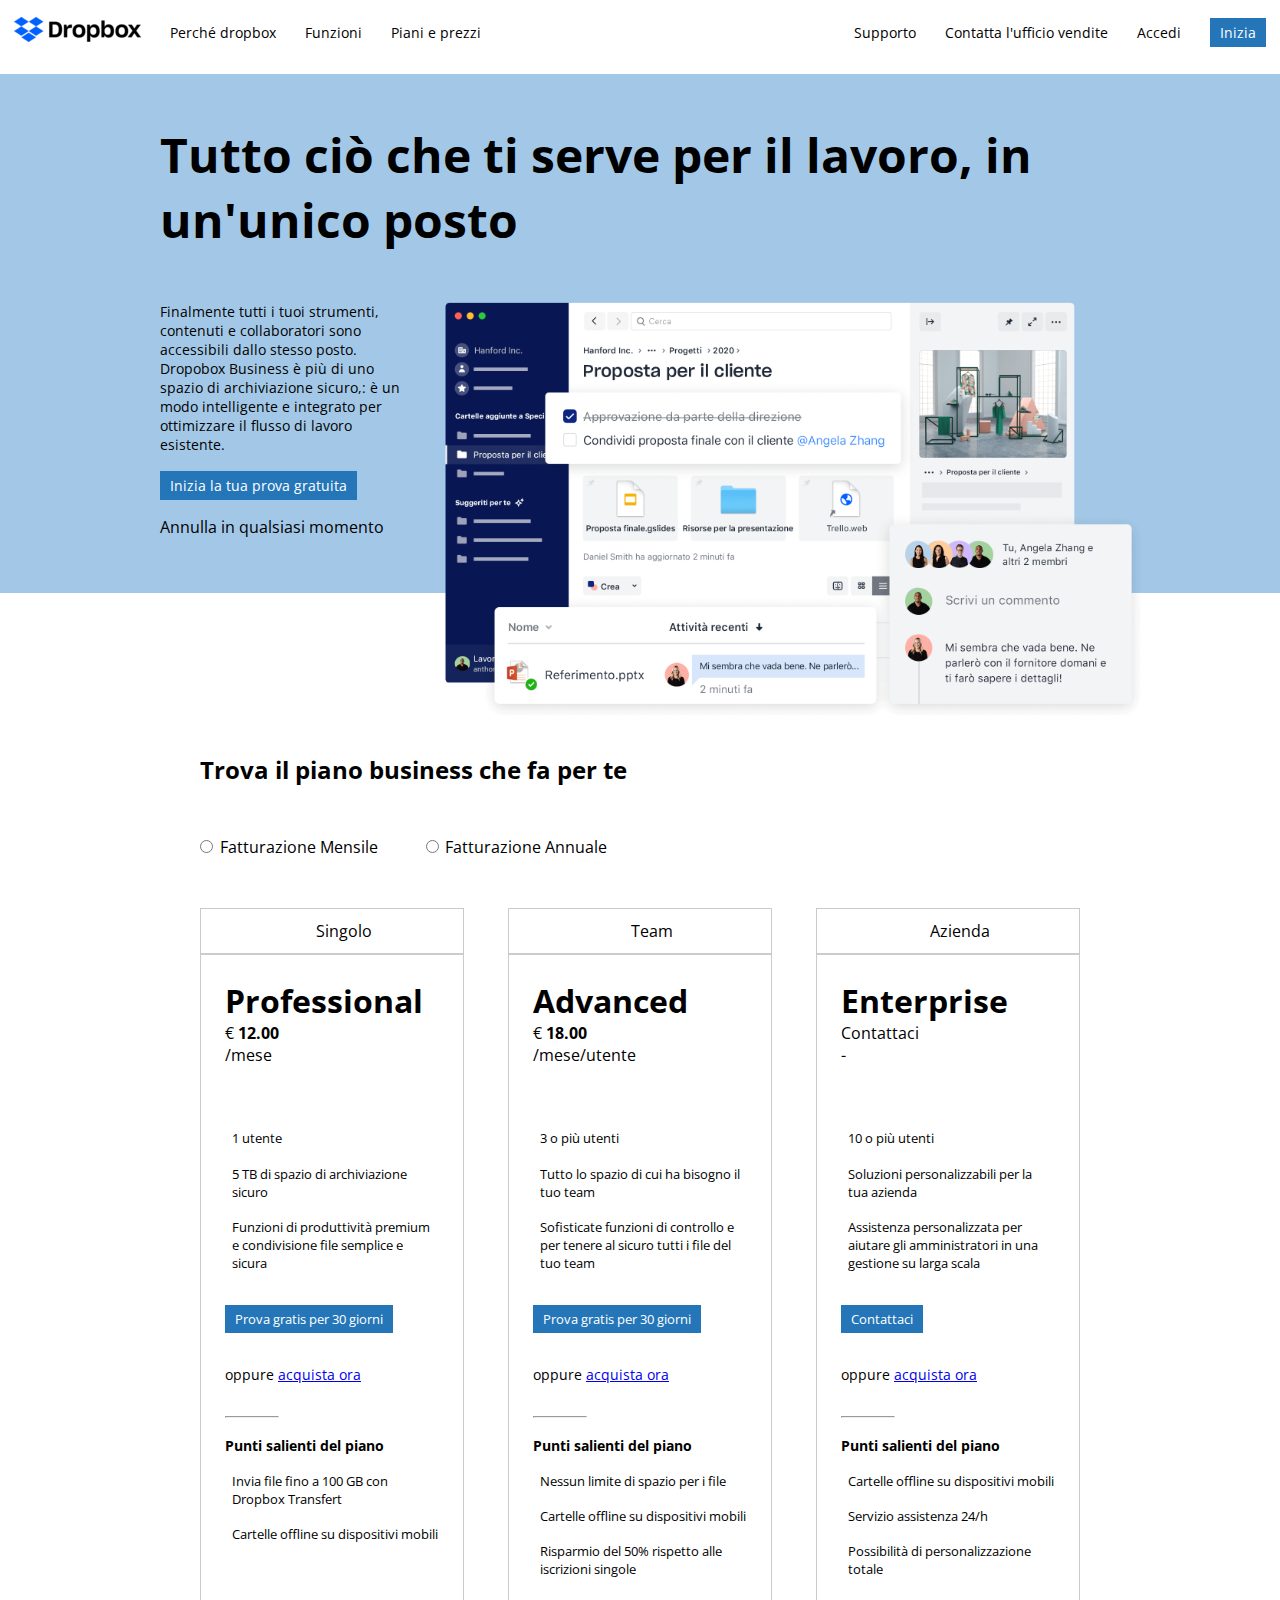
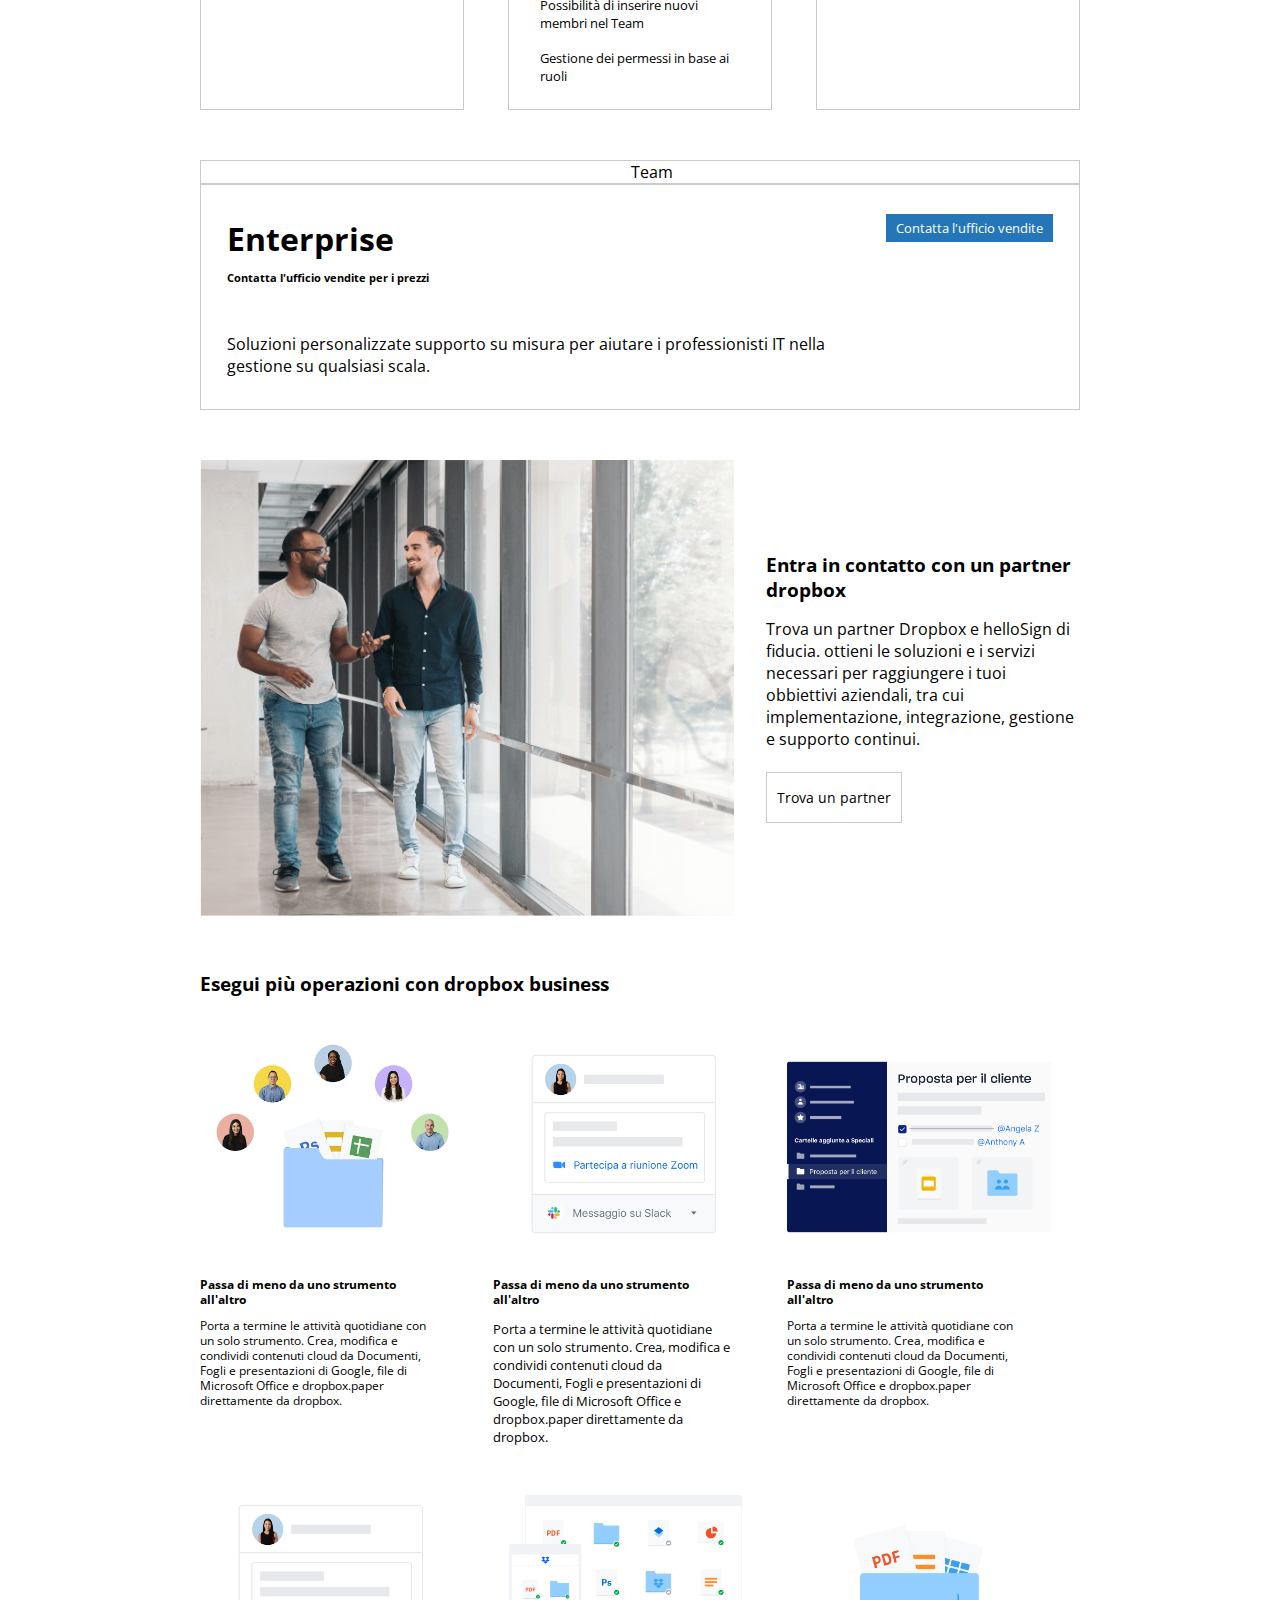
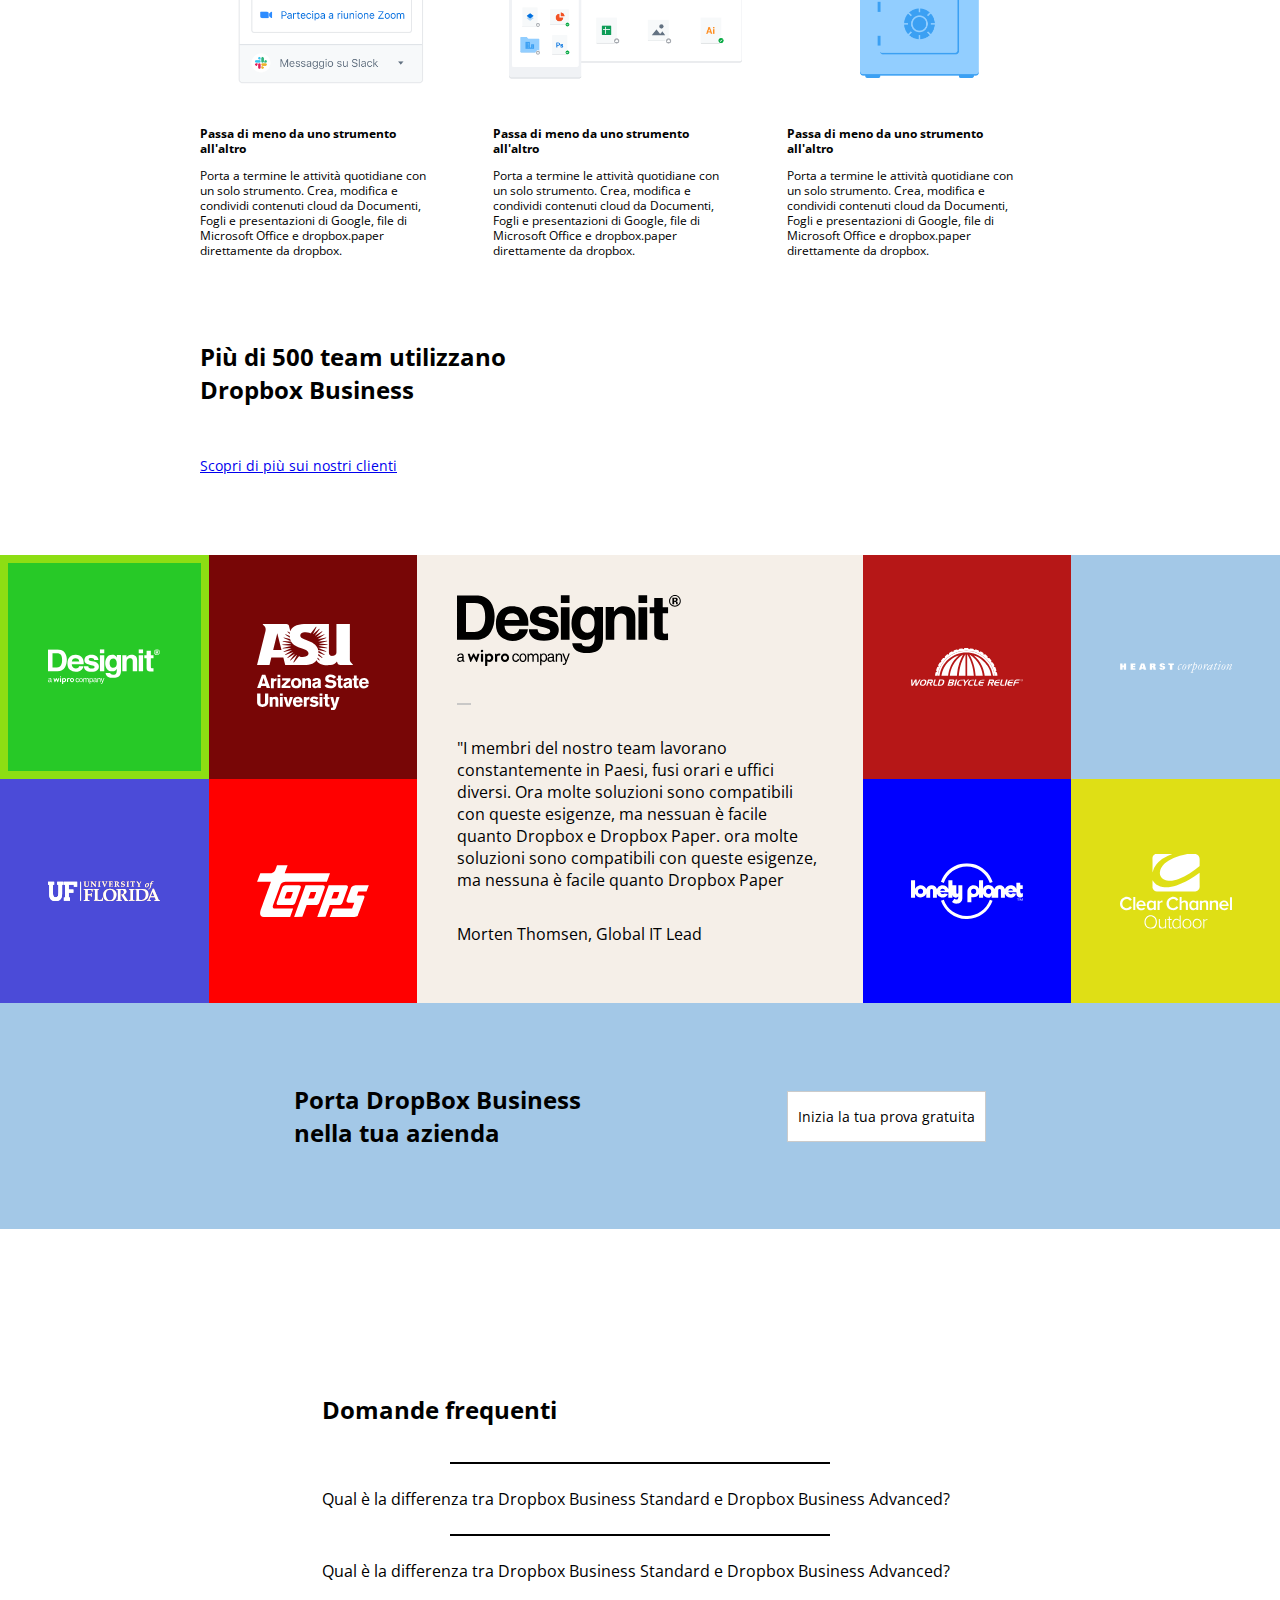
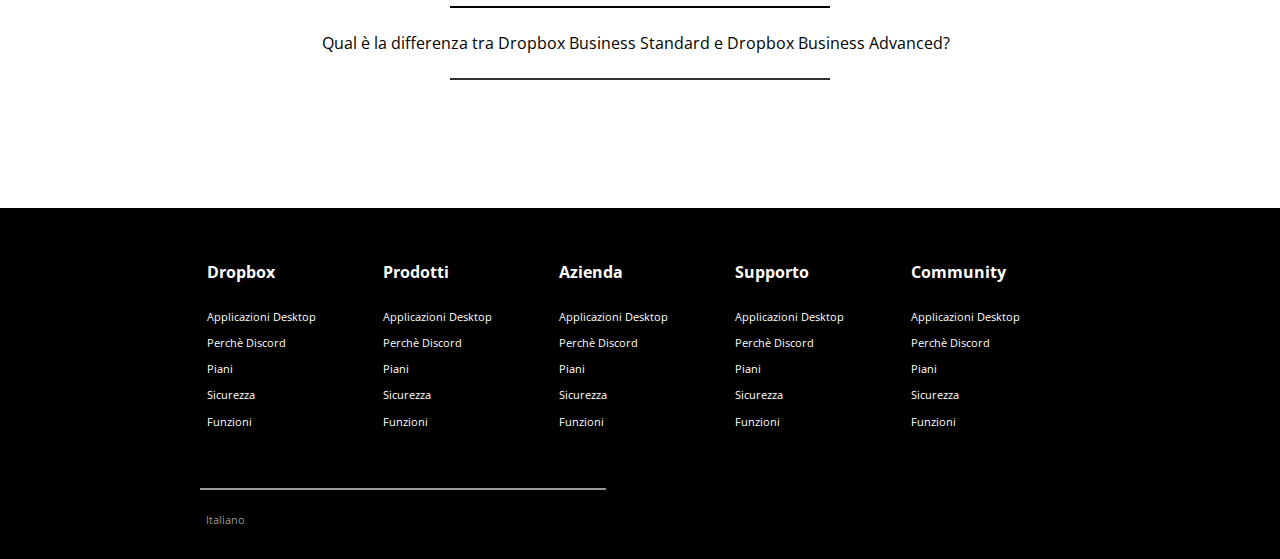
==== commit 54e15196: "Correzione titoli" ====
--- a/index.html
+++ b/index.html
@@ -77,7 +77,7 @@
                     <div class="first-business-container">
                         <div class="row">
                             <div class="business-col">
-                                <h2>Trova il piano business che fa per te</h2>
+                                <h3 class="font-size-title">Trova il piano business che fa per te</h3>
                             </div>
                         </div>
                             <div class="business-col flex">
@@ -319,8 +319,8 @@
                                 </div>
                             </div>
 
-                            <div class="margin-top-50">
-                                <h3>Più di 500 team utilizzano Dropbox Business</h3>
+                            <div class="margin-top-50 padding-top-4em ">
+                                <h3 class="font-size-title">Più di 500 team utilizzano Dropbox Business</h3>
                                 <div class="margin-top-50 font-size-09">
                                     <a href="#">Scopri di più sui nostri clienti</a>
                                 </div>
@@ -389,7 +389,7 @@
                     <div class="dropboxbusiness-container flex">
                         <div class="dropboxbusiness-row">
                             <div class="dropboxbusiness-col flex">
-                                <div class="dropboxbusiness-col-title"><h3>Porta DropBox Business nella tua azienda</h3></div>
+                                <div class="dropboxbusiness-col-title"><h3 class="font-size-title">Porta DropBox Business nella tua azienda</h3></div>
                                 <div class="margin-top-bottom-20"><a href="#" class="button-reset button-white font-size-09">Inizia la tua prova gratuita</a></div>
                             </div>
                         </div>
@@ -402,26 +402,13 @@
                     <div class="question-container flex flex-center">
                         <div class="question-row flex ">
                             <div class="question-col">
-                                <div><h3 class="padding-vertical-15em">Domande frequenti</h3></div>
-                                <div class="border-top-color-gray ">
-                                <div class="border-top padding-vertical-15em margin-0-8em">Qual è la differenza tra Dropbox Business Standard e Dropbox Business Advanced?<i class="fa-solid fa-angle-down padding-left-22"></i></div>
-                                <div class="panel">
-                                    <p>Lorem ipsum dolor sit amet, consectetur adipisicing elit, sed do eiusmod tempor incididunt ut labore et dolore magna aliqua. Ut enim ad minim veniam, quis nostrud exercitation ullamco laboris nisi ut aliquip ex ea commodo consequat.</p>
-                                </div>
-                                  </div>
-                                <div class="border-top-color-gray">
-                                <div class="border-top padding-vertical-15em margin-0-8em">Qual è la differenza tra Dropbox Business Standard e Dropbox Business Advanced?<i class="fa-solid fa-angle-down padding-left-22"></i></div>
-                                <div class="panel">
-                                    <p>Lorem ipsum dolor sit amet, consectetur adipisicing elit, sed do eiusmod tempor incididunt ut labore et dolore magna aliqua. Ut enim ad minim veniam, quis nostrud exercitation ullamco laboris nisi ut aliquip ex ea commodo consequat.</p>
-                                </div>
-                                  </div>
-                                <div class="border-top-color-gray">
-                                <div class="border-top padding-vertical-15em margin-0-8em">Qual è la differenza tra Dropbox Business Standard e Dropbox Business Advanced?<i class="fa-solid fa-angle-down padding-left-22"></i>
-                                <div class="panel">
-                                    <p>Lorem ipsum dolor sit amet, consectetur adipisicing elit, sed do eiusmod tempor incididunt ut labore et dolore magna aliqua. Ut enim ad minim veniam, quis nostrud exercitation ullamco laboris nisi ut aliquip ex ea commodo consequat.</p>
-                                </div>
-                                  </div>
-                            </div>
+                                <div><h3 class="font-size-big padding-vertical-15em">Domande frequenti</h3></div>
+                                <div class="border-top-color-gray "></div>
+                                <div class="border-top padding-vertical-15em">Qual è la differenza tra Dropbox Business Standard e Dropbox Business Advanced?<i class="fa-solid fa-angle-down padding-left-10"></i></div>
+                                <div class="border-top-color-gray"></div>
+                                <div class="border-top padding-vertical-15em">Qual è la differenza tra Dropbox Business Standard e Dropbox Business Advanced?<i class="fa-solid fa-angle-down padding-left-10"></i></div>
+                                <div class="border-top-color-gray "></div>
+                                <div class="border-top padding-vertical-15em">Qual è la differenza tra Dropbox Business Standard e Dropbox Business Advanced?<i class="fa-solid fa-angle-down padding-left-10"></i></div>
                                 <div class="border-bottom-color-gray"></div>
                             </div>
                         </div>
--- a/css/style.css
+++ b/css/style.css
@@ -118,7 +118,8 @@
 }
 
 .padding-top-4em{
-    padding-top: 4em;
+    padding-right: 31em;
+    padding-top: 2em;
 }
 
 .padding-top-2em{
@@ -152,6 +153,9 @@
     font-size: 0.9em;
 }
 
+.font-size-title{
+    font-size: 1.5em;
+}
 /* Header */
 
 .row-header{
@@ -463,7 +467,6 @@
 
 
 
-/* Fine bonus */
  /* Footer */
 
  .footer-container{
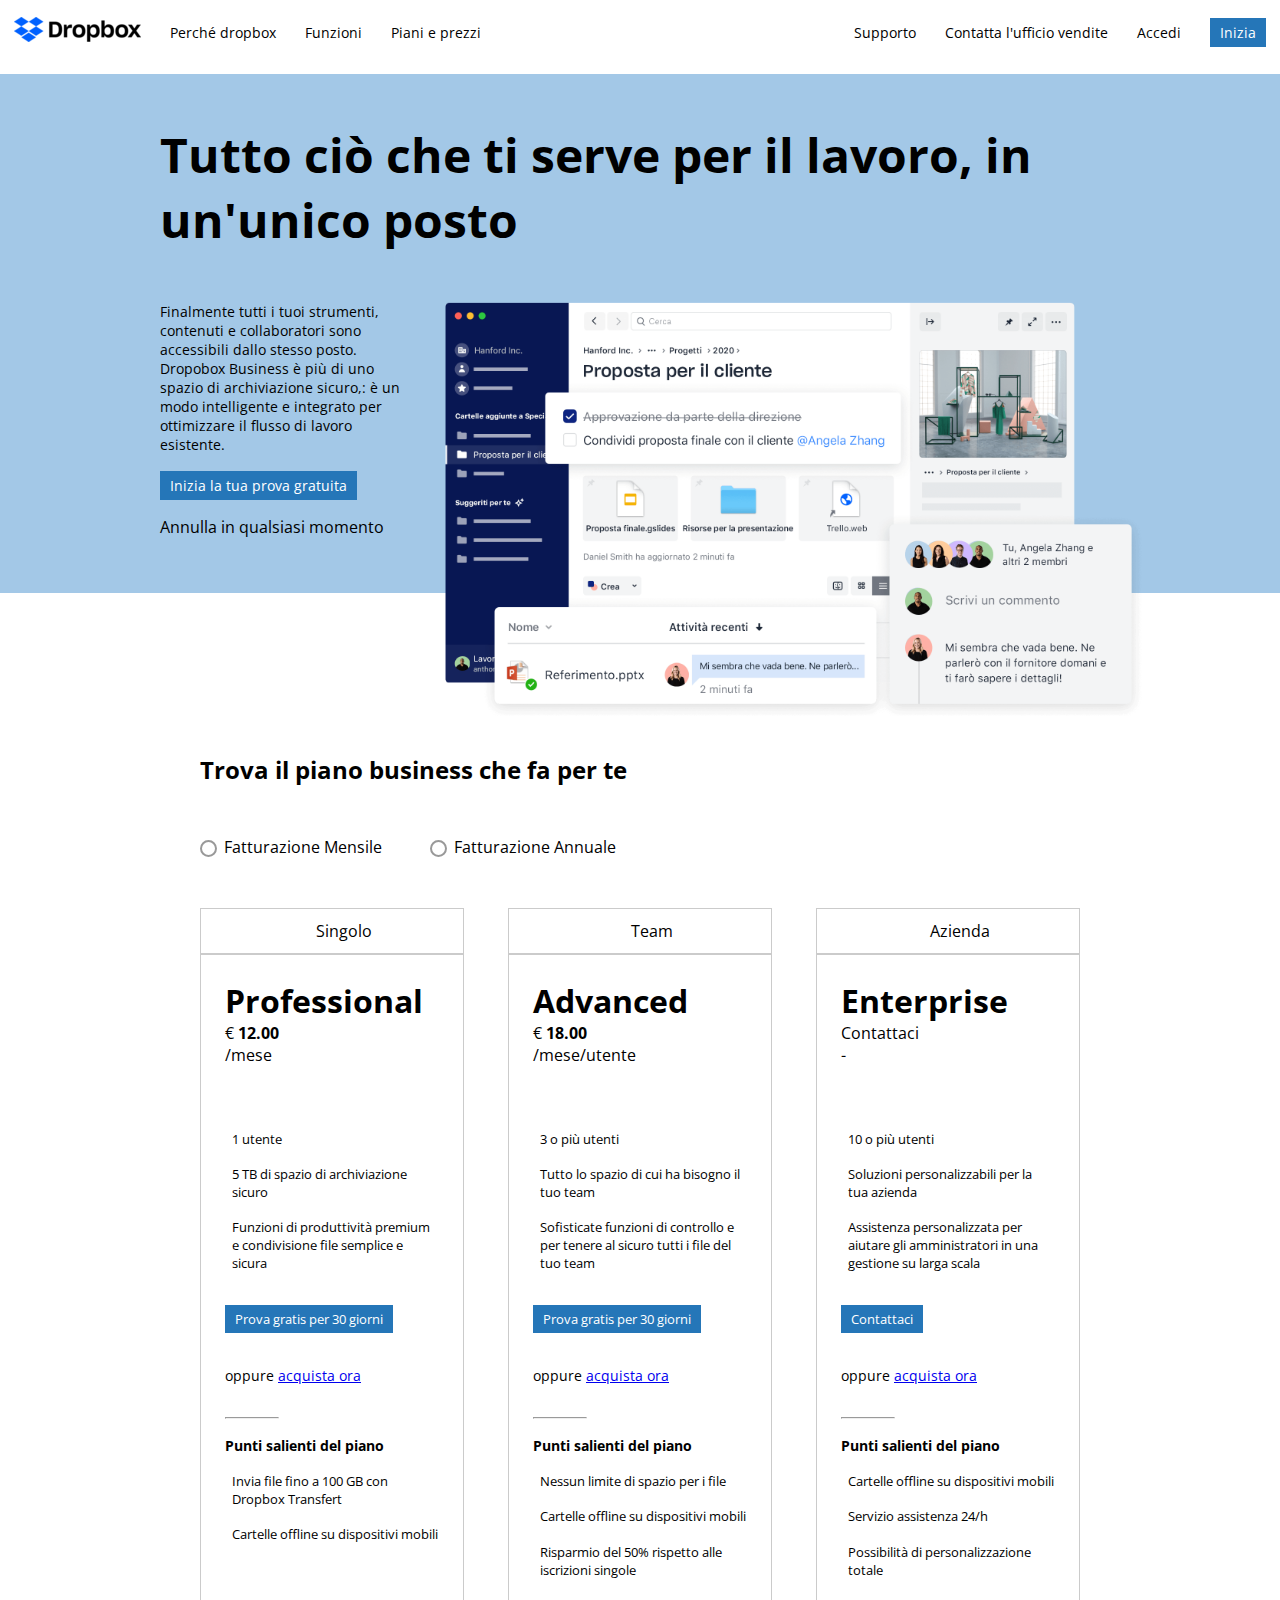
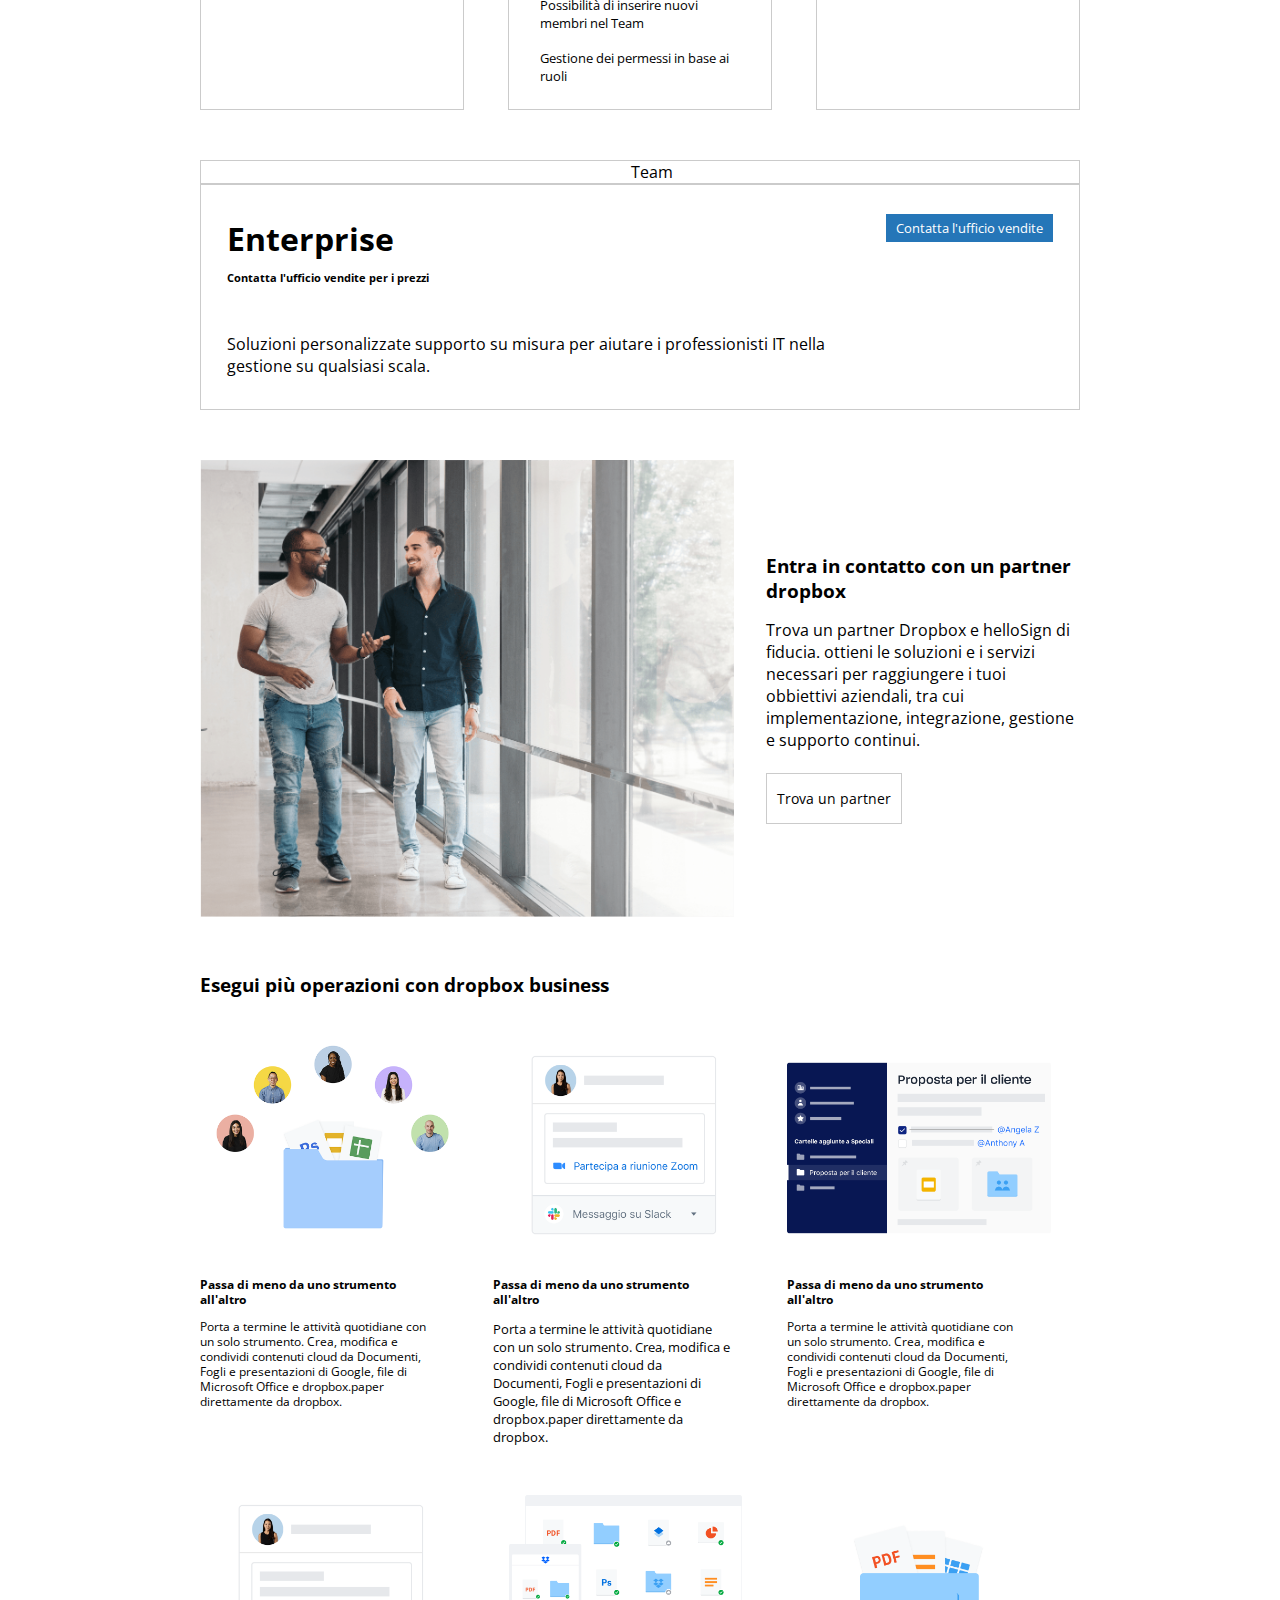
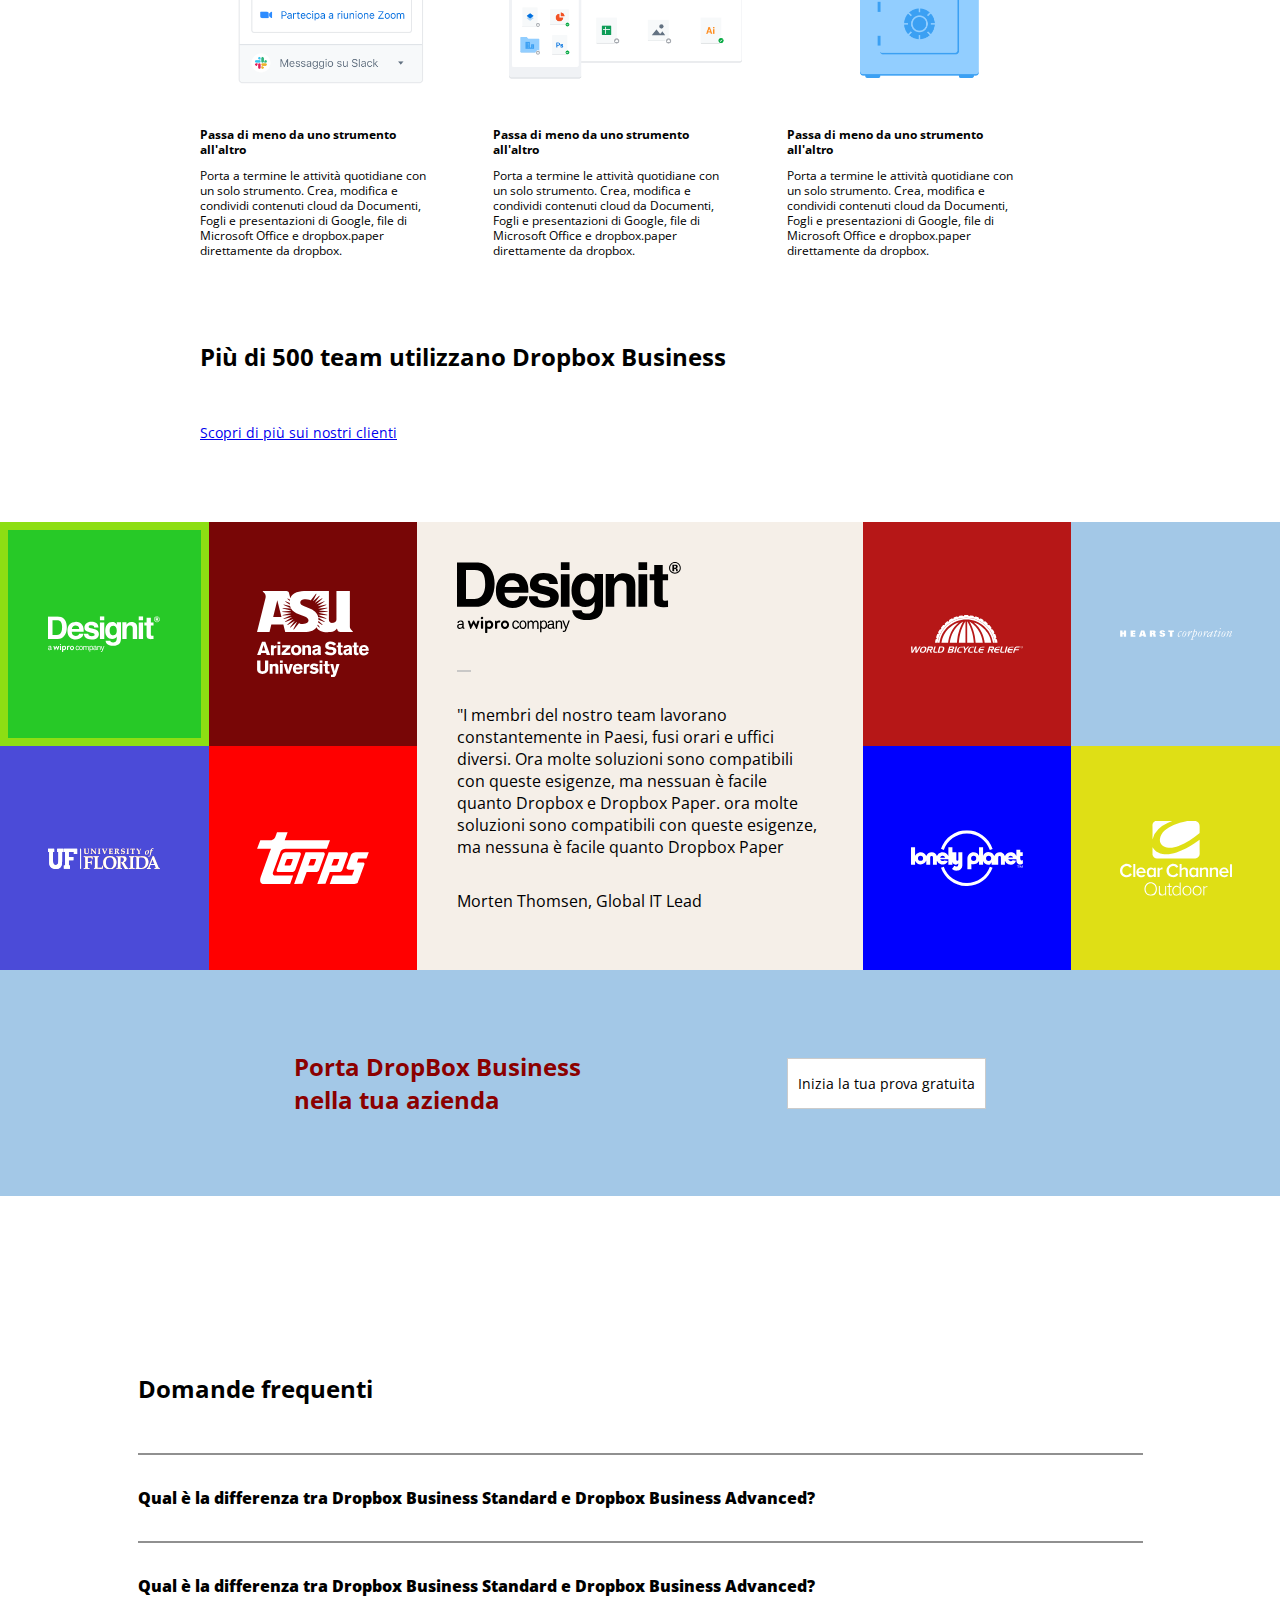
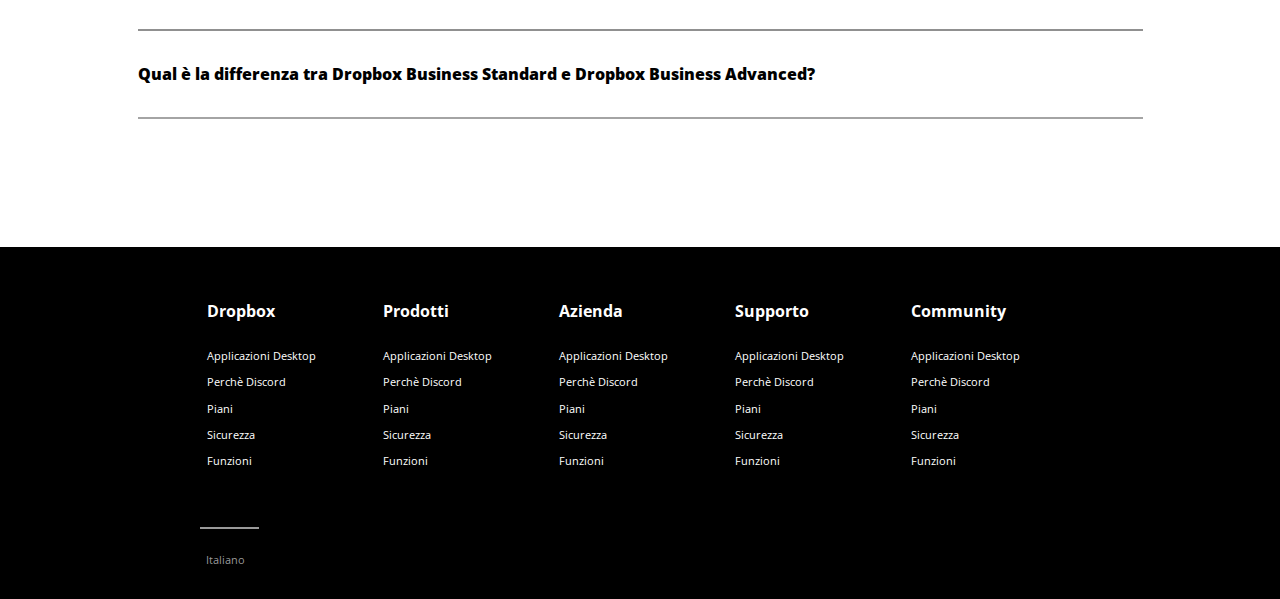
==== commit e681ae23: "Section con domande frequenti corretta, commenti cambiati." ====
--- a/index.html
+++ b/index.html
@@ -48,7 +48,7 @@
 
             <main>
                 
-                <!-- Prima sezione -->
+                <!-- Prima sezione Jumbo-->
                 <section class="section-jumbo">
                     <div class="first-jumbo-container">
                         <div class="row">
@@ -73,6 +73,7 @@
 
 
                 <!-- Sezione offerte-->
+
                 <section class="margin-top-50 section">
                     <div class="first-business-container">
                         <div class="row">
@@ -87,7 +88,9 @@
                         </div>
                     </section>
                     <section>
-                            <!-- Sezione offerte piani tariffari-->
+
+                         <!-- Sezione piani tariffari-->
+
                         <div class="business-col promotion-row flex">
                             <div class="promotion-col flex">
                                 <span><i class="padding-right-1em fa-solid fa-user-large"></i>Singolo</span>
@@ -262,7 +265,7 @@
                     </div>
                 </section>
 
-          <!--  Sezione operazioni dropbox business  -->
+                 <!--  Sezione operazioni dropbox business  -->
 
                 <section>
                     <div class="operation-container flex margin-top-50 ">
@@ -319,7 +322,9 @@
                                 </div>
                             </div>
 
-                            <div class="margin-top-50 padding-top-4em ">
+                            <!-- Dopbox business -->
+
+                            <div class="margin-top-50 padding-top-2em ">
                                 <h3 class="font-size-title">Più di 500 team utilizzano Dropbox Business</h3>
                                 <div class="margin-top-50 font-size-09">
                                     <a href="#">Scopri di più sui nostri clienti</a>
@@ -383,13 +388,13 @@
 
                 </section>
 
-                <!--  dropbox business section  -->
+                <!--  Dropbox business section  -->
 
                 <section>
                     <div class="dropboxbusiness-container flex">
                         <div class="dropboxbusiness-row">
                             <div class="dropboxbusiness-col flex">
-                                <div class="dropboxbusiness-col-title"><h3 class="font-size-title">Porta DropBox Business nella tua azienda</h3></div>
+                                <div class="dropboxbusiness-col-title"><h3 class="font-size-title color-darkred">Porta DropBox Business nella tua azienda</h3></div>
                                 <div class="margin-top-bottom-20"><a href="#" class="button-reset button-white font-size-09">Inizia la tua prova gratuita</a></div>
                             </div>
                         </div>
@@ -402,13 +407,13 @@
                     <div class="question-container flex flex-center">
                         <div class="question-row flex ">
                             <div class="question-col">
-                                <div><h3 class="font-size-big padding-vertical-15em">Domande frequenti</h3></div>
+                                <div><h3 class="font-size-big padding-vertical-2em">Domande frequenti</h3></div>
+                                <div class="border-top-color-gray"></div>
+                                <div class="border-top padding-vertical-2em font-weight-900">Qual è la differenza tra Dropbox Business Standard e Dropbox Business Advanced?<i class="fa-solid fa-angle-down margin-left-20em"></i></div>
+                                <div class="border-top-color-gray"></div>
+                                <div class="border-top padding-vertical-2em font-weight-900">Qual è la differenza tra Dropbox Business Standard e Dropbox Business Advanced?<i class="fa-solid fa-angle-down margin-left-20em"></i></div>
                                 <div class="border-top-color-gray "></div>
-                                <div class="border-top padding-vertical-15em">Qual è la differenza tra Dropbox Business Standard e Dropbox Business Advanced?<i class="fa-solid fa-angle-down padding-left-10"></i></div>
-                                <div class="border-top-color-gray"></div>
-                                <div class="border-top padding-vertical-15em">Qual è la differenza tra Dropbox Business Standard e Dropbox Business Advanced?<i class="fa-solid fa-angle-down padding-left-10"></i></div>
-                                <div class="border-top-color-gray "></div>
-                                <div class="border-top padding-vertical-15em">Qual è la differenza tra Dropbox Business Standard e Dropbox Business Advanced?<i class="fa-solid fa-angle-down padding-left-10"></i></div>
+                                <div class="border-top padding-vertical-2em font-weight-900">Qual è la differenza tra Dropbox Business Standard e Dropbox Business Advanced?<i class="fa-solid fa-angle-down margin-left-20em"></i></div>
                                 <div class="border-bottom-color-gray"></div>
                             </div>
                         </div>
@@ -482,7 +487,7 @@
                     <div class="footer-container">
                         <div class="bottom-container border-top">
                             <div class="footer-logo-col">
-                                <div class="language font-size-07 padding-top-4em"><i class="fa-solid fa-earth-europe"></i>Italiano<i class="fa-solid fa-angle-up padding-left"></i>
+                                <div class="language font-size-07 padding-top-2em"><i class="fa-solid fa-earth-europe"></i>Italiano<i class="fa-solid fa-angle-up padding-left"></i>
                                 </div>
                             </div>
                         </div>
--- a/css/style.css
+++ b/css/style.css
@@ -13,6 +13,10 @@
     color: white;
 }
 
+.color-darkred{
+    color: darkred;
+}
+
 /* flex */
 
 .flex{
@@ -97,6 +101,10 @@
     margin-right: 0.5em;
 }
 
+.margin-left-20em{
+    margin-left: 20em;
+}
+
 .padding-bottom{
     padding-bottom: 2em;
 }
@@ -117,21 +125,20 @@
     padding-left: 22em;
 }
 
-.padding-top-4em{
-    padding-right: 31em;
-    padding-top: 2em;
-}
-
 .padding-top-2em{
     padding-top: 2em;
 }
 
+.padding-top-2em{
+    padding-top: 2em;
+}
+
 .padding-top-1em{
     padding-top: 1em;
 }
 
-.padding-vertical-15em{
-    padding: 1.5em 0em;
+.padding-vertical-2em{
+    padding: 2em 0em;
 }
 /* Icone */
 
@@ -176,7 +183,7 @@
 
 /* Main */
 
-/* Jumbo */
+/*Prima sezione Jumbo*/
 
 .section-jumbo{
    
@@ -190,6 +197,10 @@
     margin: 0 auto;
 }
 
+.font-weight-900{
+    font-weight: 900;
+}
+
 .big-title{
     padding-top: 1em;
     margin-top: 0.2em;
@@ -217,7 +228,7 @@
     width: 46em;
 }
 
-/* Sezione business e offerte*/
+/* Sezione offerte*/
 
 .business-col{
     width: 55em;
@@ -259,16 +270,30 @@
 
 }
 
-.icon:before{
-    content: "<i class="fa-solid fa-check"></i>" ;
-}
-
 .padding-top-1em div,h4{
     padding-top: 1.2em;
     font-size: 0.9em;
 }
 
-/* Sezione team */
+/* Radio button */
+
+input {
+    appearance: none;
+    border-radius: 50%;
+    width: 1.3em;
+    height: 1.3em;
+    border: 2px solid #999;
+    transition: 0.2s ease;
+    margin-right: 5px;
+    position: relative;
+    top: 4px;
+  }
+  
+  input:checked {
+    border: 0.40em solid rgb(11, 28, 255);
+  }
+
+/* Sezione piani tariffari */
 
 .private-col{
     border: 1px solid rgba(191, 191, 191, 0.807);
@@ -292,7 +317,7 @@
     padding-top: 1em;
 }
 
-/* Sezione partner */
+/* Sezione partner dropbox */
 
 
 .partner-row{
@@ -312,7 +337,7 @@
    width: 100%;
 }
 
-/* Sezione operazioni dropbox business */
+
 
 .operation-container{
     justify-content: center;
@@ -508,15 +533,13 @@
 }
 
 .border-top-color-gray{
-    margin: 0em 8em;
     border-top: 2px solid;
-    color:  rgb(0, 0, 0);
+    color:  rgb(144, 144, 144);
 }
 
 .border-bottom-color-gray{
-    margin: 0em 8em;
     border-bottom: 2px solid;
-    color:  rgba(0, 0, 0, 0.807);
+    color:  rgba(142, 142, 142, 0.807);
 }
 
 .language{
@@ -543,3 +566,5 @@
 .active .panel:hover{
     display: contents;
 }
+
+
